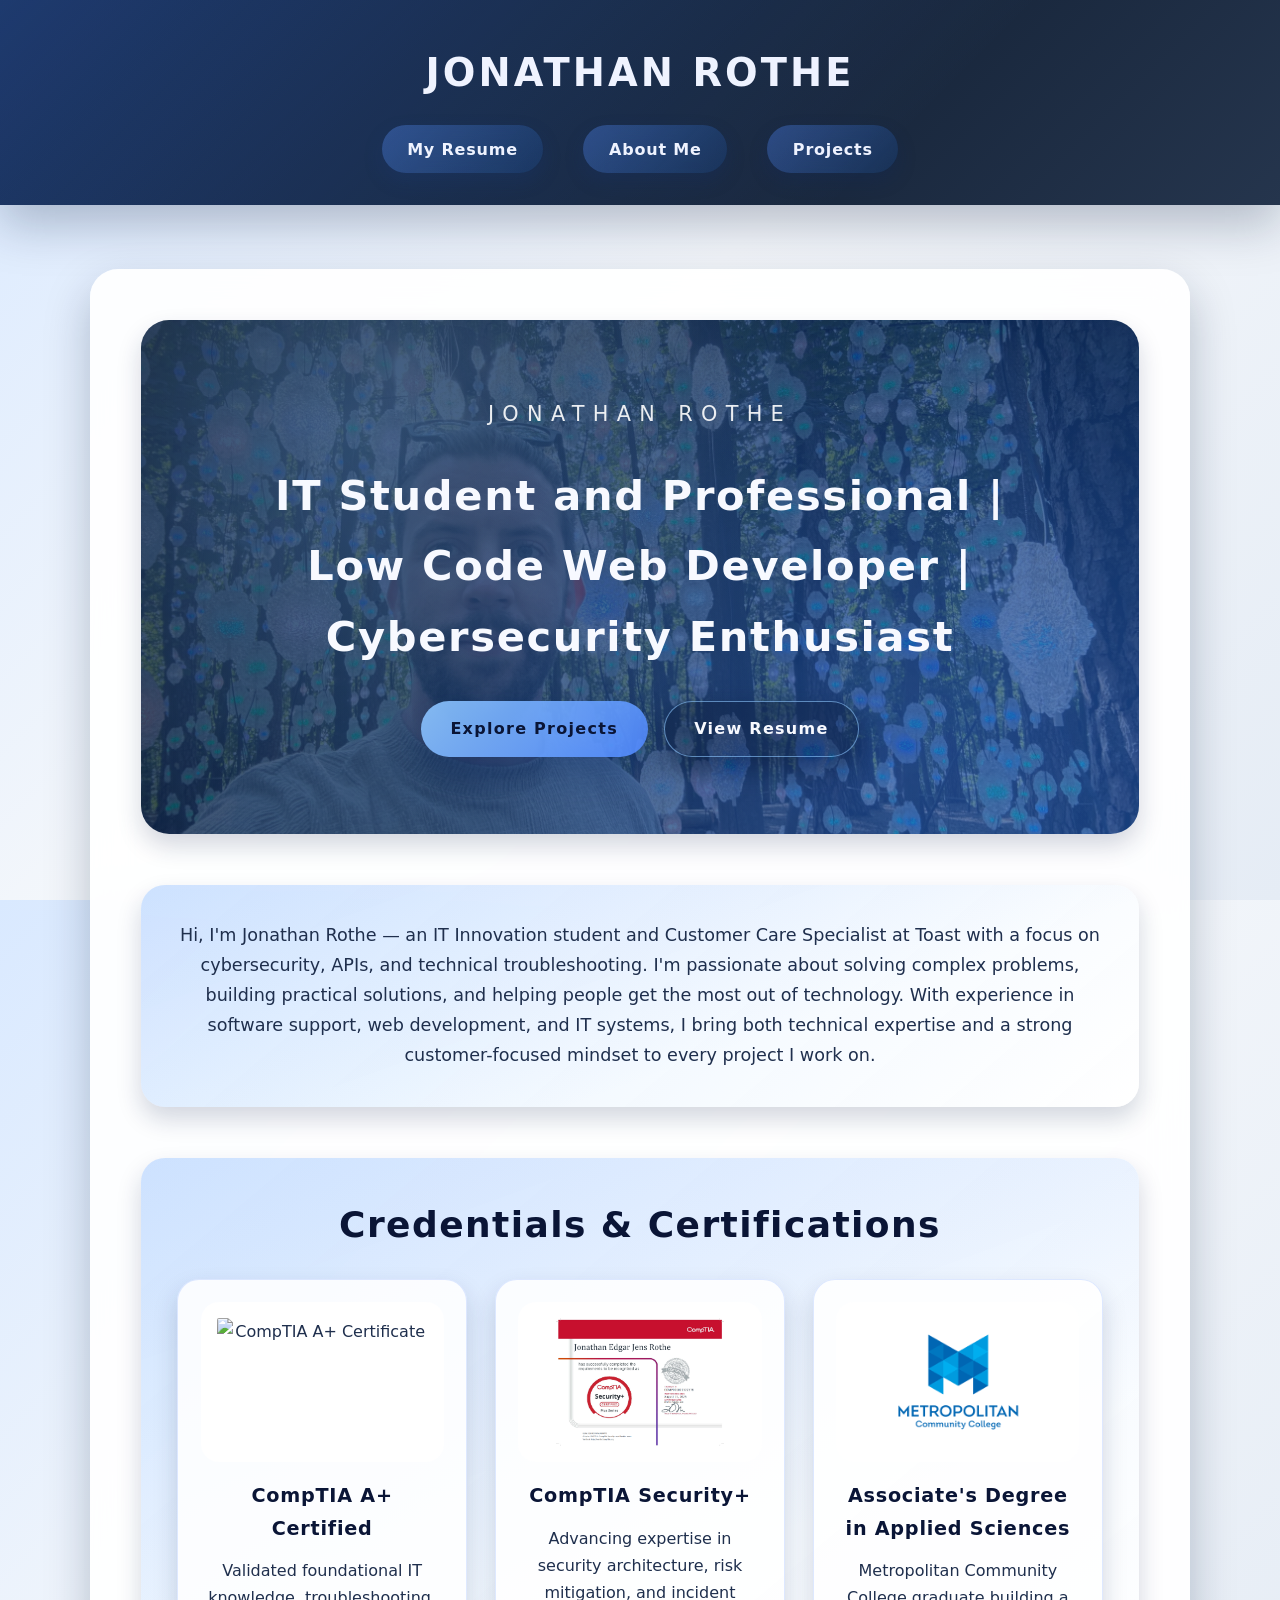
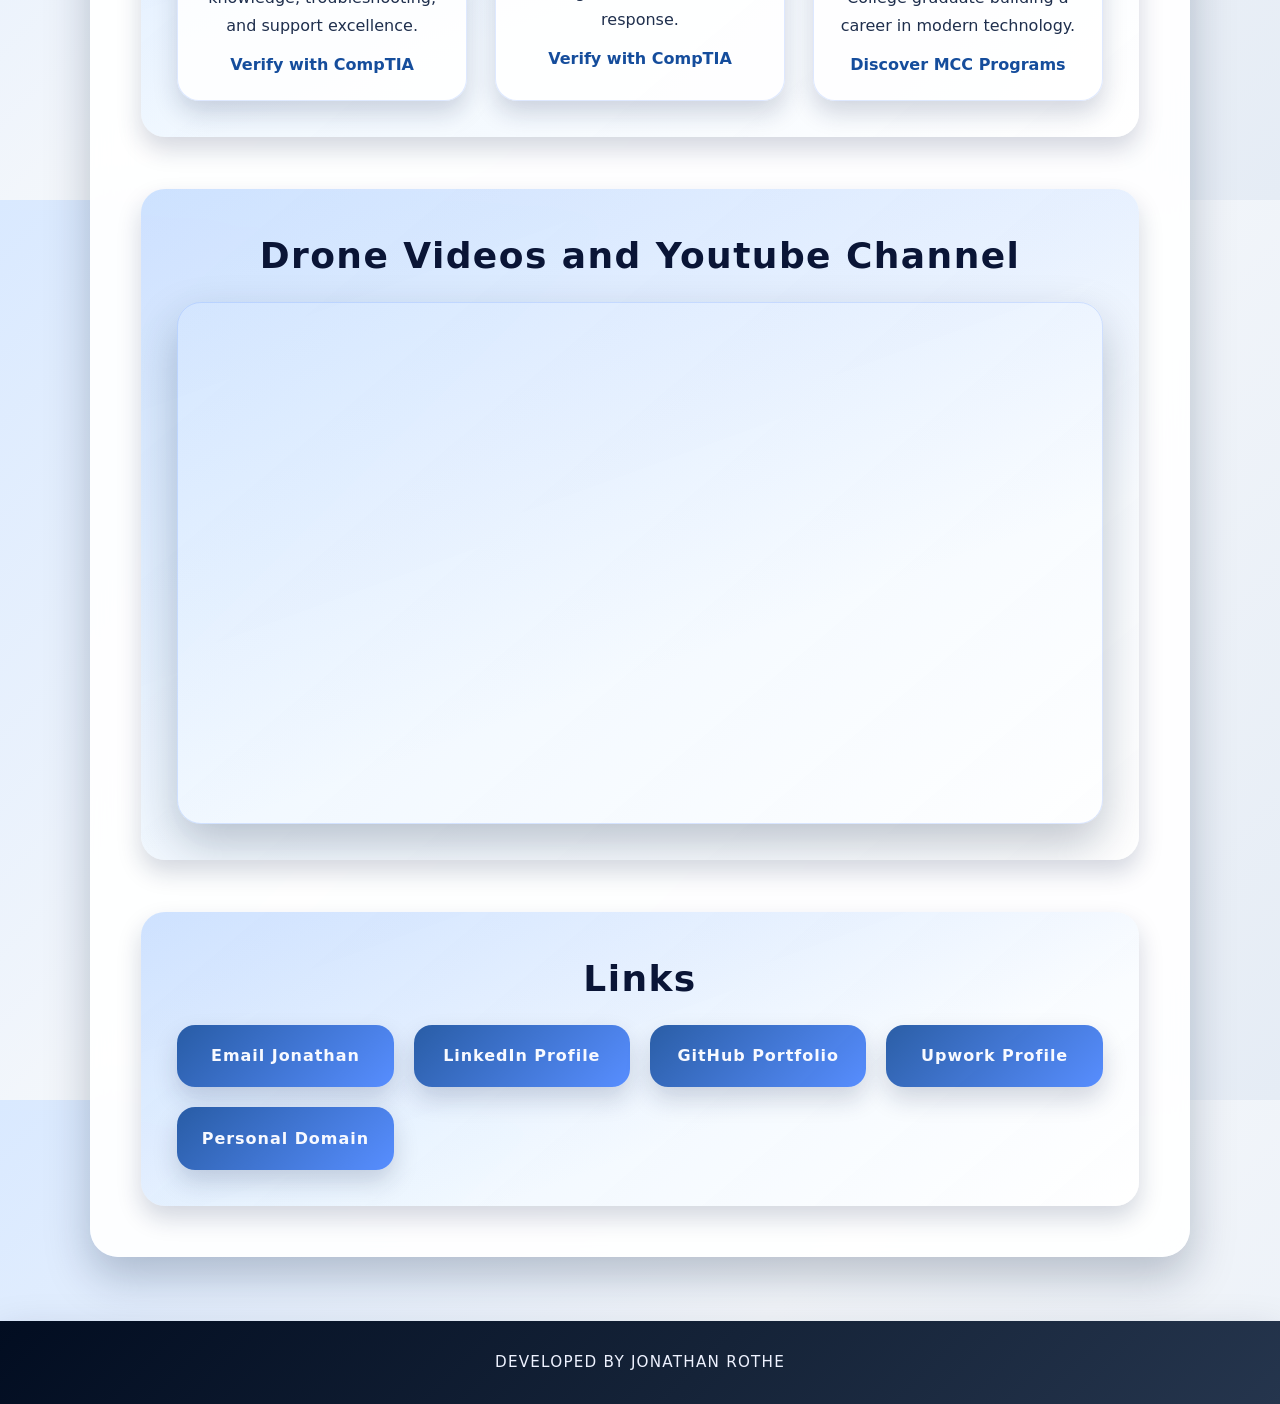
==== index.html @ 2ec84be0 "push" ====
<!DOCTYPE html>
<html lang="en">
<head>
    <meta charset="UTF-8">
    <meta name="viewport" content="width=device-width, initial-scale=1.0">
    <title>Jonathan's Website</title>
    <link rel="stylesheet" href="style.css">
    <link rel="icon" href="pictures/favicon.png" type="image/x-icon">
</head>
<body>
    <header>
        <h1>Jonathan Rothe</h1>
        <nav>
            <ul>
                <li><a href="resume.html">My Resume</a></li>
                <li><a href="about.html">About Me</a></li>
                <li><a href="projects.html">Projects</a></li>
            </ul>
        </nav>
    </header>

    <main>
        <section class="hero">
            <div class="hero-inner">
                <span class="hero-name">Jonathan Rothe</span>
                <h2 class="hero-title">IT Student and Professional | Low Code Web Developer | Cybersecurity Enthusiast</h2>
                <div class="hero-actions">
                    <a class="hero-button" href="projects.html">Explore Projects</a>
                    <a class="hero-button ghost" href="resume.html">View Resume</a>
                </div>
            </div>
        </section>

        <section class="intro">
            <p>Hi, I&apos;m Jonathan Rothe &mdash; an IT Innovation student and Customer Care Specialist at Toast with a focus on cybersecurity, APIs, and technical troubleshooting. I&apos;m passionate about solving complex problems, building practical solutions, and helping people get the most out of technology. With experience in software support, web development, and IT systems, I bring both technical expertise and a strong customer-focused mindset to every project I work on.</p>
        </section>

        <section class="credential-showcase">
            <h2>Credentials &amp; Certifications</h2>
            <div class="credential-grid">
                <article class="credential-card">
                    <img src="pictures/CompTIA A+ Certificate.png" alt="CompTIA A+ Certificate">
                    <div class="credential-content">
                        <h3>CompTIA A+ Certified</h3>
                        <p>Validated foundational IT knowledge, troubleshooting, and support excellence.</p>
                        <a href="https://verify.CompTIA.org/" target="_blank" rel="noopener">Verify with CompTIA</a>
                    </div>
                </article>
                <article class="credential-card">
                    <img src="pictures/Security+.png" alt="CompTIA Security+ Certification Logo">
                    <div class="credential-content">
                        <h3>CompTIA Security+</h3>
                        <p>Advancing expertise in security architecture, risk mitigation, and incident response.</p>
                        <a href="https://verify.CompTIA.org/" target="_blank" rel="noopener">Verify with CompTIA</a>
                    </div>
                </article>
                <article class="credential-card">
                    <img src="pictures/MCC.png" alt="University of Nebraska Omaha Logo">
                    <div class="credential-content">
                        <h3>Associate&apos;s Degree in Applied Sciences</h3>
                        <p>Metropolitan Community College graduate building a career in modern technology.</p>
                        <a href="https://www.mccneb.edu/" target="_blank" rel="noopener">Discover MCC Programs</a>
                    </div>
                </article>
            </div>
        </section>

        <section class="media-feature">
            <h2>Drone Videos and Youtube Channel</h2>
            <div class="video-frame">
                <iframe width="560" height="315" src="https://www.youtube.com/embed/6mIOGpzRtS8?si=1DBRKJnikWyeKHkV" title="YouTube video player" frameborder="0" allow="accelerometer; autoplay; clipboard-write; encrypted-media; gyroscope; picture-in-picture; web-share" referrerpolicy="strict-origin-when-cross-origin" allowfullscreen></iframe>
            </div>
        </section>

        <section id="contact" class="links">
            <h2>Links</h2>
            <div class="link-grid">
                <a class="link-card" href="mailto:jonathan.e.j.rothe@gmail.com">Email Jonathan</a>
                <a class="link-card" href="https://www.linkedin.com/in/jonathan-rothe-mindful-life/" target="_blank" rel="noopener">LinkedIn Profile</a>
                <a class="link-card" href="https://github.com/BuddhaJon" target="_blank" rel="noopener">GitHub Portfolio</a>
                <a class="link-card" href="https://www.upwork.com/freelancers/~01af25e47357d0b56d?mp_source=share" target="_blank" rel="noopener">Upwork Profile</a>
                <a class="link-card" href="https://jonathan-rothe.com" target="_blank" rel="noopener">Personal Domain</a>
            </div>
        </section>
    </main>

    <footer>
        <p>Developed by Jonathan Rothe</p>
    </footer>
</body>
</html>
---- style.css ----
:root {
    --primary-deep: #03122b;
    --primary-main: #154d9c;
    --primary-accent: #4f88ff;
    --primary-soft: #8dc6ff;
    --neutral-100: #f1f5fb;
    --neutral-200: rgba(255, 255, 255, 0.92);
    --neutral-300: rgba(255, 255, 255, 0.65);
    --text-strong: #0a1536;
    --text-body: #1f2f4d;
    --text-muted: #5c6e91;
    --shadow-elevated: 0 20px 45px rgba(8, 26, 60, 0.25);
    --shadow-soft: 0 12px 24px rgba(15, 35, 75, 0.18);
    --shadow-inset: inset 0 0 0 1px rgba(255, 255, 255, 0.2);
}

* {
    box-sizing: border-box;
}

html, body {
    height: 100%;
    margin: 0;
    padding: 0;
}

body {
    font-family: "Segoe UI", "Helvetica Neue", system-ui, sans-serif;
    color: var(--text-body);
    background: linear-gradient(135deg, #d9e9ff 0%, #f4f7fb 45%, #e5ecf5 100%);
    display: flex;
    flex-direction: column;
    min-height: 100vh;
    line-height: 1.7;
}

header {
    background: linear-gradient(135deg, #020d21 0%, #152338 55%, #25354d 100%);
    color: #eef2ff;
    text-align: center;
    padding: 2.5rem 1.5rem 2rem;
    box-shadow: var(--shadow-elevated);
    position: relative;
    isolation: isolate;
}

header::after {
    content: "";
    position: absolute;
    inset: 0;
    background: linear-gradient(135deg, rgba(79, 136, 255, 0.35), transparent 70%);
    pointer-events: none;
    mix-blend-mode: screen;
}

header h1 {
    margin: 0;
    color: #eef2ff;
    font-size: clamp(2rem, 3vw, 2.8rem);
    letter-spacing: 0.08em;
    text-transform: uppercase;
}

nav ul {
    list-style: none;
    display: flex;
    gap: clamp(1rem, 4vw, 2.5rem);
    justify-content: center;
    align-items: center;
    padding: 1.25rem 0 0;
    margin: 0;
    flex-wrap: wrap;
}

nav a {
    display: inline-flex;
    align-items: center;
    justify-content: center;
    padding: 0.65rem 1.6rem;
    border-radius: 999px;
    font-weight: 600;
    color: #eef2ff;
    letter-spacing: 0.05em;
    text-decoration: none;
    background: linear-gradient(135deg, rgba(79, 136, 255, 0.35), rgba(20, 77, 156, 0.25));
    backdrop-filter: blur(12px);
    box-shadow: 0 8px 18px rgba(16, 41, 88, 0.3);
    transition: transform 0.25s ease, box-shadow 0.25s ease, background 0.25s ease;
}

nav a::after {
    content: none;
}

nav a:hover,
nav a:focus-visible {
    transform: translateY(-3px);
    box-shadow: 0 14px 26px rgba(17, 56, 129, 0.35);
    background: linear-gradient(135deg, rgba(79, 136, 255, 0.55), rgba(20, 77, 156, 0.45));
}

main {
    width: min(1100px, 88%);
    margin: clamp(2.5rem, 6vw, 4rem) auto;
    padding: clamp(2rem, 4vw, 4rem);
    background: var(--neutral-200);
    border-radius: 28px;
    box-shadow: var(--shadow-elevated);
    backdrop-filter: blur(18px);
    display: flex;
    flex-direction: column;
    gap: clamp(2.5rem, 4vw, 3.5rem);
}

section {
    margin: 0;
    padding: clamp(1.5rem, 3vw, 2.25rem);
    border-radius: 24px;
    background: linear-gradient(140deg, rgba(141, 198, 255, 0.22) 0%, rgba(255, 255, 255, 0.82) 100%);
    box-shadow: var(--shadow-soft);
    position: relative;
    overflow: hidden;
}

section::before {
    content: "";
    position: absolute;
    inset: 0;
    background: linear-gradient(160deg, rgba(79, 136, 255, 0.2), transparent 65%);
    opacity: 0.8;
    pointer-events: none;
}

section > * {
    position: relative;
    z-index: 1;
}

h1, h2, h3 {
    font-family: "Segoe UI", "Helvetica Neue", system-ui, sans-serif;
    margin: 0 0 1rem;
    color: var(--text-strong);
    letter-spacing: 0.04em;
}

h2 {
    font-size: clamp(1.75rem, 3vw, 2.25rem);
}

h3 {
    font-size: clamp(1.35rem, 2.5vw, 1.75rem);
    color: var(--primary-main);
}

p {
    margin: 0 0 1.1rem;
    font-size: 1.05rem;
    color: var(--text-body);
}

strong {
    color: var(--primary-main);
}

ul,
ol {
    list-style: none;
    margin: 1.5rem 0 0;
    padding: 0;
}

main ul,
main ol {
    display: grid;
    gap: 1rem;
}

main li {
    background: linear-gradient(135deg, rgba(13, 61, 130, 0.08), rgba(255, 255, 255, 0.8));
    padding: 1rem 1.35rem;
    border-radius: 18px;
    font-size: 1.03rem;
    color: var(--text-body);
    box-shadow: var(--shadow-soft);
    border: 1px solid rgba(79, 136, 255, 0.1);
    transition: transform 0.25s ease, box-shadow 0.25s ease;
}

main li:hover {
    transform: translateY(-2px);
    box-shadow: 0 16px 32px rgba(16, 41, 88, 0.18);
}

.skills-summary ul {
    grid-template-columns: repeat(auto-fit, minmax(260px, 1fr));
}

.hero {
    position: relative;
    background: linear-gradient(135deg, rgba(3, 18, 43, 0.88), rgba(21, 77, 156, 0.65)), url('pictures/selfie.jpg') center/cover;
    color: #f7f9ff;
    padding: clamp(3rem, 6vw, 5rem);
    border-radius: 28px;
    overflow: hidden;
    min-height: clamp(320px, 55vw, 420px);
    display: flex;
    align-items: center;
    justify-content: center;
    text-align: center;
}

.hero-inner {
    position: relative;
    z-index: 1;
    display: flex;
    flex-direction: column;
    gap: clamp(1rem, 3vw, 1.75rem);
    align-items: center;
    max-width: min(780px, 92%);
}

.hero::before {
    content: "";
    position: absolute;
    inset: 0;
    background: radial-gradient(circle at 20% 20%, rgba(141, 198, 255, 0.35), transparent 55%),
        radial-gradient(circle at 80% 80%, rgba(79, 136, 255, 0.3), transparent 60%);
    z-index: 0;
}

.hero-name {
    font-size: clamp(1.1rem, 2vw, 1.3rem);
    letter-spacing: 0.4em;
    text-transform: uppercase;
    color: rgba(255, 255, 255, 0.9);
}

.hero-title {
    font-size: clamp(1.6rem, 4vw, 2.6rem);
    margin: 0;
    color: #f7f9ff;
}

.hero-actions {
    display: flex;
    gap: 1rem;
    flex-wrap: wrap;
    justify-content: center;
}

.hero-button {
    display: inline-flex;
    align-items: center;
    justify-content: center;
    padding: 0.85rem 1.85rem;
    border-radius: 999px;
    background: linear-gradient(135deg, rgba(141, 198, 255, 0.9), rgba(79, 136, 255, 0.9));
    color: #0a1536;
    font-weight: 700;
    letter-spacing: 0.08em;
    box-shadow: 0 16px 32px rgba(12, 42, 98, 0.35);
    transition: transform 0.25s ease, box-shadow 0.25s ease;
}

.hero-button:hover,
.hero-button:focus-visible {
    transform: translateY(-4px);
    box-shadow: 0 22px 44px rgba(12, 42, 98, 0.4);
}

.hero-button::after {
    display: none;
}

.hero-button.ghost {
    background: rgba(9, 24, 54, 0.35);
    color: #f7f9ff;
    border: 1px solid rgba(141, 198, 255, 0.6);
    box-shadow: 0 12px 28px rgba(9, 24, 54, 0.55);
}

.hero-button.ghost:hover,
.hero-button.ghost:focus-visible {
    transform: translateY(-4px);
    box-shadow: 0 18px 38px rgba(9, 24, 54, 0.65);
}

.intro {
    text-align: center;
}

.intro p {
    margin: 0;
    font-size: 1.1rem;
    color: var(--text-body);
}

.credential-showcase {
    text-align: center;
}

.credential-showcase h2 {
    margin-bottom: 1.5rem;
}

.credential-grid {
    display: grid;
    grid-template-columns: repeat(auto-fit, minmax(240px, 1fr));
    gap: 1.75rem;
}

.credential-card {
    background: rgba(255, 255, 255, 0.88);
    border-radius: 22px;
    padding: 1.4rem;
    box-shadow: var(--shadow-soft);
    border: 1px solid rgba(79, 136, 255, 0.18);
    display: flex;
    flex-direction: column;
    gap: 1.1rem;
    align-items: center;
    text-align: center;
}

.credential-card img {
    width: 100%;
    height: 160px;
    object-fit: contain;
    border-radius: 18px;
    background: rgba(255, 255, 255, 0.95);
    padding: 1rem;
    box-shadow: var(--shadow-inset);
}

.credential-content {
    display: flex;
    flex-direction: column;
    gap: 0.75rem;
    align-items: center;
}

.credential-content h3 {
    margin: 0;
    font-size: 1.2rem;
    color: var(--text-strong);
}

.credential-content p {
    margin: 0;
    font-size: 1rem;
    color: var(--text-body);
}

.credential-content a {
    font-weight: 700;
}

.media-feature {
    text-align: center;
}

.video-frame {
    position: relative;
    width: 100%;
    padding-top: 56.25%;
    border-radius: 24px;
    overflow: hidden;
    box-shadow: var(--shadow-elevated);
    border: 1px solid rgba(79, 136, 255, 0.2);
}

.video-frame iframe {
    position: absolute;
    inset: 0;
    width: 100%;
    height: 100%;
}

.links {
    text-align: center;
}

.link-grid {
    display: grid;
    grid-template-columns: repeat(auto-fit, minmax(200px, 1fr));
    gap: 1.25rem;
}

.link-card {
    display: inline-flex;
    align-items: center;
    justify-content: center;
    padding: 1.1rem 1.35rem;
    border-radius: 18px;
    background: linear-gradient(135deg, rgba(21, 77, 156, 0.9), rgba(79, 136, 255, 0.95));
    color: #f7f9ff;
    font-weight: 600;
    letter-spacing: 0.06em;
    box-shadow: var(--shadow-soft);
    text-align: center;
    transition: transform 0.25s ease, box-shadow 0.25s ease;
}

.link-card::after {
    display: none;
}

.link-card:hover,
.link-card:focus-visible {
    transform: translateY(-3px);
    box-shadow: 0 20px 32px rgba(21, 77, 156, 0.35);
}.responsive-image,
.responsive-video {
    display: block;
    margin: clamp(1rem, 2vw, 1.5rem) auto clamp(1.5rem, 4vw, 2.5rem);
    max-width: min(100%, 720px);
    height: auto;
    border-radius: 24px;
    box-shadow: var(--shadow-soft);
    border: 1px solid rgba(79, 136, 255, 0.18);
}

a {
    color: var(--primary-main);
    font-weight: 600;
    text-decoration: none;
    position: relative;
    transition: color 0.25s ease;
}

a::after {
    content: "";
    position: absolute;
    left: 0;
    bottom: -4px;
    width: 100%;
    height: 2px;
    background: linear-gradient(135deg, var(--primary-accent), var(--primary-soft));
    transform: scaleX(0);
    transform-origin: left;
    transition: transform 0.25s ease;
}

a:hover,
a:focus-visible {
    color: var(--primary-accent);
}

a:hover::after,
a:focus-visible::after {
    transform: scaleX(1);
}

.download-button,
button,
.project-buttons a,
.tool-buttons button,
.tool-section button {
    font-size: 1rem;
    padding: 0.9rem 1.75rem;
    border: none;
    border-radius: 999px;
    background: linear-gradient(135deg, var(--primary-main), var(--primary-accent));
    color: #f7f9ff;
    cursor: pointer;
    font-weight: 600;
    letter-spacing: 0.05em;
    box-shadow: 0 14px 30px rgba(21, 77, 156, 0.3);
    transition: transform 0.25s ease, box-shadow 0.25s ease;
}

.download-button:hover,
button:hover,
.project-buttons a:hover,
.tool-buttons button:hover,
.tool-section button:hover {
    transform: translateY(-3px);
    box-shadow: 0 20px 38px rgba(21, 77, 156, 0.35);
}

#download {
    text-align: center;
}

footer {
    background: linear-gradient(135deg, #020d21 0%, #152338 55%, #25354d 100%);
    color: #eef2ff;
    text-align: center;
    padding: 1.8rem 1rem;
    margin-top: auto;
    box-shadow: var(--shadow-elevated);
}

footer p {
    margin: 0;
    color: #eef2ff;
    font-size: 0.95rem;
    letter-spacing: 0.08em;
    text-transform: uppercase;
}

.projects-container {
    text-align: left;
}

.projects-container h2,
.projects-container p {
    text-align: left;
}

.project-list {
    display: grid;
    gap: clamp(2rem, 4vw, 3rem);
}

.project-card {
    background: linear-gradient(145deg, rgba(141, 198, 255, 0.18), rgba(255, 255, 255, 0.9));
    border-radius: 26px;
    padding: clamp(1.75rem, 4vw, 2.25rem);
    box-shadow: var(--shadow-soft);
    border: 1px solid rgba(79, 136, 255, 0.12);
    display: flex;
    flex-direction: column;
    gap: clamp(1.5rem, 3vw, 2rem);
    overflow: hidden;
}

.project-image {
    width: 100%;
    border-radius: 22px;
    box-shadow: var(--shadow-soft);
    border: 1px solid rgba(79, 136, 255, 0.15);
    object-fit: cover;
    max-height: 420px;
}

.project-content {
    display: flex;
    flex-direction: column;
    gap: 1rem;
}

.project-content h3 {
    margin: 0;
    color: var(--text-strong);
    font-size: clamp(1.3rem, 2.6vw, 1.6rem);
}

.project-content p {
    margin: 0;
    color: var(--text-body);
}

.project-link {
    align-self: flex-start;
    padding: 0.85rem 1.9rem;
    border-radius: 999px;
    background: linear-gradient(135deg, var(--primary-main), var(--primary-accent));
    color: #f7f9ff;
    font-weight: 600;
    letter-spacing: 0.06em;
    text-decoration: none;
    box-shadow: 0 16px 34px rgba(21, 77, 156, 0.32);
    transition: transform 0.25s ease, box-shadow 0.25s ease;
}

.project-link:hover,
.project-link:focus-visible {
    transform: translateY(-3px);
    box-shadow: 0 22px 42px rgba(21, 77, 156, 0.38);
}.tool-buttons {
    display: flex;
    justify-content: center;
    gap: 1.25rem;
    flex-wrap: wrap;
    padding: 1.5rem 0;
}

.tool-buttons button {
    background: linear-gradient(135deg, #1e3a68, #4f88ff);
    min-width: 200px;
}

.tool-section {
    display: none;
    padding: clamp(1.5rem, 4vw, 2.5rem);
    background: var(--neutral-200);
    border-radius: 24px;
    box-shadow: var(--shadow-soft);
    border: 1px solid rgba(79, 136, 255, 0.12);
    max-width: 900px;
    margin: 0 auto;
}

.tool-section.active {
    display: block;
}

.tool-section form {
    display: flex;
    flex-direction: column;
    gap: 1rem;
}

.tool-section form div {
    display: flex;
    flex-direction: column;
    gap: 0.5rem;
}

.tool-section label {
    font-weight: 600;
    color: var(--text-strong);
}

.tool-section input[type="text"],
.tool-section select {
    width: 100%;
    padding: 0.85rem 1rem;
    border-radius: 14px;
    border: 1px solid rgba(79, 136, 255, 0.25);
    background: rgba(255, 255, 255, 0.9);
    font-size: 1rem;
    color: var(--text-body);
}

.tool-section .error-message {
    color: #ff5f79;
    font-weight: 600;
}

.calc-button {
    margin: 1.5rem 0 0;
}

.about-layout {
    display: flex;
    flex-direction: column;
    gap: clamp(1.5rem, 3vw, 2.5rem);
    align-items: center;
    text-align: left;
}

.about-copy {
    display: flex;
    flex-direction: column;
    gap: 1rem;
}

.about-copy p {
    margin: 0;
}

.resume-intro {
    text-align: center;
    background: linear-gradient(140deg, rgba(79, 136, 255, 0.25), rgba(255, 255, 255, 0.85));
}

.resume-intro h2 {
    margin-bottom: 1.25rem;
    letter-spacing: 0.1em;
    text-transform: uppercase;
}

.resume-meta {
    display: flex;
    flex-wrap: wrap;
    gap: 1rem 2.5rem;
    justify-content: center;
    font-weight: 600;
    font-size: 1.05rem;
    color: var(--text-strong);
}

.resume-meta span {
    color: var(--text-strong);
}

.resume-section {
    display: flex;
    flex-direction: column;
    gap: 1.75rem;
}

.resume-section h3 {
    text-transform: uppercase;
    letter-spacing: 0.12em;
    font-size: clamp(1.35rem, 2.4vw, 1.65rem);
}

.resume-entry {
    background: rgba(255, 255, 255, 0.75);
    border-radius: 18px;
    padding: clamp(1.25rem, 3vw, 1.75rem);
    border: 1px solid rgba(79, 136, 255, 0.2);
    box-shadow: 0 12px 26px rgba(12, 42, 98, 0.08);
    position: relative;
    overflow: hidden;
}

.resume-entry::before {
    content: "";
    position: absolute;
    inset: 0;
    border-radius: inherit;
    background: linear-gradient(135deg, rgba(79, 136, 255, 0.15), transparent 70%);
    opacity: 0.9;
    pointer-events: none;
}

.resume-entry > * {
    position: relative;
    z-index: 1;
}

.resume-entry-header {
    display: flex;
    flex-wrap: wrap;
    gap: 0.65rem;
    justify-content: space-between;
    align-items: baseline;
    margin-bottom: 1rem;
}

.resume-entry-header h4 {
    margin: 0;
    font-size: clamp(1.1rem, 2vw, 1.35rem);
    color: var(--text-strong);
}

.resume-entry-dates {
    font-weight: 600;
    color: var(--primary-main);
    letter-spacing: 0.05em;
}

.resume-entry-body p {
    margin-bottom: 0.75rem;
}

.resume-subsection {
    margin-top: 1.35rem;
    padding-top: 1.1rem;
    border-top: 1px solid rgba(79, 136, 255, 0.18);
}

.resume-subsection h5 {
    margin: 0 0 0.75rem;
    font-size: 1rem;
    text-transform: uppercase;
    letter-spacing: 0.08em;
    color: var(--text-muted);
}

.resume-points {
    display: grid;
    gap: 0.85rem;
}

.resume-points p {
    margin: 0;
}

@media (max-width: 900px) {
    main {
        width: min(92%, 720px);
        padding: clamp(1.5rem, 5vw, 2.5rem);
    }

    section {
        padding: clamp(1.25rem, 5vw, 1.75rem);
    }

    nav a {
        padding: 0.55rem 1.2rem;
    }

    .hero {
        min-height: 310px;
        padding: clamp(2.4rem, 7vw, 4.2rem);
    }

    .hero-title {
        font-size: clamp(1.6rem, 5vw, 2.2rem);
    }

    .credential-grid {
        grid-template-columns: repeat(auto-fit, minmax(220px, 1fr));
    }

    .video-frame {
        padding-top: 58%;
    }
}

@media (max-width: 600px) {
    header {
        padding: 2rem 1.25rem 1.75rem;
    }

    header h1 {
        letter-spacing: 0.05em;
    }

    main {
        margin: 2rem auto;
    }

    main ul,
    main ol {
        grid-template-columns: 1fr;
    }

    .responsive-image,
    .responsive-video {
        border-radius: 18px;
    }

    .project-buttons {
        justify-content: center;
    }

    .hero {
        min-height: 280px;
        padding: clamp(2rem, 8vw, 3.2rem);
    }

    .hero-name {
        letter-spacing: 0.18em;
    }

    .hero-actions {
        flex-direction: column;
        width: 100%;
    }

    .hero-button {
        width: 100%;
    }

    .credential-card {
        padding: 1.2rem;
    }

    .credential-card img {
        height: 140px;
        padding: 0.75rem;
    }

    .video-frame {
        padding-top: 65%;
    }

    .link-card {
        width: 100%;
    }
    .project-link {
        width: 100%;
        text-align: center;
    }
}
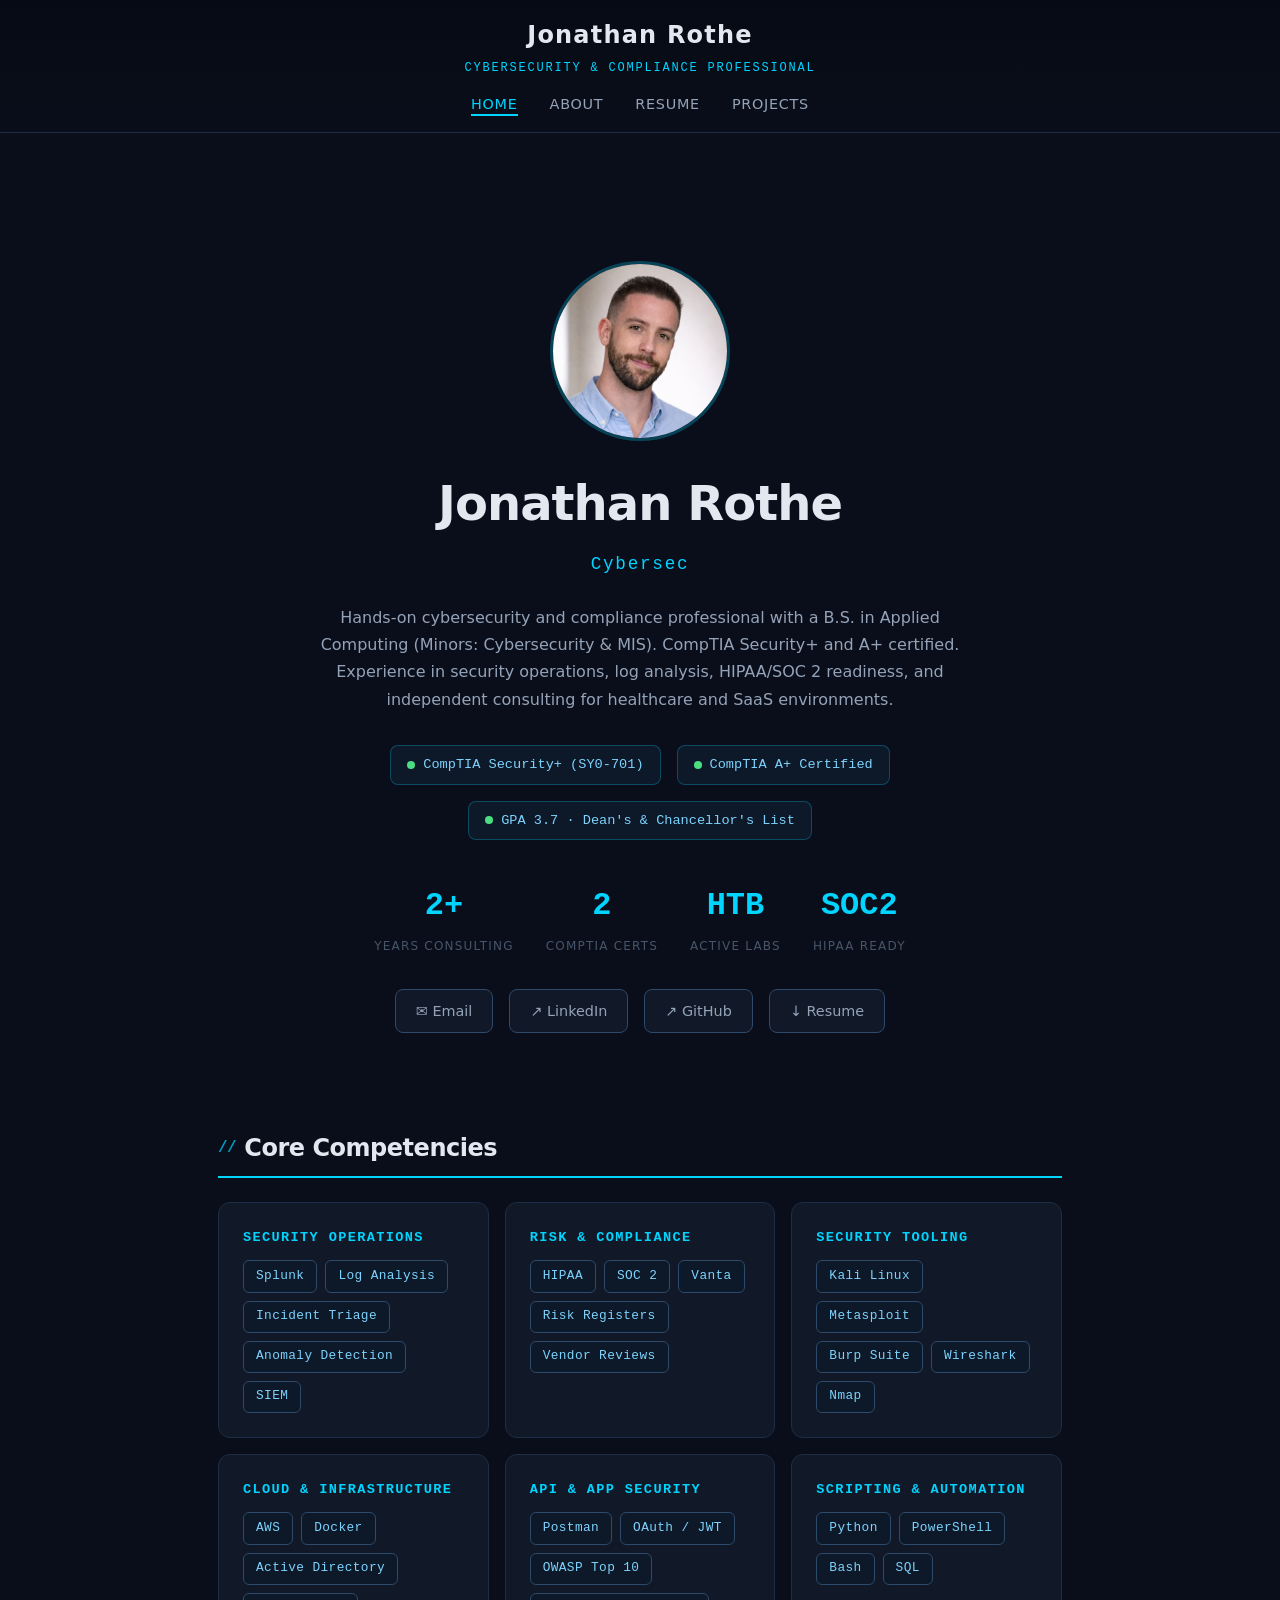
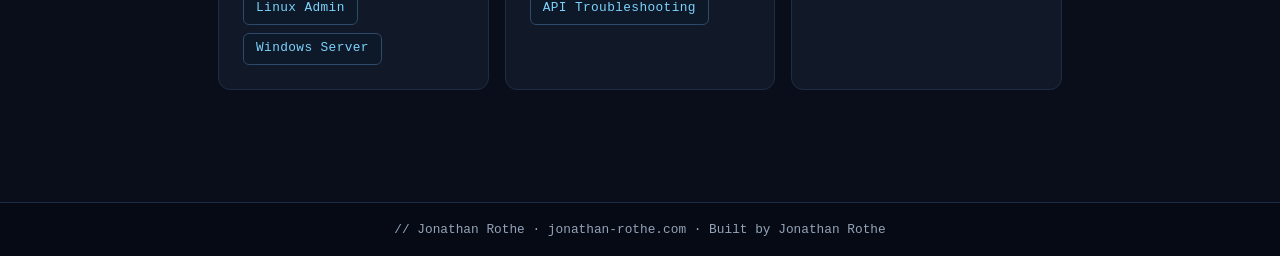
==== commit 49796002: "Rebrand site as Cybersecurity professional & modernize UI - Replaced selfie with professional headsh" ====
--- a/index.html
+++ b/index.html
@@ -3,91 +3,197 @@
 <head>
     <meta charset="UTF-8">
     <meta name="viewport" content="width=device-width, initial-scale=1.0">
-    <title>Jonathan's Website</title>
+    <title>Jonathan Rothe | Cybersecurity Professional</title>
     <link rel="stylesheet" href="style.css">
     <link rel="icon" href="pictures/favicon.png" type="image/x-icon">
 </head>
 <body>
     <header>
         <h1>Jonathan Rothe</h1>
+        <p class="tagline">Cybersecurity &amp; Compliance Professional</p>
         <nav>
             <ul>
-                <li><a href="resume.html">My Resume</a></li>
-                <li><a href="about.html">About Me</a></li>
+                <li><a href="index.html" class="active">Home</a></li>
+                <li><a href="about.html">About</a></li>
+                <li><a href="resume.html">Resume</a></li>
                 <li><a href="projects.html">Projects</a></li>
             </ul>
         </nav>
     </header>
 
     <main>
+        <!-- Hero -->
         <section class="hero">
-            <div class="hero-inner">
-                <span class="hero-name">Jonathan Rothe</span>
-                <h2 class="hero-title">IT Student and Professional | Low Code Web Developer | Cybersecurity Enthusiast</h2>
-                <div class="hero-actions">
-                    <a class="hero-button" href="projects.html">Explore Projects</a>
-                    <a class="hero-button ghost" href="resume.html">View Resume</a>
+            <img src="pictures/headshot.png" alt="Jonathan Rothe" class="responsive-image"
+                 style="width:180px;height:180px;border-radius:50%;object-fit:cover;object-position:center top;border:3px solid #00d4ff44;padding:0;margin-bottom:1.5rem;">
+            <h2>Jonathan Rothe</h2>
+            <p class="subtitle" id="typewriter">Cybersecurity &amp; Compliance Professional</p>
+
+            <p class="bio">
+                Hands-on cybersecurity and compliance professional with a B.S. in Applied Computing
+                (Minors: Cybersecurity &amp; MIS). CompTIA Security+ and A+ certified. Experience
+                in security operations, log analysis, HIPAA/SOC 2 readiness, and independent consulting
+                for healthcare and SaaS environments.
+            </p>
+
+            <!-- Cert badges -->
+            <div class="hero-certs">
+                <div class="hero-cert-badge">
+                    <span class="dot"></span>
+                    CompTIA Security+ (SY0-701)
                 </div>
+                <div class="hero-cert-badge">
+                    <span class="dot"></span>
+                    CompTIA A+ Certified
+                </div>
+                <div class="hero-cert-badge">
+                    <span class="dot"></span>
+                    GPA 3.7 · Dean's &amp; Chancellor's List
+                </div>
+            </div>
+
+            <!-- Stats -->
+            <div class="stats-row">
+                <div class="stat-item">
+                    <span class="stat-number">2+</span>
+                    <span class="stat-label">Years Consulting</span>
+                </div>
+                <div class="stat-item">
+                    <span class="stat-number">2</span>
+                    <span class="stat-label">CompTIA Certs</span>
+                </div>
+                <div class="stat-item">
+                    <span class="stat-number">HTB</span>
+                    <span class="stat-label">Active Labs</span>
+                </div>
+                <div class="stat-item">
+                    <span class="stat-number">SOC2</span>
+                    <span class="stat-label">HIPAA Ready</span>
+                </div>
+            </div>
+
+            <!-- Contact -->
+            <div class="contact-links">
+                <a href="mailto:Jonathan.E.J.Rothe@gmail.com" class="contact-btn">
+                    ✉ Email
+                </a>
+                <a href="https://www.linkedin.com/in/jonathan-rothe-mindful-life/" target="_blank" class="contact-btn">
+                    ↗ LinkedIn
+                </a>
+                <a href="https://github.com/BuddhaJon" target="_blank" class="contact-btn">
+                    ↗ GitHub
+                </a>
+                <a href="resume.html" class="contact-btn">
+                    ↓ Resume
+                </a>
             </div>
         </section>
 
-        <section class="intro">
-            <p>Hi, I&apos;m Jonathan Rothe &mdash; an IT Innovation student and Customer Care Specialist at Toast with a focus on cybersecurity, APIs, and technical troubleshooting. I&apos;m passionate about solving complex problems, building practical solutions, and helping people get the most out of technology. With experience in software support, web development, and IT systems, I bring both technical expertise and a strong customer-focused mindset to every project I work on.</p>
-        </section>
-
-        <section class="credential-showcase">
-            <h2>Credentials &amp; Certifications</h2>
-            <div class="credential-grid">
-                <article class="credential-card">
-                    <img src="pictures/CompTIA A+ Certificate.png" alt="CompTIA A+ Certificate">
-                    <div class="credential-content">
-                        <h3>CompTIA A+ Certified</h3>
-                        <p>Validated foundational IT knowledge, troubleshooting, and support excellence.</p>
-                        <a href="https://verify.CompTIA.org/" target="_blank" rel="noopener">Verify with CompTIA</a>
+        <!-- Core Competencies -->
+        <section>
+            <h2 class="section-title">Core Competencies</h2>
+            <div class="skills-grid">
+                <div class="card skill-category">
+                    <h3>Security Operations</h3>
+                    <div class="badge-grid">
+                        <span class="badge">Splunk</span>
+                        <span class="badge">Log Analysis</span>
+                        <span class="badge">Incident Triage</span>
+                        <span class="badge">Anomaly Detection</span>
+                        <span class="badge">SIEM</span>
                     </div>
-                </article>
-                <article class="credential-card">
-                    <img src="pictures/Security+.png" alt="CompTIA Security+ Certification Logo">
-                    <div class="credential-content">
-                        <h3>CompTIA Security+</h3>
-                        <p>Advancing expertise in security architecture, risk mitigation, and incident response.</p>
-                        <a href="https://verify.CompTIA.org/" target="_blank" rel="noopener">Verify with CompTIA</a>
+                </div>
+                <div class="card skill-category">
+                    <h3>Risk &amp; Compliance</h3>
+                    <div class="badge-grid">
+                        <span class="badge">HIPAA</span>
+                        <span class="badge">SOC 2</span>
+                        <span class="badge">Vanta</span>
+                        <span class="badge">Risk Registers</span>
+                        <span class="badge">Vendor Reviews</span>
                     </div>
-                </article>
-                <article class="credential-card">
-                    <img src="pictures/MCC.png" alt="University of Nebraska Omaha Logo">
-                    <div class="credential-content">
-                        <h3>Associate&apos;s Degree in Applied Sciences</h3>
-                        <p>Metropolitan Community College graduate building a career in modern technology.</p>
-                        <a href="https://www.mccneb.edu/" target="_blank" rel="noopener">Discover MCC Programs</a>
+                </div>
+                <div class="card skill-category">
+                    <h3>Security Tooling</h3>
+                    <div class="badge-grid">
+                        <span class="badge">Kali Linux</span>
+                        <span class="badge">Metasploit</span>
+                        <span class="badge">Burp Suite</span>
+                        <span class="badge">Wireshark</span>
+                        <span class="badge">Nmap</span>
                     </div>
-                </article>
-            </div>
-        </section>
-
-        <section class="media-feature">
-            <h2>Drone Videos and Youtube Channel</h2>
-            <div class="video-frame">
-                <iframe width="560" height="315" src="https://www.youtube.com/embed/6mIOGpzRtS8?si=1DBRKJnikWyeKHkV" title="YouTube video player" frameborder="0" allow="accelerometer; autoplay; clipboard-write; encrypted-media; gyroscope; picture-in-picture; web-share" referrerpolicy="strict-origin-when-cross-origin" allowfullscreen></iframe>
-            </div>
-        </section>
-
-        <section id="contact" class="links">
-            <h2>Links</h2>
-            <div class="link-grid">
-                <a class="link-card" href="mailto:jonathan.e.j.rothe@gmail.com">Email Jonathan</a>
-                <a class="link-card" href="https://www.linkedin.com/in/jonathan-rothe-mindful-life/" target="_blank" rel="noopener">LinkedIn Profile</a>
-                <a class="link-card" href="https://github.com/BuddhaJon" target="_blank" rel="noopener">GitHub Portfolio</a>
-                <a class="link-card" href="https://www.upwork.com/freelancers/~01af25e47357d0b56d?mp_source=share" target="_blank" rel="noopener">Upwork Profile</a>
-                <a class="link-card" href="https://jonathan-rothe.com" target="_blank" rel="noopener">Personal Domain</a>
+                </div>
+                <div class="card skill-category">
+                    <h3>Cloud &amp; Infrastructure</h3>
+                    <div class="badge-grid">
+                        <span class="badge">AWS</span>
+                        <span class="badge">Docker</span>
+                        <span class="badge">Active Directory</span>
+                        <span class="badge">Linux Admin</span>
+                        <span class="badge">Windows Server</span>
+                    </div>
+                </div>
+                <div class="card skill-category">
+                    <h3>API &amp; App Security</h3>
+                    <div class="badge-grid">
+                        <span class="badge">Postman</span>
+                        <span class="badge">OAuth / JWT</span>
+                        <span class="badge">OWASP Top 10</span>
+                        <span class="badge">API Troubleshooting</span>
+                    </div>
+                </div>
+                <div class="card skill-category">
+                    <h3>Scripting &amp; Automation</h3>
+                    <div class="badge-grid">
+                        <span class="badge">Python</span>
+                        <span class="badge">PowerShell</span>
+                        <span class="badge">Bash</span>
+                        <span class="badge">SQL</span>
+                    </div>
+                </div>
             </div>
         </section>
     </main>
 
     <footer>
-        <p>Developed by Jonathan Rothe</p>
+        <p>// Jonathan Rothe · jonathan-rothe.com · Built by Jonathan Rothe</p>
     </footer>
+
+    <script>
+        // Typewriter effect
+        const phrases = [
+            'Cybersecurity &amp; Compliance Professional',
+            'CompTIA Security+ Certified',
+            'Security Operations · Log Analysis · SIEM',
+            'HIPAA · SOC 2 · Risk Management',
+            'HTB · TryHackMe · Homelab Enthusiast'
+        ];
+        let phraseIndex = 0;
+        let charIndex = 0;
+        let deleting = false;
+        const el = document.getElementById('typewriter');
+
+        function type() {
+            const current = phrases[phraseIndex];
+            if (!deleting) {
+                el.innerHTML = current.substring(0, charIndex + 1);
+                charIndex++;
+                if (charIndex === current.length) {
+                    deleting = true;
+                    setTimeout(type, 2200);
+                    return;
+                }
+            } else {
+                el.innerHTML = current.substring(0, charIndex - 1);
+                charIndex--;
+                if (charIndex === 0) {
+                    deleting = false;
+                    phraseIndex = (phraseIndex + 1) % phrases.length;
+                }
+            }
+            setTimeout(type, deleting ? 45 : 70);
+        }
+        setTimeout(type, 800);
+    </script>
 </body>
 </html>
-
-
--- a/style.css
+++ b/style.css
@@ -1,594 +1,657 @@
-:root {
-    --primary-deep: #03122b;
-    --primary-main: #154d9c;
-    --primary-accent: #4f88ff;
-    --primary-soft: #8dc6ff;
-    --neutral-100: #f1f5fb;
-    --neutral-200: rgba(255, 255, 255, 0.92);
-    --neutral-300: rgba(255, 255, 255, 0.65);
-    --text-strong: #0a1536;
-    --text-body: #1f2f4d;
-    --text-muted: #5c6e91;
-    --shadow-elevated: 0 20px 45px rgba(8, 26, 60, 0.25);
-    --shadow-soft: 0 12px 24px rgba(15, 35, 75, 0.18);
-    --shadow-inset: inset 0 0 0 1px rgba(255, 255, 255, 0.2);
-}
-
-* {
+/* ============================================================
+   JONATHAN ROTHE — CYBERSECURITY PORTFOLIO
+   Global Stylesheet
+   ============================================================ */
+
+/* ── Reset & Base ── */
+*, *::before, *::after {
     box-sizing: border-box;
+    margin: 0;
+    padding: 0;
 }
 
 html, body {
     height: 100%;
-    margin: 0;
-    padding: 0;
 }
 
 body {
-    font-family: "Segoe UI", "Helvetica Neue", system-ui, sans-serif;
-    color: var(--text-body);
-    background: linear-gradient(135deg, #d9e9ff 0%, #f4f7fb 45%, #e5ecf5 100%);
+    font-family: -apple-system, BlinkMacSystemFont, 'Segoe UI', system-ui, sans-serif;
     display: flex;
     flex-direction: column;
     min-height: 100vh;
+    background-color: #0a0e1a;
+    color: #e2e8f0;
+    line-height: 1.6;
+    text-align: center;
+}
+
+/* ── Typography ── */
+h1, h2, h3 {
+    text-align: center;
+    font-weight: 700;
+    letter-spacing: -0.02em;
+}
+
+h2 {
+    font-size: 1.75rem;
+    color: #e2e8f0;
+    margin-bottom: 1rem;
+}
+
+h3 {
+    font-size: 1.2rem;
+    color: #00d4ff;
+}
+
+p {
+    color: #94a3b8;
     line-height: 1.7;
 }
 
+a {
+    color: #00d4ff;
+    text-decoration: none;
+    transition: color 0.2s ease;
+}
+
+a:hover {
+    color: #67e8f9;
+    text-decoration: none;
+}
+
+/* ── Section Divider ── */
+.section-title {
+    font-size: 1.5rem;
+    color: #e2e8f0;
+    text-align: left;
+    padding-bottom: 0.5rem;
+    border-bottom: 2px solid #00d4ff;
+    margin-bottom: 1.5rem;
+    display: flex;
+    align-items: center;
+    gap: 0.5rem;
+}
+
+.section-title::before {
+    content: '//';
+    color: #00d4ff;
+    font-family: 'Courier New', monospace;
+    font-size: 1rem;
+    opacity: 0.7;
+}
+
+/* ── Header ── */
 header {
-    background: linear-gradient(135deg, #020d21 0%, #152338 55%, #25354d 100%);
-    color: #eef2ff;
-    text-align: center;
-    padding: 2.5rem 1.5rem 2rem;
-    box-shadow: var(--shadow-elevated);
-    position: relative;
-    isolation: isolate;
-}
-
-header::after {
-    content: "";
-    position: absolute;
-    inset: 0;
-    background: linear-gradient(135deg, rgba(79, 136, 255, 0.35), transparent 70%);
-    pointer-events: none;
-    mix-blend-mode: screen;
+    background: linear-gradient(180deg, #060a14 0%, #0a0e1a 100%);
+    border-bottom: 1px solid #1e2d45;
+    padding: 1rem 2rem;
+    position: sticky;
+    top: 0;
+    z-index: 100;
+    backdrop-filter: blur(8px);
 }
 
 header h1 {
-    margin: 0;
-    color: #eef2ff;
-    font-size: clamp(2rem, 3vw, 2.8rem);
-    letter-spacing: 0.08em;
+    font-size: 1.5rem;
+    color: #e2e8f0;
+    margin-bottom: 0.25rem;
+    letter-spacing: 0.05em;
+}
+
+header .tagline {
+    font-size: 0.75rem;
+    color: #00d4ff;
+    letter-spacing: 0.15em;
     text-transform: uppercase;
+    font-family: 'Courier New', monospace;
+    margin-bottom: 0.75rem;
 }
 
 nav ul {
     list-style: none;
     display: flex;
-    gap: clamp(1rem, 4vw, 2.5rem);
     justify-content: center;
+    gap: 2rem;
+    flex-wrap: wrap;
+}
+
+nav ul li a {
+    color: #94a3b8;
+    font-size: 0.9rem;
+    font-weight: 500;
+    letter-spacing: 0.05em;
+    text-transform: uppercase;
+    transition: color 0.2s ease;
+    padding-bottom: 2px;
+    border-bottom: 2px solid transparent;
+}
+
+nav ul li a:hover,
+nav ul li a.active {
+    color: #00d4ff;
+    border-bottom-color: #00d4ff;
+    text-decoration: none;
+}
+
+/* ── Main Layout ── */
+main {
+    flex: 1;
+    padding: 2rem 10%;
+    padding-bottom: 4rem;
+    max-width: 1100px;
+    margin: 0 auto;
+    width: 100%;
+}
+
+section {
+    margin-bottom: 3rem;
+}
+
+/* ── Cards ── */
+.card {
+    background: #111827;
+    border: 1px solid #1e2d45;
+    border-radius: 12px;
+    padding: 1.5rem;
+    text-align: left;
+    transition: border-color 0.2s ease, box-shadow 0.2s ease;
+}
+
+.card:hover {
+    border-color: #00d4ff33;
+    box-shadow: 0 0 20px #00d4ff15;
+}
+
+/* ── Skill Badges ── */
+.badge-grid {
+    display: flex;
+    flex-wrap: wrap;
+    gap: 0.5rem;
+    margin-top: 0.75rem;
+}
+
+.badge {
+    background: #0d1829;
+    border: 1px solid #2d4a6a;
+    color: #7dd3fc;
+    border-radius: 6px;
+    padding: 0.3rem 0.75rem;
+    font-size: 0.8rem;
+    font-family: 'Courier New', monospace;
+    letter-spacing: 0.03em;
+    transition: border-color 0.2s, background 0.2s;
+}
+
+.badge:hover {
+    border-color: #00d4ff;
+    background: #0d1f35;
+}
+
+.badge.green {
+    border-color: #15532e;
+    color: #4ade80;
+    background: #052e16;
+}
+
+.badge.cyan {
+    border-color: #164e63;
+    color: #22d3ee;
+    background: #083344;
+}
+
+.badge.orange {
+    border-color: #7c2d12;
+    color: #fb923c;
+    background: #431407;
+}
+
+/* ── Cert Badges ── */
+.cert-card {
+    display: flex;
     align-items: center;
-    padding: 1.25rem 0 0;
+    gap: 1rem;
+    background: #0d1829;
+    border: 1px solid #00d4ff44;
+    border-radius: 10px;
+    padding: 1rem 1.25rem;
+    text-align: left;
+}
+
+.cert-icon {
+    font-size: 2rem;
+    flex-shrink: 0;
+}
+
+.cert-card h3 {
+    font-size: 1rem;
+    color: #00d4ff;
+    margin-bottom: 0.25rem;
+}
+
+.cert-card p {
+    font-size: 0.8rem;
+    color: #64748b;
     margin: 0;
+}
+
+.cert-card .cert-verify {
+    font-size: 0.75rem;
+    color: #4ade80;
+    margin-top: 0.25rem;
+    display: block;
+}
+
+/* ── Timeline / Experience ── */
+.timeline-entry {
+    text-align: left;
+    position: relative;
+    padding-left: 1.25rem;
+    border-left: 2px solid #1e3a5f;
+    margin-bottom: 1.75rem;
+}
+
+.timeline-entry::before {
+    content: '';
+    position: absolute;
+    left: -5px;
+    top: 0.4rem;
+    width: 8px;
+    height: 8px;
+    background: #00d4ff;
+    border-radius: 50%;
+}
+
+.timeline-entry h3 {
+    font-size: 1rem;
+    color: #e2e8f0;
+    margin-bottom: 0.15rem;
+    text-align: left;
+}
+
+.timeline-entry .org {
+    color: #00d4ff;
+    font-size: 0.85rem;
+    font-weight: 600;
+}
+
+.timeline-entry .date {
+    color: #475569;
+    font-size: 0.8rem;
+    font-family: 'Courier New', monospace;
+    margin-bottom: 0.5rem;
+}
+
+.timeline-entry ul {
+    list-style: none;
+    padding: 0;
+    margin-top: 0.5rem;
+}
+
+.timeline-entry ul li {
+    color: #94a3b8;
+    font-size: 0.9rem;
+    padding: 0.2rem 0;
+    padding-left: 1rem;
+    position: relative;
+}
+
+.timeline-entry ul li::before {
+    content: '›';
+    color: #00d4ff;
+    position: absolute;
+    left: 0;
+}
+
+/* ── Footer ── */
+footer {
+    background: #060a14;
+    border-top: 1px solid #1e2d45;
+    color: #475569;
+    text-align: center;
+    padding: 1rem 0;
+    font-size: 0.8rem;
+    font-family: 'Courier New', monospace;
+}
+
+/* ── Responsive Images ── */
+.responsive-image, .responsive-video {
+    display: block;
+    margin: 2rem auto;
+    max-width: 100%;
+    height: auto;
+    border-radius: 12px;
+    border: 1px solid #1e2d45;
+}
+
+/* ── Download Button ── */
+.download-button {
+    font-size: 1rem;
+    padding: 0.75rem 2rem;
+    background: transparent;
+    color: #00d4ff;
+    border: 2px solid #00d4ff;
+    cursor: pointer;
+    border-radius: 8px;
+    font-weight: 600;
+    letter-spacing: 0.05em;
+    transition: background 0.2s ease, color 0.2s ease;
+}
+
+.download-button:hover {
+    background: #00d4ff;
+    color: #0a0e1a;
+}
+
+#download {
+    text-align: center;
+    margin-bottom: 2rem;
+}
+
+/* ── Hero Section (index.html) ── */
+.hero {
+    padding: 4rem 0 3rem;
+    text-align: center;
+}
+
+.hero h2 {
+    font-size: 3rem;
+    font-weight: 800;
+    color: #e2e8f0;
+    margin-bottom: 0.5rem;
+}
+
+.hero .subtitle {
+    font-size: 1.1rem;
+    color: #00d4ff;
+    font-family: 'Courier New', monospace;
+    letter-spacing: 0.1em;
+    margin-bottom: 1.5rem;
+    min-height: 1.6em;
+}
+
+.hero .bio {
+    max-width: 680px;
+    margin: 0 auto 2rem;
+    color: #94a3b8;
+    font-size: 1rem;
+}
+
+.hero-certs {
+    display: flex;
+    justify-content: center;
+    gap: 1rem;
     flex-wrap: wrap;
-}
-
-nav a {
+    margin: 1.5rem 0 2.5rem;
+}
+
+.hero-cert-badge {
+    display: flex;
+    align-items: center;
+    gap: 0.5rem;
+    background: #0d1829;
+    border: 1px solid #00d4ff44;
+    border-radius: 8px;
+    padding: 0.5rem 1rem;
+    font-size: 0.85rem;
+    color: #7dd3fc;
+    font-family: 'Courier New', monospace;
+}
+
+.hero-cert-badge .dot {
+    width: 8px;
+    height: 8px;
+    background: #4ade80;
+    border-radius: 50%;
+    animation: pulse 2s infinite;
+}
+
+@keyframes pulse {
+    0%, 100% { opacity: 1; }
+    50% { opacity: 0.3; }
+}
+
+.contact-links {
+    display: flex;
+    justify-content: center;
+    gap: 1rem;
+    flex-wrap: wrap;
+    margin-top: 1rem;
+}
+
+.contact-btn {
     display: inline-flex;
     align-items: center;
+    gap: 0.4rem;
+    padding: 0.6rem 1.25rem;
+    border: 1px solid #2d4a6a;
+    border-radius: 8px;
+    color: #94a3b8;
+    font-size: 0.9rem;
+    transition: border-color 0.2s, color 0.2s, background 0.2s;
+    background: #111827;
+}
+
+.contact-btn:hover {
+    border-color: #00d4ff;
+    color: #00d4ff;
+    background: #0d1829;
+    text-decoration: none;
+}
+
+/* ── Stats Row ── */
+.stats-row {
+    display: flex;
     justify-content: center;
-    padding: 0.65rem 1.6rem;
-    border-radius: 999px;
-    font-weight: 600;
-    color: #eef2ff;
-    letter-spacing: 0.05em;
+    gap: 2rem;
+    flex-wrap: wrap;
+    margin: 2rem 0;
+}
+
+.stat-item {
+    text-align: center;
+}
+
+.stat-item .stat-number {
+    font-size: 2rem;
+    font-weight: 800;
+    color: #00d4ff;
+    font-family: 'Courier New', monospace;
+    display: block;
+}
+
+.stat-item .stat-label {
+    font-size: 0.75rem;
+    color: #475569;
+    text-transform: uppercase;
+    letter-spacing: 0.1em;
+}
+
+/* ── Skills Grid ── */
+.skills-grid {
+    display: grid;
+    grid-template-columns: repeat(auto-fit, minmax(260px, 1fr));
+    gap: 1rem;
+    text-align: left;
+}
+
+.skill-category h3 {
+    font-size: 0.85rem;
+    text-transform: uppercase;
+    letter-spacing: 0.1em;
+    color: #00d4ff;
+    margin-bottom: 0.75rem;
+    font-family: 'Courier New', monospace;
+    text-align: left;
+}
+
+/* ── Projects Page ── */
+.projects-container {
+    text-align: center;
+    padding: 1rem 0;
+}
+
+.projects-container > p {
+    max-width: 700px;
+    margin: 0 auto 2rem;
+}
+
+.projects-grid {
+    display: grid;
+    grid-template-columns: repeat(auto-fit, minmax(260px, 1fr));
+    gap: 1.25rem;
+    text-align: left;
+}
+
+.project-card {
+    background: #111827;
+    border: 1px solid #1e2d45;
+    border-radius: 12px;
+    overflow: hidden;
+    transition: border-color 0.2s, box-shadow 0.2s, transform 0.2s;
     text-decoration: none;
-    background: linear-gradient(135deg, rgba(79, 136, 255, 0.35), rgba(20, 77, 156, 0.25));
-    backdrop-filter: blur(12px);
-    box-shadow: 0 8px 18px rgba(16, 41, 88, 0.3);
-    transition: transform 0.25s ease, box-shadow 0.25s ease, background 0.25s ease;
-}
-
-nav a::after {
-    content: none;
-}
-
-nav a:hover,
-nav a:focus-visible {
+    display: block;
+    color: inherit;
+}
+
+.project-card:hover {
+    border-color: #00d4ff44;
+    box-shadow: 0 0 20px #00d4ff15;
     transform: translateY(-3px);
-    box-shadow: 0 14px 26px rgba(17, 56, 129, 0.35);
-    background: linear-gradient(135deg, rgba(79, 136, 255, 0.55), rgba(20, 77, 156, 0.45));
-}
-
-main {
-    width: min(1100px, 88%);
-    margin: clamp(2.5rem, 6vw, 4rem) auto;
-    padding: clamp(2rem, 4vw, 4rem);
-    background: var(--neutral-200);
-    border-radius: 28px;
-    box-shadow: var(--shadow-elevated);
-    backdrop-filter: blur(18px);
-    display: flex;
-    flex-direction: column;
-    gap: clamp(2.5rem, 4vw, 3.5rem);
-}
-
-section {
-    margin: 0;
-    padding: clamp(1.5rem, 3vw, 2.25rem);
-    border-radius: 24px;
-    background: linear-gradient(140deg, rgba(141, 198, 255, 0.22) 0%, rgba(255, 255, 255, 0.82) 100%);
-    box-shadow: var(--shadow-soft);
-    position: relative;
-    overflow: hidden;
-}
-
-section::before {
-    content: "";
-    position: absolute;
-    inset: 0;
-    background: linear-gradient(160deg, rgba(79, 136, 255, 0.2), transparent 65%);
-    opacity: 0.8;
-    pointer-events: none;
-}
-
-section > * {
-    position: relative;
-    z-index: 1;
-}
-
-h1, h2, h3 {
-    font-family: "Segoe UI", "Helvetica Neue", system-ui, sans-serif;
-    margin: 0 0 1rem;
-    color: var(--text-strong);
-    letter-spacing: 0.04em;
-}
-
-h2 {
-    font-size: clamp(1.75rem, 3vw, 2.25rem);
-}
-
-h3 {
-    font-size: clamp(1.35rem, 2.5vw, 1.75rem);
-    color: var(--primary-main);
-}
-
-p {
-    margin: 0 0 1.1rem;
-    font-size: 1.05rem;
-    color: var(--text-body);
-}
-
-strong {
-    color: var(--primary-main);
-}
-
-ul,
-ol {
-    list-style: none;
-    margin: 1.5rem 0 0;
-    padding: 0;
-}
-
-main ul,
-main ol {
-    display: grid;
-    gap: 1rem;
-}
-
-main li {
-    background: linear-gradient(135deg, rgba(13, 61, 130, 0.08), rgba(255, 255, 255, 0.8));
-    padding: 1rem 1.35rem;
-    border-radius: 18px;
-    font-size: 1.03rem;
-    color: var(--text-body);
-    box-shadow: var(--shadow-soft);
-    border: 1px solid rgba(79, 136, 255, 0.1);
-    transition: transform 0.25s ease, box-shadow 0.25s ease;
-}
-
-main li:hover {
-    transform: translateY(-2px);
-    box-shadow: 0 16px 32px rgba(16, 41, 88, 0.18);
-}
-
-.skills-summary ul {
-    grid-template-columns: repeat(auto-fit, minmax(260px, 1fr));
-}
-
-.hero {
-    position: relative;
-    background: linear-gradient(135deg, rgba(3, 18, 43, 0.88), rgba(21, 77, 156, 0.65)), url('pictures/selfie.jpg') center/cover;
-    color: #f7f9ff;
-    padding: clamp(3rem, 6vw, 5rem);
-    border-radius: 28px;
-    overflow: hidden;
-    min-height: clamp(320px, 55vw, 420px);
+    text-decoration: none;
+    color: inherit;
+}
+
+.project-card-img {
+    width: 100%;
+    height: 160px;
+    background: #0d1829;
     display: flex;
     align-items: center;
     justify-content: center;
-    text-align: center;
-}
-
-.hero-inner {
-    position: relative;
-    z-index: 1;
-    display: flex;
-    flex-direction: column;
-    gap: clamp(1rem, 3vw, 1.75rem);
-    align-items: center;
-    max-width: min(780px, 92%);
-}
-
-.hero::before {
-    content: "";
-    position: absolute;
-    inset: 0;
-    background: radial-gradient(circle at 20% 20%, rgba(141, 198, 255, 0.35), transparent 55%),
-        radial-gradient(circle at 80% 80%, rgba(79, 136, 255, 0.3), transparent 60%);
-    z-index: 0;
-}
-
-.hero-name {
-    font-size: clamp(1.1rem, 2vw, 1.3rem);
-    letter-spacing: 0.4em;
-    text-transform: uppercase;
-    color: rgba(255, 255, 255, 0.9);
-}
-
-.hero-title {
-    font-size: clamp(1.6rem, 4vw, 2.6rem);
-    margin: 0;
-    color: #f7f9ff;
-}
-
-.hero-actions {
-    display: flex;
-    gap: 1rem;
-    flex-wrap: wrap;
-    justify-content: center;
-}
-
-.hero-button {
-    display: inline-flex;
-    align-items: center;
-    justify-content: center;
-    padding: 0.85rem 1.85rem;
-    border-radius: 999px;
-    background: linear-gradient(135deg, rgba(141, 198, 255, 0.9), rgba(79, 136, 255, 0.9));
-    color: #0a1536;
-    font-weight: 700;
-    letter-spacing: 0.08em;
-    box-shadow: 0 16px 32px rgba(12, 42, 98, 0.35);
-    transition: transform 0.25s ease, box-shadow 0.25s ease;
-}
-
-.hero-button:hover,
-.hero-button:focus-visible {
-    transform: translateY(-4px);
-    box-shadow: 0 22px 44px rgba(12, 42, 98, 0.4);
-}
-
-.hero-button::after {
-    display: none;
-}
-
-.hero-button.ghost {
-    background: rgba(9, 24, 54, 0.35);
-    color: #f7f9ff;
-    border: 1px solid rgba(141, 198, 255, 0.6);
-    box-shadow: 0 12px 28px rgba(9, 24, 54, 0.55);
-}
-
-.hero-button.ghost:hover,
-.hero-button.ghost:focus-visible {
-    transform: translateY(-4px);
-    box-shadow: 0 18px 38px rgba(9, 24, 54, 0.65);
-}
-
-.intro {
-    text-align: center;
-}
-
-.intro p {
-    margin: 0;
-    font-size: 1.1rem;
-    color: var(--text-body);
-}
-
-.credential-showcase {
-    text-align: center;
-}
-
-.credential-showcase h2 {
-    margin-bottom: 1.5rem;
-}
-
-.credential-grid {
-    display: grid;
-    grid-template-columns: repeat(auto-fit, minmax(240px, 1fr));
-    gap: 1.75rem;
-}
-
-.credential-card {
-    background: rgba(255, 255, 255, 0.88);
-    border-radius: 22px;
-    padding: 1.4rem;
-    box-shadow: var(--shadow-soft);
-    border: 1px solid rgba(79, 136, 255, 0.18);
-    display: flex;
-    flex-direction: column;
-    gap: 1.1rem;
-    align-items: center;
-    text-align: center;
-}
-
-.credential-card img {
-    width: 100%;
-    height: 160px;
-    object-fit: contain;
-    border-radius: 18px;
-    background: rgba(255, 255, 255, 0.95);
-    padding: 1rem;
-    box-shadow: var(--shadow-inset);
-}
-
-.credential-content {
-    display: flex;
-    flex-direction: column;
-    gap: 0.75rem;
-    align-items: center;
-}
-
-.credential-content h3 {
-    margin: 0;
-    font-size: 1.2rem;
-    color: var(--text-strong);
-}
-
-.credential-content p {
-    margin: 0;
-    font-size: 1rem;
-    color: var(--text-body);
-}
-
-.credential-content a {
-    font-weight: 700;
-}
-
-.media-feature {
-    text-align: center;
-}
-
-.video-frame {
-    position: relative;
-    width: 100%;
-    padding-top: 56.25%;
-    border-radius: 24px;
     overflow: hidden;
-    box-shadow: var(--shadow-elevated);
-    border: 1px solid rgba(79, 136, 255, 0.2);
-}
-
-.video-frame iframe {
-    position: absolute;
-    inset: 0;
+}
+
+.project-card-img img {
     width: 100%;
     height: 100%;
-}
-
-.links {
-    text-align: center;
-}
-
-.link-grid {
-    display: grid;
-    grid-template-columns: repeat(auto-fit, minmax(200px, 1fr));
-    gap: 1.25rem;
-}
-
-.link-card {
-    display: inline-flex;
+    object-fit: cover;
+}
+
+.project-card-body {
+    padding: 1.25rem;
+}
+
+.project-card-body h3 {
+    font-size: 1rem;
+    color: #e2e8f0;
+    text-align: left;
+    margin-bottom: 0.4rem;
+}
+
+.project-card-body p {
+    font-size: 0.85rem;
+    color: #64748b;
+    margin-bottom: 0.75rem;
+}
+
+.project-tag {
+    display: inline-block;
+    background: #0d1829;
+    border: 1px solid #2d4a6a;
+    color: #7dd3fc;
+    border-radius: 4px;
+    padding: 0.15rem 0.5rem;
+    font-size: 0.72rem;
+    font-family: 'Courier New', monospace;
+    margin-right: 0.3rem;
+    margin-bottom: 0.3rem;
+}
+
+/* Keep old button classes for backward compatibility */
+.project-buttons,
+.project-images {
+    display: none;
+}
+
+/* ── Finance Tool styles (preserved) ── */
+#budgeting-tool #expense-list {
+    margin-top: 10px;
+    display: flex;
+    flex-direction: column;
+    align-items: stretch;
+    gap: 10px;
+}
+
+#budgeting-tool #expense-list div {
+    display: flex;
+    flex-direction: row;
+    gap: 10px;
     align-items: center;
+}
+
+#budgeting-tool #expense-list input[type="text"] {
+    flex: 1;
+    padding: 8px;
+    border: 1px solid #2d4a6a;
+    border-radius: 4px;
+    background: #0d1829;
+    color: #e2e8f0;
+}
+
+#budgeting-tool #expense-list button.remove-expense {
+    background-color: #dc3545;
+    color: white;
+    border: none;
+    border-radius: 4px;
+    padding: 8px 12px;
+    cursor: pointer;
+    transition: background-color 0.3s ease;
+}
+
+#budgeting-tool #expense-list button.remove-expense:hover {
+    background-color: #c82333;
+}
+
+.tool-buttons {
+    display: flex;
     justify-content: center;
-    padding: 1.1rem 1.35rem;
-    border-radius: 18px;
-    background: linear-gradient(135deg, rgba(21, 77, 156, 0.9), rgba(79, 136, 255, 0.95));
-    color: #f7f9ff;
-    font-weight: 600;
-    letter-spacing: 0.06em;
-    box-shadow: var(--shadow-soft);
-    text-align: center;
-    transition: transform 0.25s ease, box-shadow 0.25s ease;
-}
-
-.link-card::after {
-    display: none;
-}
-
-.link-card:hover,
-.link-card:focus-visible {
-    transform: translateY(-3px);
-    box-shadow: 0 20px 32px rgba(21, 77, 156, 0.35);
-}.responsive-image,
-.responsive-video {
-    display: block;
-    margin: clamp(1rem, 2vw, 1.5rem) auto clamp(1.5rem, 4vw, 2.5rem);
-    max-width: min(100%, 720px);
-    height: auto;
-    border-radius: 24px;
-    box-shadow: var(--shadow-soft);
-    border: 1px solid rgba(79, 136, 255, 0.18);
-}
-
-a {
-    color: var(--primary-main);
-    font-weight: 600;
-    text-decoration: none;
-    position: relative;
-    transition: color 0.25s ease;
-}
-
-a::after {
-    content: "";
-    position: absolute;
-    left: 0;
-    bottom: -4px;
-    width: 100%;
-    height: 2px;
-    background: linear-gradient(135deg, var(--primary-accent), var(--primary-soft));
-    transform: scaleX(0);
-    transform-origin: left;
-    transition: transform 0.25s ease;
-}
-
-a:hover,
-a:focus-visible {
-    color: var(--primary-accent);
-}
-
-a:hover::after,
-a:focus-visible::after {
-    transform: scaleX(1);
-}
-
-.download-button,
-button,
-.project-buttons a,
-.tool-buttons button,
-.tool-section button {
-    font-size: 1rem;
-    padding: 0.9rem 1.75rem;
-    border: none;
-    border-radius: 999px;
-    background: linear-gradient(135deg, var(--primary-main), var(--primary-accent));
-    color: #f7f9ff;
+    gap: 80px;
+    margin-bottom: 40px;
+    padding: 20px 0;
+    background-color: #111827;
+    border-bottom: 1px solid #1e2d45;
+}
+
+.tool-buttons button {
+    background-color: #0d1829;
+    color: #00d4ff;
+    padding: 12px 28px;
+    font-size: 1rem;
+    border: 1px solid #00d4ff44;
+    border-radius: 8px;
     cursor: pointer;
-    font-weight: 600;
-    letter-spacing: 0.05em;
-    box-shadow: 0 14px 30px rgba(21, 77, 156, 0.3);
-    transition: transform 0.25s ease, box-shadow 0.25s ease;
-}
-
-.download-button:hover,
-button:hover,
-.project-buttons a:hover,
-.tool-buttons button:hover,
-.tool-section button:hover {
-    transform: translateY(-3px);
-    box-shadow: 0 20px 38px rgba(21, 77, 156, 0.35);
-}
-
-#download {
-    text-align: center;
-}
-
-footer {
-    background: linear-gradient(135deg, #020d21 0%, #152338 55%, #25354d 100%);
-    color: #eef2ff;
-    text-align: center;
-    padding: 1.8rem 1rem;
-    margin-top: auto;
-    box-shadow: var(--shadow-elevated);
-}
-
-footer p {
-    margin: 0;
-    color: #eef2ff;
-    font-size: 0.95rem;
-    letter-spacing: 0.08em;
-    text-transform: uppercase;
-}
-
-.projects-container {
-    text-align: left;
-}
-
-.projects-container h2,
-.projects-container p {
-    text-align: left;
-}
-
-.project-list {
-    display: grid;
-    gap: clamp(2rem, 4vw, 3rem);
-}
-
-.project-card {
-    background: linear-gradient(145deg, rgba(141, 198, 255, 0.18), rgba(255, 255, 255, 0.9));
-    border-radius: 26px;
-    padding: clamp(1.75rem, 4vw, 2.25rem);
-    box-shadow: var(--shadow-soft);
-    border: 1px solid rgba(79, 136, 255, 0.12);
-    display: flex;
-    flex-direction: column;
-    gap: clamp(1.5rem, 3vw, 2rem);
-    overflow: hidden;
-}
-
-.project-image {
-    width: 100%;
-    border-radius: 22px;
-    box-shadow: var(--shadow-soft);
-    border: 1px solid rgba(79, 136, 255, 0.15);
-    object-fit: cover;
-    max-height: 420px;
-}
-
-.project-content {
-    display: flex;
-    flex-direction: column;
-    gap: 1rem;
-}
-
-.project-content h3 {
-    margin: 0;
-    color: var(--text-strong);
-    font-size: clamp(1.3rem, 2.6vw, 1.6rem);
-}
-
-.project-content p {
-    margin: 0;
-    color: var(--text-body);
-}
-
-.project-link {
-    align-self: flex-start;
-    padding: 0.85rem 1.9rem;
-    border-radius: 999px;
-    background: linear-gradient(135deg, var(--primary-main), var(--primary-accent));
-    color: #f7f9ff;
-    font-weight: 600;
-    letter-spacing: 0.06em;
-    text-decoration: none;
-    box-shadow: 0 16px 34px rgba(21, 77, 156, 0.32);
-    transition: transform 0.25s ease, box-shadow 0.25s ease;
-}
-
-.project-link:hover,
-.project-link:focus-visible {
-    transform: translateY(-3px);
-    box-shadow: 0 22px 42px rgba(21, 77, 156, 0.38);
-}.tool-buttons {
-    display: flex;
-    justify-content: center;
-    gap: 1.25rem;
-    flex-wrap: wrap;
-    padding: 1.5rem 0;
-}
-
-.tool-buttons button {
-    background: linear-gradient(135deg, #1e3a68, #4f88ff);
-    min-width: 200px;
+    transition: all 0.3s ease;
+}
+
+.tool-buttons button:hover {
+    background-color: #00d4ff;
+    color: #0a0e1a;
+    transform: translateY(-2px);
+}
+
+.tool-buttons button.active {
+    background-color: #00d4ff;
+    color: #0a0e1a;
+    font-weight: 700;
 }
 
 .tool-section {
     display: none;
-    padding: clamp(1.5rem, 4vw, 2.5rem);
-    background: var(--neutral-200);
-    border-radius: 24px;
-    box-shadow: var(--shadow-soft);
-    border: 1px solid rgba(79, 136, 255, 0.12);
-    max-width: 900px;
+    padding: 20px;
+    background-color: #111827;
+    border: 1px solid #1e2d45;
+    border-radius: 10px;
+    max-width: 800px;
     margin: 0 auto;
 }
 
@@ -597,277 +660,128 @@
 }
 
 .tool-section form {
-    display: flex;
-    flex-direction: column;
-    gap: 1rem;
+    display: inline-block;
+    text-align: left;
+    width: 100%;
 }
 
 .tool-section form div {
-    display: flex;
-    flex-direction: column;
-    gap: 0.5rem;
+    margin-bottom: 15px;
+    display: flex;
+    align-items: center;
+    justify-content: space-between;
 }
 
 .tool-section label {
-    font-weight: 600;
-    color: var(--text-strong);
+    display: inline-block;
+    width: 150px;
+    font-weight: bold;
+    text-align: right;
+    margin-right: 10px;
+    color: #94a3b8;
 }
 
 .tool-section input[type="text"],
 .tool-section select {
-    width: 100%;
-    padding: 0.85rem 1rem;
-    border-radius: 14px;
-    border: 1px solid rgba(79, 136, 255, 0.25);
-    background: rgba(255, 255, 255, 0.9);
-    font-size: 1rem;
-    color: var(--text-body);
+    width: 60%;
+    padding: 8px;
+    border: 1px solid #2d4a6a;
+    border-radius: 4px;
+    background: #0d1829;
+    color: #e2e8f0;
+    font-size: 1rem;
+}
+
+.tool-section button {
+    background-color: #00d4ff;
+    color: #0a0e1a;
+    padding: 10px 20px;
+    font-size: 1rem;
+    border: none;
+    border-radius: 4px;
+    cursor: pointer;
+    font-weight: 700;
+    transition: background-color 0.3s ease;
+    display: block;
+    margin: 0 auto;
+}
+
+.tool-section button:hover {
+    background-color: #67e8f9;
+}
+
+.calc-button {
+    margin-top: 30px;
+    margin-bottom: 30px;
 }
 
 .tool-section .error-message {
-    color: #ff5f79;
-    font-weight: 600;
-}
-
-.calc-button {
-    margin: 1.5rem 0 0;
-}
-
-.about-layout {
-    display: flex;
-    flex-direction: column;
-    gap: clamp(1.5rem, 3vw, 2.5rem);
-    align-items: center;
-    text-align: left;
-}
-
-.about-copy {
-    display: flex;
-    flex-direction: column;
-    gap: 1rem;
-}
-
-.about-copy p {
-    margin: 0;
-}
-
-.resume-intro {
-    text-align: center;
-    background: linear-gradient(140deg, rgba(79, 136, 255, 0.25), rgba(255, 255, 255, 0.85));
-}
-
-.resume-intro h2 {
-    margin-bottom: 1.25rem;
-    letter-spacing: 0.1em;
-    text-transform: uppercase;
-}
-
-.resume-meta {
-    display: flex;
-    flex-wrap: wrap;
-    gap: 1rem 2.5rem;
-    justify-content: center;
-    font-weight: 600;
-    font-size: 1.05rem;
-    color: var(--text-strong);
-}
-
-.resume-meta span {
-    color: var(--text-strong);
-}
-
-.resume-section {
-    display: flex;
-    flex-direction: column;
-    gap: 1.75rem;
-}
-
-.resume-section h3 {
-    text-transform: uppercase;
-    letter-spacing: 0.12em;
-    font-size: clamp(1.35rem, 2.4vw, 1.65rem);
-}
-
-.resume-entry {
-    background: rgba(255, 255, 255, 0.75);
-    border-radius: 18px;
-    padding: clamp(1.25rem, 3vw, 1.75rem);
-    border: 1px solid rgba(79, 136, 255, 0.2);
-    box-shadow: 0 12px 26px rgba(12, 42, 98, 0.08);
-    position: relative;
-    overflow: hidden;
-}
-
-.resume-entry::before {
-    content: "";
-    position: absolute;
-    inset: 0;
-    border-radius: inherit;
-    background: linear-gradient(135deg, rgba(79, 136, 255, 0.15), transparent 70%);
-    opacity: 0.9;
-    pointer-events: none;
-}
-
-.resume-entry > * {
-    position: relative;
-    z-index: 1;
-}
-
-.resume-entry-header {
-    display: flex;
-    flex-wrap: wrap;
-    gap: 0.65rem;
-    justify-content: space-between;
-    align-items: baseline;
-    margin-bottom: 1rem;
-}
-
-.resume-entry-header h4 {
-    margin: 0;
-    font-size: clamp(1.1rem, 2vw, 1.35rem);
-    color: var(--text-strong);
-}
-
-.resume-entry-dates {
-    font-weight: 600;
-    color: var(--primary-main);
-    letter-spacing: 0.05em;
-}
-
-.resume-entry-body p {
-    margin-bottom: 0.75rem;
-}
-
-.resume-subsection {
-    margin-top: 1.35rem;
-    padding-top: 1.1rem;
-    border-top: 1px solid rgba(79, 136, 255, 0.18);
-}
-
-.resume-subsection h5 {
-    margin: 0 0 0.75rem;
-    font-size: 1rem;
-    text-transform: uppercase;
-    letter-spacing: 0.08em;
-    color: var(--text-muted);
-}
-
-.resume-points {
-    display: grid;
-    gap: 0.85rem;
-}
-
-.resume-points p {
-    margin: 0;
-}
-
-@media (max-width: 900px) {
+    color: #f87171;
+    font-weight: bold;
+    margin-top: 10px;
+}
+
+/* ── Responsive ── */
+@media screen and (max-width: 768px) {
     main {
-        width: min(92%, 720px);
-        padding: clamp(1.5rem, 5vw, 2.5rem);
-    }
-
-    section {
-        padding: clamp(1.25rem, 5vw, 1.75rem);
-    }
-
-    nav a {
-        padding: 0.55rem 1.2rem;
-    }
-
-    .hero {
-        min-height: 310px;
-        padding: clamp(2.4rem, 7vw, 4.2rem);
-    }
-
-    .hero-title {
-        font-size: clamp(1.6rem, 5vw, 2.2rem);
-    }
-
-    .credential-grid {
-        grid-template-columns: repeat(auto-fit, minmax(220px, 1fr));
-    }
-
-    .video-frame {
-        padding-top: 58%;
-    }
-}
-
-@media (max-width: 600px) {
+        padding: 1.5rem 5%;
+        padding-bottom: 3rem;
+    }
+
+    .hero h2 {
+        font-size: 2rem;
+    }
+
+    nav ul {
+        gap: 1rem;
+    }
+
+    .stats-row {
+        gap: 1.25rem;
+    }
+
+    .tool-buttons {
+        flex-direction: column;
+        gap: 12px;
+        padding: 15px;
+    }
+
+    .tool-buttons button {
+        width: 100%;
+    }
+
+    .tool-section input[type="text"],
+    .tool-section select {
+        width: 100%;
+    }
+
+    .tool-section form div {
+        flex-direction: column;
+        align-items: flex-start;
+    }
+
+    .tool-section label {
+        text-align: left;
+        margin-bottom: 5px;
+        width: 100%;
+    }
+
+    .skills-grid {
+        grid-template-columns: 1fr;
+    }
+
+    .cert-card {
+        flex-direction: column;
+        text-align: center;
+    }
+}
+
+@media screen and (max-width: 480px) {
     header {
-        padding: 2rem 1.25rem 1.75rem;
-    }
-
-    header h1 {
-        letter-spacing: 0.05em;
-    }
-
-    main {
-        margin: 2rem auto;
-    }
-
-    main ul,
-    main ol {
-        grid-template-columns: 1fr;
-    }
-
-    .responsive-image,
-    .responsive-video {
-        border-radius: 18px;
-    }
-
-    .project-buttons {
-        justify-content: center;
-    }
-
-    .hero {
-        min-height: 280px;
-        padding: clamp(2rem, 8vw, 3.2rem);
-    }
-
-    .hero-name {
-        letter-spacing: 0.18em;
-    }
-
-    .hero-actions {
-        flex-direction: column;
-        width: 100%;
-    }
-
-    .hero-button {
-        width: 100%;
-    }
-
-    .credential-card {
-        padding: 1.2rem;
-    }
-
-    .credential-card img {
-        height: 140px;
-        padding: 0.75rem;
-    }
-
-    .video-frame {
-        padding-top: 65%;
-    }
-
-    .link-card {
-        width: 100%;
-    }
-    .project-link {
-        width: 100%;
-        text-align: center;
-    }
-}
-
-
-
-
-
-
-
-
-
-
-
-
+        padding: 1rem;
+    }
+
+    .hero h2 {
+        font-size: 1.6rem;
+    }
+}
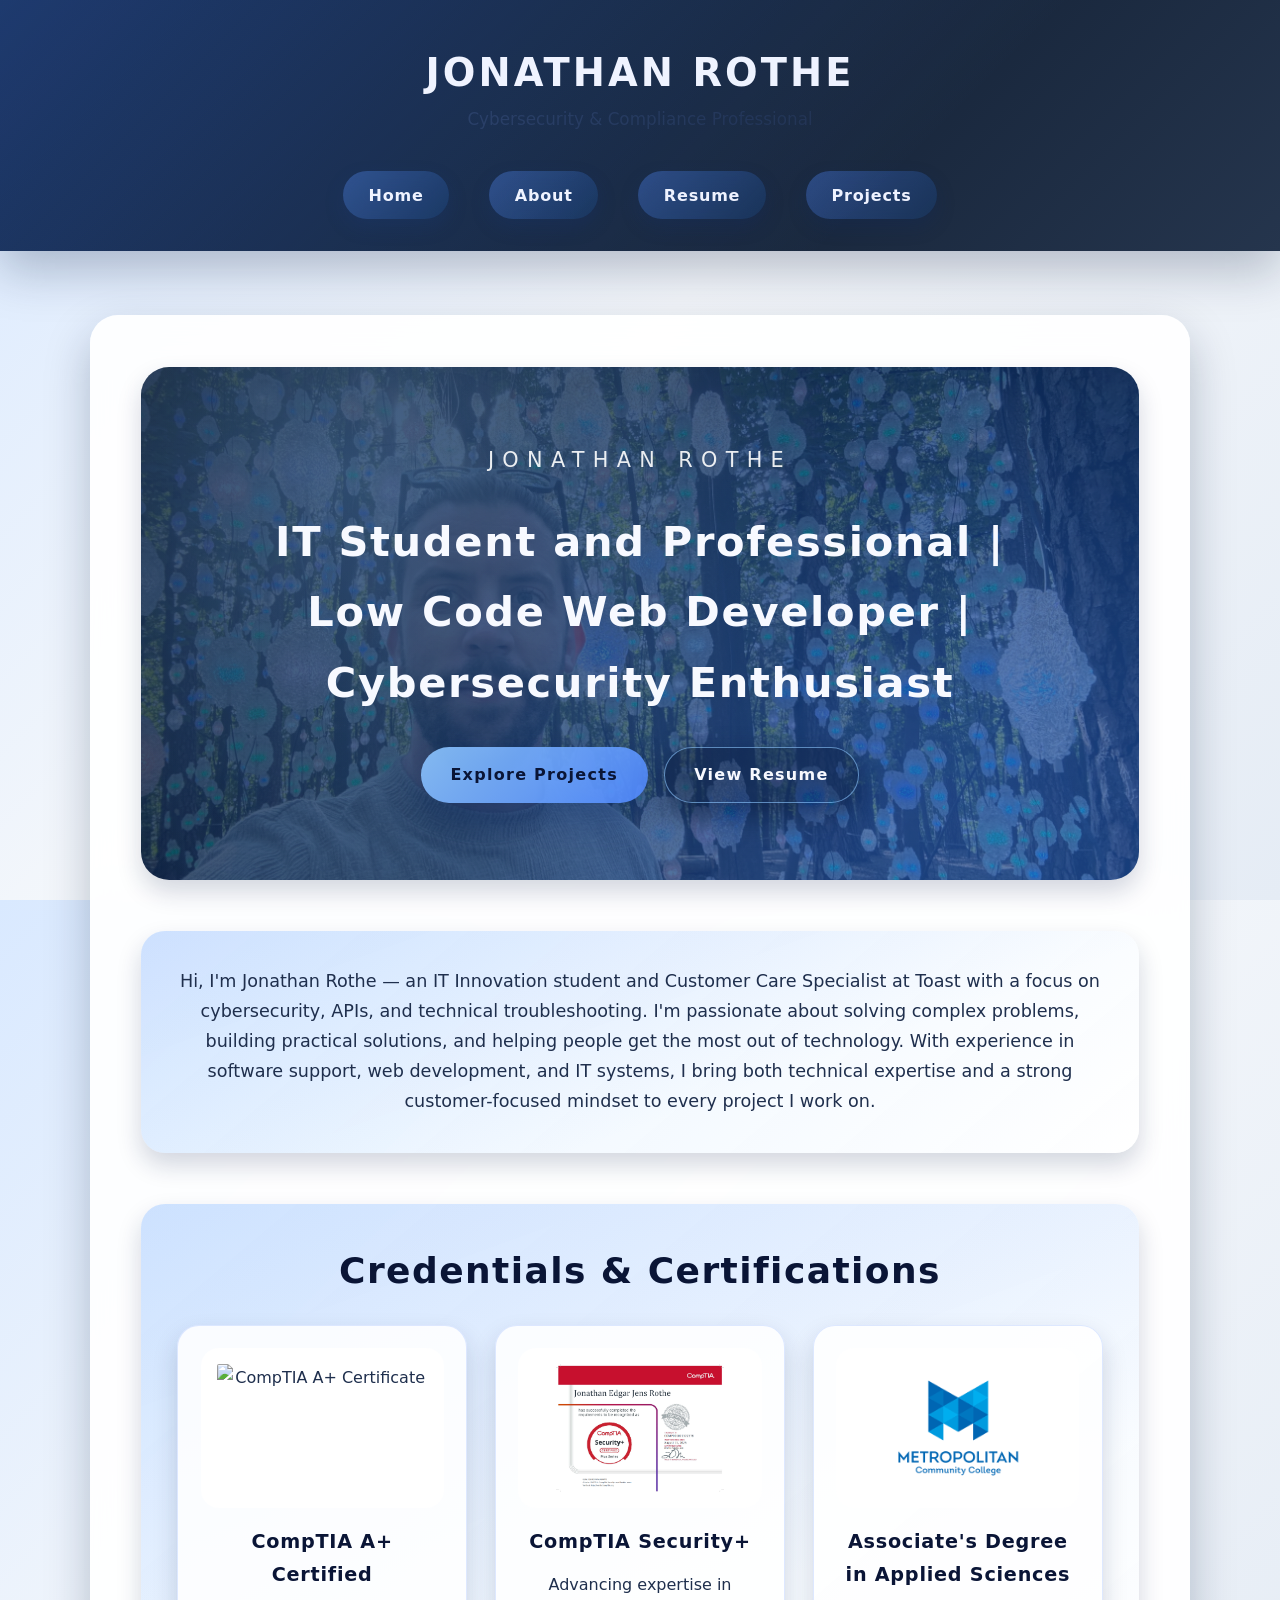
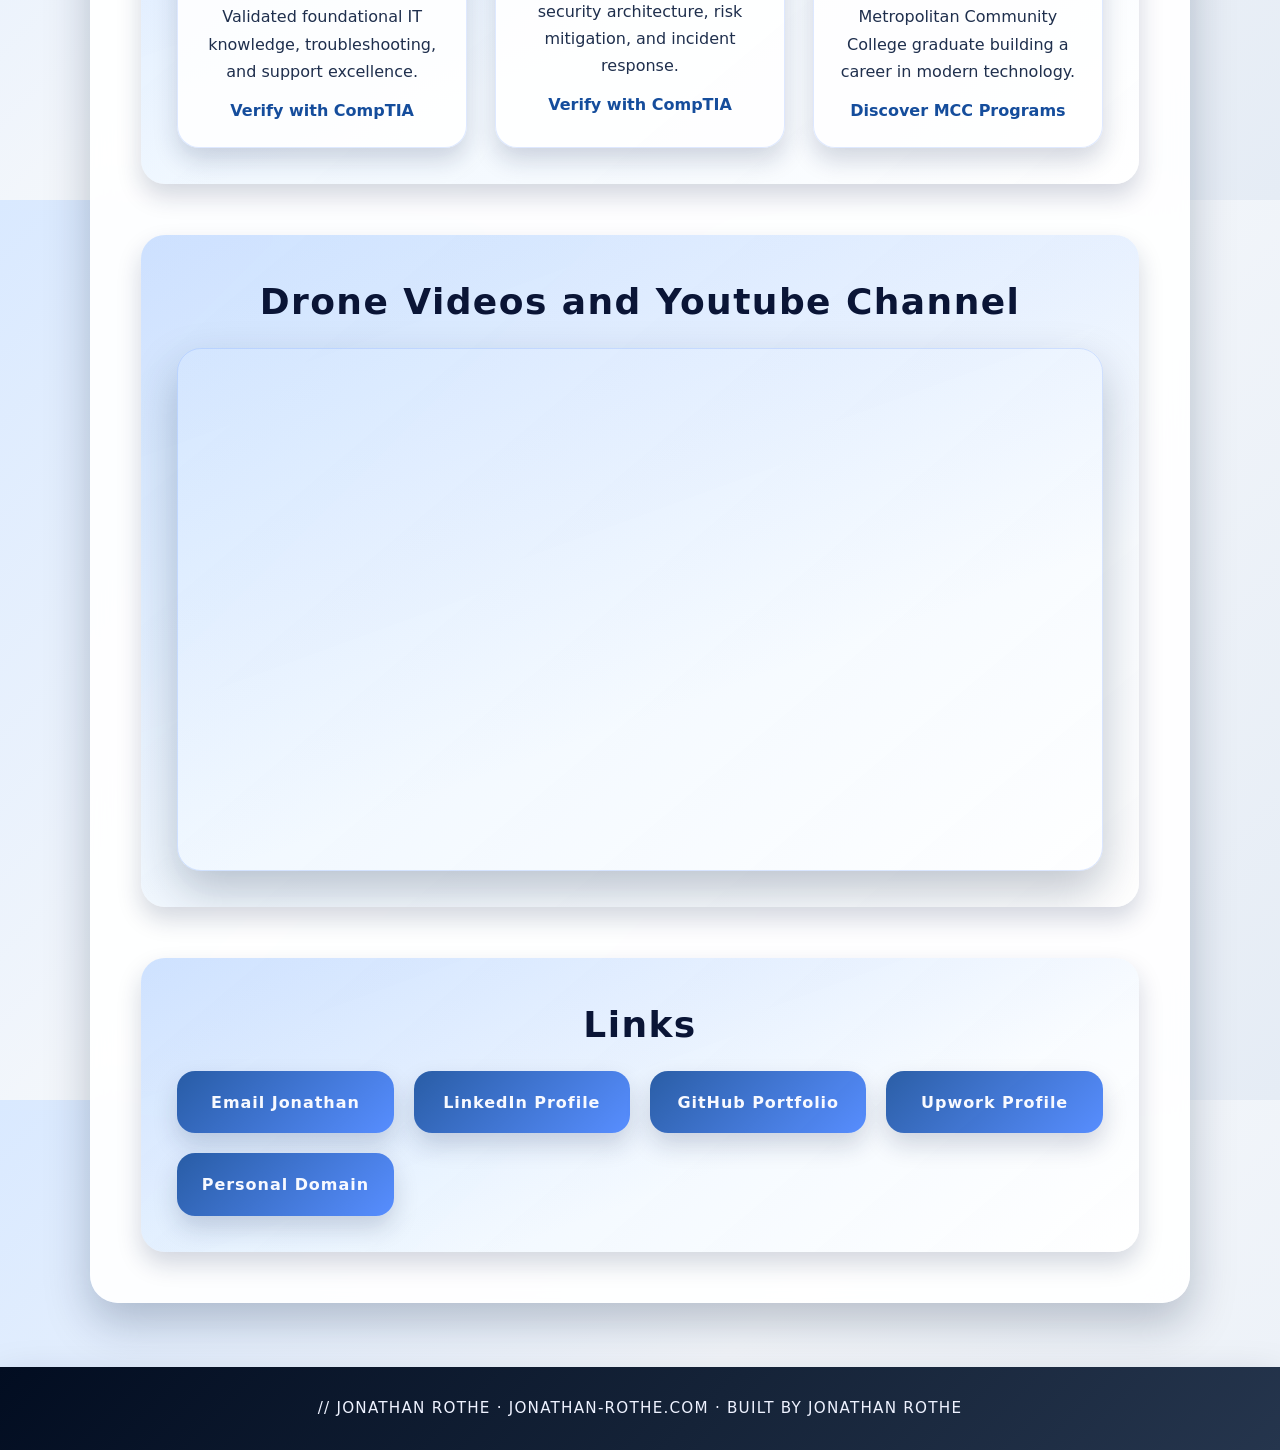
==== commit e78a9b46: "Merge branch 'main' into claude/nice-chatelet" ====
--- a/index.html
+++ b/index.html
@@ -22,135 +22,66 @@
     </header>
 
     <main>
-        <!-- Hero -->
         <section class="hero">
-            <img src="pictures/headshot.png" alt="Jonathan Rothe" class="responsive-image"
-                 style="width:180px;height:180px;border-radius:50%;object-fit:cover;object-position:center top;border:3px solid #00d4ff44;padding:0;margin-bottom:1.5rem;">
-            <h2>Jonathan Rothe</h2>
-            <p class="subtitle" id="typewriter">Cybersecurity &amp; Compliance Professional</p>
-
-            <p class="bio">
-                Hands-on cybersecurity and compliance professional with a B.S. in Applied Computing
-                (Minors: Cybersecurity &amp; MIS). CompTIA Security+ and A+ certified. Experience
-                in security operations, log analysis, HIPAA/SOC 2 readiness, and independent consulting
-                for healthcare and SaaS environments.
-            </p>
-
-            <!-- Cert badges -->
-            <div class="hero-certs">
-                <div class="hero-cert-badge">
-                    <span class="dot"></span>
-                    CompTIA Security+ (SY0-701)
+            <div class="hero-inner">
+                <span class="hero-name">Jonathan Rothe</span>
+                <h2 class="hero-title">IT Student and Professional | Low Code Web Developer | Cybersecurity Enthusiast</h2>
+                <div class="hero-actions">
+                    <a class="hero-button" href="projects.html">Explore Projects</a>
+                    <a class="hero-button ghost" href="resume.html">View Resume</a>
                 </div>
-                <div class="hero-cert-badge">
-                    <span class="dot"></span>
-                    CompTIA A+ Certified
-                </div>
-                <div class="hero-cert-badge">
-                    <span class="dot"></span>
-                    GPA 3.7 · Dean's &amp; Chancellor's List
-                </div>
-            </div>
-
-            <!-- Stats -->
-            <div class="stats-row">
-                <div class="stat-item">
-                    <span class="stat-number">2+</span>
-                    <span class="stat-label">Years Consulting</span>
-                </div>
-                <div class="stat-item">
-                    <span class="stat-number">2</span>
-                    <span class="stat-label">CompTIA Certs</span>
-                </div>
-                <div class="stat-item">
-                    <span class="stat-number">HTB</span>
-                    <span class="stat-label">Active Labs</span>
-                </div>
-                <div class="stat-item">
-                    <span class="stat-number">SOC2</span>
-                    <span class="stat-label">HIPAA Ready</span>
-                </div>
-            </div>
-
-            <!-- Contact -->
-            <div class="contact-links">
-                <a href="mailto:Jonathan.E.J.Rothe@gmail.com" class="contact-btn">
-                    ✉ Email
-                </a>
-                <a href="https://www.linkedin.com/in/jonathan-rothe-mindful-life/" target="_blank" class="contact-btn">
-                    ↗ LinkedIn
-                </a>
-                <a href="https://github.com/BuddhaJon" target="_blank" class="contact-btn">
-                    ↗ GitHub
-                </a>
-                <a href="resume.html" class="contact-btn">
-                    ↓ Resume
-                </a>
             </div>
         </section>
 
-        <!-- Core Competencies -->
-        <section>
-            <h2 class="section-title">Core Competencies</h2>
-            <div class="skills-grid">
-                <div class="card skill-category">
-                    <h3>Security Operations</h3>
-                    <div class="badge-grid">
-                        <span class="badge">Splunk</span>
-                        <span class="badge">Log Analysis</span>
-                        <span class="badge">Incident Triage</span>
-                        <span class="badge">Anomaly Detection</span>
-                        <span class="badge">SIEM</span>
+        <section class="intro">
+            <p>Hi, I&apos;m Jonathan Rothe &mdash; an IT Innovation student and Customer Care Specialist at Toast with a focus on cybersecurity, APIs, and technical troubleshooting. I&apos;m passionate about solving complex problems, building practical solutions, and helping people get the most out of technology. With experience in software support, web development, and IT systems, I bring both technical expertise and a strong customer-focused mindset to every project I work on.</p>
+        </section>
+
+        <section class="credential-showcase">
+            <h2>Credentials &amp; Certifications</h2>
+            <div class="credential-grid">
+                <article class="credential-card">
+                    <img src="pictures/CompTIA A+ Certificate.png" alt="CompTIA A+ Certificate">
+                    <div class="credential-content">
+                        <h3>CompTIA A+ Certified</h3>
+                        <p>Validated foundational IT knowledge, troubleshooting, and support excellence.</p>
+                        <a href="https://verify.CompTIA.org/" target="_blank" rel="noopener">Verify with CompTIA</a>
                     </div>
-                </div>
-                <div class="card skill-category">
-                    <h3>Risk &amp; Compliance</h3>
-                    <div class="badge-grid">
-                        <span class="badge">HIPAA</span>
-                        <span class="badge">SOC 2</span>
-                        <span class="badge">Vanta</span>
-                        <span class="badge">Risk Registers</span>
-                        <span class="badge">Vendor Reviews</span>
+                </article>
+                <article class="credential-card">
+                    <img src="pictures/Security+.png" alt="CompTIA Security+ Certification Logo">
+                    <div class="credential-content">
+                        <h3>CompTIA Security+</h3>
+                        <p>Advancing expertise in security architecture, risk mitigation, and incident response.</p>
+                        <a href="https://verify.CompTIA.org/" target="_blank" rel="noopener">Verify with CompTIA</a>
                     </div>
-                </div>
-                <div class="card skill-category">
-                    <h3>Security Tooling</h3>
-                    <div class="badge-grid">
-                        <span class="badge">Kali Linux</span>
-                        <span class="badge">Metasploit</span>
-                        <span class="badge">Burp Suite</span>
-                        <span class="badge">Wireshark</span>
-                        <span class="badge">Nmap</span>
+                </article>
+                <article class="credential-card">
+                    <img src="pictures/MCC.png" alt="University of Nebraska Omaha Logo">
+                    <div class="credential-content">
+                        <h3>Associate&apos;s Degree in Applied Sciences</h3>
+                        <p>Metropolitan Community College graduate building a career in modern technology.</p>
+                        <a href="https://www.mccneb.edu/" target="_blank" rel="noopener">Discover MCC Programs</a>
                     </div>
-                </div>
-                <div class="card skill-category">
-                    <h3>Cloud &amp; Infrastructure</h3>
-                    <div class="badge-grid">
-                        <span class="badge">AWS</span>
-                        <span class="badge">Docker</span>
-                        <span class="badge">Active Directory</span>
-                        <span class="badge">Linux Admin</span>
-                        <span class="badge">Windows Server</span>
-                    </div>
-                </div>
-                <div class="card skill-category">
-                    <h3>API &amp; App Security</h3>
-                    <div class="badge-grid">
-                        <span class="badge">Postman</span>
-                        <span class="badge">OAuth / JWT</span>
-                        <span class="badge">OWASP Top 10</span>
-                        <span class="badge">API Troubleshooting</span>
-                    </div>
-                </div>
-                <div class="card skill-category">
-                    <h3>Scripting &amp; Automation</h3>
-                    <div class="badge-grid">
-                        <span class="badge">Python</span>
-                        <span class="badge">PowerShell</span>
-                        <span class="badge">Bash</span>
-                        <span class="badge">SQL</span>
-                    </div>
-                </div>
+                </article>
+            </div>
+        </section>
+
+        <section class="media-feature">
+            <h2>Drone Videos and Youtube Channel</h2>
+            <div class="video-frame">
+                <iframe width="560" height="315" src="https://www.youtube.com/embed/6mIOGpzRtS8?si=1DBRKJnikWyeKHkV" title="YouTube video player" frameborder="0" allow="accelerometer; autoplay; clipboard-write; encrypted-media; gyroscope; picture-in-picture; web-share" referrerpolicy="strict-origin-when-cross-origin" allowfullscreen></iframe>
+            </div>
+        </section>
+
+        <section id="contact" class="links">
+            <h2>Links</h2>
+            <div class="link-grid">
+                <a class="link-card" href="mailto:jonathan.e.j.rothe@gmail.com">Email Jonathan</a>
+                <a class="link-card" href="https://www.linkedin.com/in/jonathan-rothe-mindful-life/" target="_blank" rel="noopener">LinkedIn Profile</a>
+                <a class="link-card" href="https://github.com/BuddhaJon" target="_blank" rel="noopener">GitHub Portfolio</a>
+                <a class="link-card" href="https://www.upwork.com/freelancers/~01af25e47357d0b56d?mp_source=share" target="_blank" rel="noopener">Upwork Profile</a>
+                <a class="link-card" href="https://jonathan-rothe.com" target="_blank" rel="noopener">Personal Domain</a>
             </div>
         </section>
     </main>
@@ -197,3 +128,5 @@
     </script>
 </body>
 </html>
+
+
--- a/style.css
+++ b/style.css
@@ -1,657 +1,594 @@
-/* ============================================================
-   JONATHAN ROTHE — CYBERSECURITY PORTFOLIO
-   Global Stylesheet
-   ============================================================ */
-
-/* ── Reset & Base ── */
-*, *::before, *::after {
+:root {
+    --primary-deep: #03122b;
+    --primary-main: #154d9c;
+    --primary-accent: #4f88ff;
+    --primary-soft: #8dc6ff;
+    --neutral-100: #f1f5fb;
+    --neutral-200: rgba(255, 255, 255, 0.92);
+    --neutral-300: rgba(255, 255, 255, 0.65);
+    --text-strong: #0a1536;
+    --text-body: #1f2f4d;
+    --text-muted: #5c6e91;
+    --shadow-elevated: 0 20px 45px rgba(8, 26, 60, 0.25);
+    --shadow-soft: 0 12px 24px rgba(15, 35, 75, 0.18);
+    --shadow-inset: inset 0 0 0 1px rgba(255, 255, 255, 0.2);
+}
+
+* {
     box-sizing: border-box;
-    margin: 0;
-    padding: 0;
 }
 
 html, body {
     height: 100%;
+    margin: 0;
+    padding: 0;
 }
 
 body {
-    font-family: -apple-system, BlinkMacSystemFont, 'Segoe UI', system-ui, sans-serif;
+    font-family: "Segoe UI", "Helvetica Neue", system-ui, sans-serif;
+    color: var(--text-body);
+    background: linear-gradient(135deg, #d9e9ff 0%, #f4f7fb 45%, #e5ecf5 100%);
     display: flex;
     flex-direction: column;
     min-height: 100vh;
-    background-color: #0a0e1a;
-    color: #e2e8f0;
-    line-height: 1.6;
-    text-align: center;
-}
-
-/* ── Typography ── */
-h1, h2, h3 {
-    text-align: center;
-    font-weight: 700;
-    letter-spacing: -0.02em;
-}
-
-h2 {
-    font-size: 1.75rem;
-    color: #e2e8f0;
-    margin-bottom: 1rem;
-}
-
-h3 {
-    font-size: 1.2rem;
-    color: #00d4ff;
-}
-
-p {
-    color: #94a3b8;
     line-height: 1.7;
 }
 
-a {
-    color: #00d4ff;
-    text-decoration: none;
-    transition: color 0.2s ease;
-}
-
-a:hover {
-    color: #67e8f9;
-    text-decoration: none;
-}
-
-/* ── Section Divider ── */
-.section-title {
-    font-size: 1.5rem;
-    color: #e2e8f0;
-    text-align: left;
-    padding-bottom: 0.5rem;
-    border-bottom: 2px solid #00d4ff;
-    margin-bottom: 1.5rem;
-    display: flex;
-    align-items: center;
-    gap: 0.5rem;
-}
-
-.section-title::before {
-    content: '//';
-    color: #00d4ff;
-    font-family: 'Courier New', monospace;
-    font-size: 1rem;
-    opacity: 0.7;
-}
-
-/* ── Header ── */
 header {
-    background: linear-gradient(180deg, #060a14 0%, #0a0e1a 100%);
-    border-bottom: 1px solid #1e2d45;
-    padding: 1rem 2rem;
-    position: sticky;
-    top: 0;
-    z-index: 100;
-    backdrop-filter: blur(8px);
+    background: linear-gradient(135deg, #020d21 0%, #152338 55%, #25354d 100%);
+    color: #eef2ff;
+    text-align: center;
+    padding: 2.5rem 1.5rem 2rem;
+    box-shadow: var(--shadow-elevated);
+    position: relative;
+    isolation: isolate;
+}
+
+header::after {
+    content: "";
+    position: absolute;
+    inset: 0;
+    background: linear-gradient(135deg, rgba(79, 136, 255, 0.35), transparent 70%);
+    pointer-events: none;
+    mix-blend-mode: screen;
 }
 
 header h1 {
-    font-size: 1.5rem;
-    color: #e2e8f0;
-    margin-bottom: 0.25rem;
-    letter-spacing: 0.05em;
-}
-
-header .tagline {
-    font-size: 0.75rem;
-    color: #00d4ff;
-    letter-spacing: 0.15em;
+    margin: 0;
+    color: #eef2ff;
+    font-size: clamp(2rem, 3vw, 2.8rem);
+    letter-spacing: 0.08em;
     text-transform: uppercase;
-    font-family: 'Courier New', monospace;
-    margin-bottom: 0.75rem;
 }
 
 nav ul {
     list-style: none;
     display: flex;
+    gap: clamp(1rem, 4vw, 2.5rem);
     justify-content: center;
-    gap: 2rem;
+    align-items: center;
+    padding: 1.25rem 0 0;
+    margin: 0;
     flex-wrap: wrap;
 }
 
-nav ul li a {
-    color: #94a3b8;
-    font-size: 0.9rem;
-    font-weight: 500;
+nav a {
+    display: inline-flex;
+    align-items: center;
+    justify-content: center;
+    padding: 0.65rem 1.6rem;
+    border-radius: 999px;
+    font-weight: 600;
+    color: #eef2ff;
     letter-spacing: 0.05em;
+    text-decoration: none;
+    background: linear-gradient(135deg, rgba(79, 136, 255, 0.35), rgba(20, 77, 156, 0.25));
+    backdrop-filter: blur(12px);
+    box-shadow: 0 8px 18px rgba(16, 41, 88, 0.3);
+    transition: transform 0.25s ease, box-shadow 0.25s ease, background 0.25s ease;
+}
+
+nav a::after {
+    content: none;
+}
+
+nav a:hover,
+nav a:focus-visible {
+    transform: translateY(-3px);
+    box-shadow: 0 14px 26px rgba(17, 56, 129, 0.35);
+    background: linear-gradient(135deg, rgba(79, 136, 255, 0.55), rgba(20, 77, 156, 0.45));
+}
+
+main {
+    width: min(1100px, 88%);
+    margin: clamp(2.5rem, 6vw, 4rem) auto;
+    padding: clamp(2rem, 4vw, 4rem);
+    background: var(--neutral-200);
+    border-radius: 28px;
+    box-shadow: var(--shadow-elevated);
+    backdrop-filter: blur(18px);
+    display: flex;
+    flex-direction: column;
+    gap: clamp(2.5rem, 4vw, 3.5rem);
+}
+
+section {
+    margin: 0;
+    padding: clamp(1.5rem, 3vw, 2.25rem);
+    border-radius: 24px;
+    background: linear-gradient(140deg, rgba(141, 198, 255, 0.22) 0%, rgba(255, 255, 255, 0.82) 100%);
+    box-shadow: var(--shadow-soft);
+    position: relative;
+    overflow: hidden;
+}
+
+section::before {
+    content: "";
+    position: absolute;
+    inset: 0;
+    background: linear-gradient(160deg, rgba(79, 136, 255, 0.2), transparent 65%);
+    opacity: 0.8;
+    pointer-events: none;
+}
+
+section > * {
+    position: relative;
+    z-index: 1;
+}
+
+h1, h2, h3 {
+    font-family: "Segoe UI", "Helvetica Neue", system-ui, sans-serif;
+    margin: 0 0 1rem;
+    color: var(--text-strong);
+    letter-spacing: 0.04em;
+}
+
+h2 {
+    font-size: clamp(1.75rem, 3vw, 2.25rem);
+}
+
+h3 {
+    font-size: clamp(1.35rem, 2.5vw, 1.75rem);
+    color: var(--primary-main);
+}
+
+p {
+    margin: 0 0 1.1rem;
+    font-size: 1.05rem;
+    color: var(--text-body);
+}
+
+strong {
+    color: var(--primary-main);
+}
+
+ul,
+ol {
+    list-style: none;
+    margin: 1.5rem 0 0;
+    padding: 0;
+}
+
+main ul,
+main ol {
+    display: grid;
+    gap: 1rem;
+}
+
+main li {
+    background: linear-gradient(135deg, rgba(13, 61, 130, 0.08), rgba(255, 255, 255, 0.8));
+    padding: 1rem 1.35rem;
+    border-radius: 18px;
+    font-size: 1.03rem;
+    color: var(--text-body);
+    box-shadow: var(--shadow-soft);
+    border: 1px solid rgba(79, 136, 255, 0.1);
+    transition: transform 0.25s ease, box-shadow 0.25s ease;
+}
+
+main li:hover {
+    transform: translateY(-2px);
+    box-shadow: 0 16px 32px rgba(16, 41, 88, 0.18);
+}
+
+.skills-summary ul {
+    grid-template-columns: repeat(auto-fit, minmax(260px, 1fr));
+}
+
+.hero {
+    position: relative;
+    background: linear-gradient(135deg, rgba(3, 18, 43, 0.88), rgba(21, 77, 156, 0.65)), url('pictures/selfie.jpg') center/cover;
+    color: #f7f9ff;
+    padding: clamp(3rem, 6vw, 5rem);
+    border-radius: 28px;
+    overflow: hidden;
+    min-height: clamp(320px, 55vw, 420px);
+    display: flex;
+    align-items: center;
+    justify-content: center;
+    text-align: center;
+}
+
+.hero-inner {
+    position: relative;
+    z-index: 1;
+    display: flex;
+    flex-direction: column;
+    gap: clamp(1rem, 3vw, 1.75rem);
+    align-items: center;
+    max-width: min(780px, 92%);
+}
+
+.hero::before {
+    content: "";
+    position: absolute;
+    inset: 0;
+    background: radial-gradient(circle at 20% 20%, rgba(141, 198, 255, 0.35), transparent 55%),
+        radial-gradient(circle at 80% 80%, rgba(79, 136, 255, 0.3), transparent 60%);
+    z-index: 0;
+}
+
+.hero-name {
+    font-size: clamp(1.1rem, 2vw, 1.3rem);
+    letter-spacing: 0.4em;
     text-transform: uppercase;
-    transition: color 0.2s ease;
-    padding-bottom: 2px;
-    border-bottom: 2px solid transparent;
-}
-
-nav ul li a:hover,
-nav ul li a.active {
-    color: #00d4ff;
-    border-bottom-color: #00d4ff;
+    color: rgba(255, 255, 255, 0.9);
+}
+
+.hero-title {
+    font-size: clamp(1.6rem, 4vw, 2.6rem);
+    margin: 0;
+    color: #f7f9ff;
+}
+
+.hero-actions {
+    display: flex;
+    gap: 1rem;
+    flex-wrap: wrap;
+    justify-content: center;
+}
+
+.hero-button {
+    display: inline-flex;
+    align-items: center;
+    justify-content: center;
+    padding: 0.85rem 1.85rem;
+    border-radius: 999px;
+    background: linear-gradient(135deg, rgba(141, 198, 255, 0.9), rgba(79, 136, 255, 0.9));
+    color: #0a1536;
+    font-weight: 700;
+    letter-spacing: 0.08em;
+    box-shadow: 0 16px 32px rgba(12, 42, 98, 0.35);
+    transition: transform 0.25s ease, box-shadow 0.25s ease;
+}
+
+.hero-button:hover,
+.hero-button:focus-visible {
+    transform: translateY(-4px);
+    box-shadow: 0 22px 44px rgba(12, 42, 98, 0.4);
+}
+
+.hero-button::after {
+    display: none;
+}
+
+.hero-button.ghost {
+    background: rgba(9, 24, 54, 0.35);
+    color: #f7f9ff;
+    border: 1px solid rgba(141, 198, 255, 0.6);
+    box-shadow: 0 12px 28px rgba(9, 24, 54, 0.55);
+}
+
+.hero-button.ghost:hover,
+.hero-button.ghost:focus-visible {
+    transform: translateY(-4px);
+    box-shadow: 0 18px 38px rgba(9, 24, 54, 0.65);
+}
+
+.intro {
+    text-align: center;
+}
+
+.intro p {
+    margin: 0;
+    font-size: 1.1rem;
+    color: var(--text-body);
+}
+
+.credential-showcase {
+    text-align: center;
+}
+
+.credential-showcase h2 {
+    margin-bottom: 1.5rem;
+}
+
+.credential-grid {
+    display: grid;
+    grid-template-columns: repeat(auto-fit, minmax(240px, 1fr));
+    gap: 1.75rem;
+}
+
+.credential-card {
+    background: rgba(255, 255, 255, 0.88);
+    border-radius: 22px;
+    padding: 1.4rem;
+    box-shadow: var(--shadow-soft);
+    border: 1px solid rgba(79, 136, 255, 0.18);
+    display: flex;
+    flex-direction: column;
+    gap: 1.1rem;
+    align-items: center;
+    text-align: center;
+}
+
+.credential-card img {
+    width: 100%;
+    height: 160px;
+    object-fit: contain;
+    border-radius: 18px;
+    background: rgba(255, 255, 255, 0.95);
+    padding: 1rem;
+    box-shadow: var(--shadow-inset);
+}
+
+.credential-content {
+    display: flex;
+    flex-direction: column;
+    gap: 0.75rem;
+    align-items: center;
+}
+
+.credential-content h3 {
+    margin: 0;
+    font-size: 1.2rem;
+    color: var(--text-strong);
+}
+
+.credential-content p {
+    margin: 0;
+    font-size: 1rem;
+    color: var(--text-body);
+}
+
+.credential-content a {
+    font-weight: 700;
+}
+
+.media-feature {
+    text-align: center;
+}
+
+.video-frame {
+    position: relative;
+    width: 100%;
+    padding-top: 56.25%;
+    border-radius: 24px;
+    overflow: hidden;
+    box-shadow: var(--shadow-elevated);
+    border: 1px solid rgba(79, 136, 255, 0.2);
+}
+
+.video-frame iframe {
+    position: absolute;
+    inset: 0;
+    width: 100%;
+    height: 100%;
+}
+
+.links {
+    text-align: center;
+}
+
+.link-grid {
+    display: grid;
+    grid-template-columns: repeat(auto-fit, minmax(200px, 1fr));
+    gap: 1.25rem;
+}
+
+.link-card {
+    display: inline-flex;
+    align-items: center;
+    justify-content: center;
+    padding: 1.1rem 1.35rem;
+    border-radius: 18px;
+    background: linear-gradient(135deg, rgba(21, 77, 156, 0.9), rgba(79, 136, 255, 0.95));
+    color: #f7f9ff;
+    font-weight: 600;
+    letter-spacing: 0.06em;
+    box-shadow: var(--shadow-soft);
+    text-align: center;
+    transition: transform 0.25s ease, box-shadow 0.25s ease;
+}
+
+.link-card::after {
+    display: none;
+}
+
+.link-card:hover,
+.link-card:focus-visible {
+    transform: translateY(-3px);
+    box-shadow: 0 20px 32px rgba(21, 77, 156, 0.35);
+}.responsive-image,
+.responsive-video {
+    display: block;
+    margin: clamp(1rem, 2vw, 1.5rem) auto clamp(1.5rem, 4vw, 2.5rem);
+    max-width: min(100%, 720px);
+    height: auto;
+    border-radius: 24px;
+    box-shadow: var(--shadow-soft);
+    border: 1px solid rgba(79, 136, 255, 0.18);
+}
+
+a {
+    color: var(--primary-main);
+    font-weight: 600;
     text-decoration: none;
-}
-
-/* ── Main Layout ── */
-main {
-    flex: 1;
-    padding: 2rem 10%;
-    padding-bottom: 4rem;
-    max-width: 1100px;
-    margin: 0 auto;
-    width: 100%;
-}
-
-section {
-    margin-bottom: 3rem;
-}
-
-/* ── Cards ── */
-.card {
-    background: #111827;
-    border: 1px solid #1e2d45;
-    border-radius: 12px;
-    padding: 1.5rem;
-    text-align: left;
-    transition: border-color 0.2s ease, box-shadow 0.2s ease;
-}
-
-.card:hover {
-    border-color: #00d4ff33;
-    box-shadow: 0 0 20px #00d4ff15;
-}
-
-/* ── Skill Badges ── */
-.badge-grid {
-    display: flex;
-    flex-wrap: wrap;
-    gap: 0.5rem;
-    margin-top: 0.75rem;
-}
-
-.badge {
-    background: #0d1829;
-    border: 1px solid #2d4a6a;
-    color: #7dd3fc;
-    border-radius: 6px;
-    padding: 0.3rem 0.75rem;
-    font-size: 0.8rem;
-    font-family: 'Courier New', monospace;
-    letter-spacing: 0.03em;
-    transition: border-color 0.2s, background 0.2s;
-}
-
-.badge:hover {
-    border-color: #00d4ff;
-    background: #0d1f35;
-}
-
-.badge.green {
-    border-color: #15532e;
-    color: #4ade80;
-    background: #052e16;
-}
-
-.badge.cyan {
-    border-color: #164e63;
-    color: #22d3ee;
-    background: #083344;
-}
-
-.badge.orange {
-    border-color: #7c2d12;
-    color: #fb923c;
-    background: #431407;
-}
-
-/* ── Cert Badges ── */
-.cert-card {
-    display: flex;
-    align-items: center;
-    gap: 1rem;
-    background: #0d1829;
-    border: 1px solid #00d4ff44;
-    border-radius: 10px;
-    padding: 1rem 1.25rem;
-    text-align: left;
-}
-
-.cert-icon {
-    font-size: 2rem;
-    flex-shrink: 0;
-}
-
-.cert-card h3 {
-    font-size: 1rem;
-    color: #00d4ff;
-    margin-bottom: 0.25rem;
-}
-
-.cert-card p {
-    font-size: 0.8rem;
-    color: #64748b;
-    margin: 0;
-}
-
-.cert-card .cert-verify {
-    font-size: 0.75rem;
-    color: #4ade80;
-    margin-top: 0.25rem;
-    display: block;
-}
-
-/* ── Timeline / Experience ── */
-.timeline-entry {
-    text-align: left;
     position: relative;
-    padding-left: 1.25rem;
-    border-left: 2px solid #1e3a5f;
-    margin-bottom: 1.75rem;
-}
-
-.timeline-entry::before {
-    content: '';
-    position: absolute;
-    left: -5px;
-    top: 0.4rem;
-    width: 8px;
-    height: 8px;
-    background: #00d4ff;
-    border-radius: 50%;
-}
-
-.timeline-entry h3 {
-    font-size: 1rem;
-    color: #e2e8f0;
-    margin-bottom: 0.15rem;
-    text-align: left;
-}
-
-.timeline-entry .org {
-    color: #00d4ff;
-    font-size: 0.85rem;
-    font-weight: 600;
-}
-
-.timeline-entry .date {
-    color: #475569;
-    font-size: 0.8rem;
-    font-family: 'Courier New', monospace;
-    margin-bottom: 0.5rem;
-}
-
-.timeline-entry ul {
-    list-style: none;
-    padding: 0;
-    margin-top: 0.5rem;
-}
-
-.timeline-entry ul li {
-    color: #94a3b8;
-    font-size: 0.9rem;
-    padding: 0.2rem 0;
-    padding-left: 1rem;
-    position: relative;
-}
-
-.timeline-entry ul li::before {
-    content: '›';
-    color: #00d4ff;
+    transition: color 0.25s ease;
+}
+
+a::after {
+    content: "";
     position: absolute;
     left: 0;
-}
-
-/* ── Footer ── */
-footer {
-    background: #060a14;
-    border-top: 1px solid #1e2d45;
-    color: #475569;
-    text-align: center;
-    padding: 1rem 0;
-    font-size: 0.8rem;
-    font-family: 'Courier New', monospace;
-}
-
-/* ── Responsive Images ── */
-.responsive-image, .responsive-video {
-    display: block;
-    margin: 2rem auto;
-    max-width: 100%;
-    height: auto;
-    border-radius: 12px;
-    border: 1px solid #1e2d45;
-}
-
-/* ── Download Button ── */
-.download-button {
+    bottom: -4px;
+    width: 100%;
+    height: 2px;
+    background: linear-gradient(135deg, var(--primary-accent), var(--primary-soft));
+    transform: scaleX(0);
+    transform-origin: left;
+    transition: transform 0.25s ease;
+}
+
+a:hover,
+a:focus-visible {
+    color: var(--primary-accent);
+}
+
+a:hover::after,
+a:focus-visible::after {
+    transform: scaleX(1);
+}
+
+.download-button,
+button,
+.project-buttons a,
+.tool-buttons button,
+.tool-section button {
     font-size: 1rem;
-    padding: 0.75rem 2rem;
-    background: transparent;
-    color: #00d4ff;
-    border: 2px solid #00d4ff;
+    padding: 0.9rem 1.75rem;
+    border: none;
+    border-radius: 999px;
+    background: linear-gradient(135deg, var(--primary-main), var(--primary-accent));
+    color: #f7f9ff;
     cursor: pointer;
-    border-radius: 8px;
     font-weight: 600;
     letter-spacing: 0.05em;
-    transition: background 0.2s ease, color 0.2s ease;
-}
-
-.download-button:hover {
-    background: #00d4ff;
-    color: #0a0e1a;
+    box-shadow: 0 14px 30px rgba(21, 77, 156, 0.3);
+    transition: transform 0.25s ease, box-shadow 0.25s ease;
+}
+
+.download-button:hover,
+button:hover,
+.project-buttons a:hover,
+.tool-buttons button:hover,
+.tool-section button:hover {
+    transform: translateY(-3px);
+    box-shadow: 0 20px 38px rgba(21, 77, 156, 0.35);
 }
 
 #download {
     text-align: center;
-    margin-bottom: 2rem;
-}
-
-/* ── Hero Section (index.html) ── */
-.hero {
-    padding: 4rem 0 3rem;
-    text-align: center;
-}
-
-.hero h2 {
-    font-size: 3rem;
-    font-weight: 800;
-    color: #e2e8f0;
-    margin-bottom: 0.5rem;
-}
-
-.hero .subtitle {
-    font-size: 1.1rem;
-    color: #00d4ff;
-    font-family: 'Courier New', monospace;
-    letter-spacing: 0.1em;
-    margin-bottom: 1.5rem;
-    min-height: 1.6em;
-}
-
-.hero .bio {
-    max-width: 680px;
-    margin: 0 auto 2rem;
-    color: #94a3b8;
-    font-size: 1rem;
-}
-
-.hero-certs {
+}
+
+footer {
+    background: linear-gradient(135deg, #020d21 0%, #152338 55%, #25354d 100%);
+    color: #eef2ff;
+    text-align: center;
+    padding: 1.8rem 1rem;
+    margin-top: auto;
+    box-shadow: var(--shadow-elevated);
+}
+
+footer p {
+    margin: 0;
+    color: #eef2ff;
+    font-size: 0.95rem;
+    letter-spacing: 0.08em;
+    text-transform: uppercase;
+}
+
+.projects-container {
+    text-align: left;
+}
+
+.projects-container h2,
+.projects-container p {
+    text-align: left;
+}
+
+.project-list {
+    display: grid;
+    gap: clamp(2rem, 4vw, 3rem);
+}
+
+.project-card {
+    background: linear-gradient(145deg, rgba(141, 198, 255, 0.18), rgba(255, 255, 255, 0.9));
+    border-radius: 26px;
+    padding: clamp(1.75rem, 4vw, 2.25rem);
+    box-shadow: var(--shadow-soft);
+    border: 1px solid rgba(79, 136, 255, 0.12);
+    display: flex;
+    flex-direction: column;
+    gap: clamp(1.5rem, 3vw, 2rem);
+    overflow: hidden;
+}
+
+.project-image {
+    width: 100%;
+    border-radius: 22px;
+    box-shadow: var(--shadow-soft);
+    border: 1px solid rgba(79, 136, 255, 0.15);
+    object-fit: cover;
+    max-height: 420px;
+}
+
+.project-content {
+    display: flex;
+    flex-direction: column;
+    gap: 1rem;
+}
+
+.project-content h3 {
+    margin: 0;
+    color: var(--text-strong);
+    font-size: clamp(1.3rem, 2.6vw, 1.6rem);
+}
+
+.project-content p {
+    margin: 0;
+    color: var(--text-body);
+}
+
+.project-link {
+    align-self: flex-start;
+    padding: 0.85rem 1.9rem;
+    border-radius: 999px;
+    background: linear-gradient(135deg, var(--primary-main), var(--primary-accent));
+    color: #f7f9ff;
+    font-weight: 600;
+    letter-spacing: 0.06em;
+    text-decoration: none;
+    box-shadow: 0 16px 34px rgba(21, 77, 156, 0.32);
+    transition: transform 0.25s ease, box-shadow 0.25s ease;
+}
+
+.project-link:hover,
+.project-link:focus-visible {
+    transform: translateY(-3px);
+    box-shadow: 0 22px 42px rgba(21, 77, 156, 0.38);
+}.tool-buttons {
     display: flex;
     justify-content: center;
-    gap: 1rem;
+    gap: 1.25rem;
     flex-wrap: wrap;
-    margin: 1.5rem 0 2.5rem;
-}
-
-.hero-cert-badge {
-    display: flex;
-    align-items: center;
-    gap: 0.5rem;
-    background: #0d1829;
-    border: 1px solid #00d4ff44;
-    border-radius: 8px;
-    padding: 0.5rem 1rem;
-    font-size: 0.85rem;
-    color: #7dd3fc;
-    font-family: 'Courier New', monospace;
-}
-
-.hero-cert-badge .dot {
-    width: 8px;
-    height: 8px;
-    background: #4ade80;
-    border-radius: 50%;
-    animation: pulse 2s infinite;
-}
-
-@keyframes pulse {
-    0%, 100% { opacity: 1; }
-    50% { opacity: 0.3; }
-}
-
-.contact-links {
-    display: flex;
-    justify-content: center;
-    gap: 1rem;
-    flex-wrap: wrap;
-    margin-top: 1rem;
-}
-
-.contact-btn {
-    display: inline-flex;
-    align-items: center;
-    gap: 0.4rem;
-    padding: 0.6rem 1.25rem;
-    border: 1px solid #2d4a6a;
-    border-radius: 8px;
-    color: #94a3b8;
-    font-size: 0.9rem;
-    transition: border-color 0.2s, color 0.2s, background 0.2s;
-    background: #111827;
-}
-
-.contact-btn:hover {
-    border-color: #00d4ff;
-    color: #00d4ff;
-    background: #0d1829;
-    text-decoration: none;
-}
-
-/* ── Stats Row ── */
-.stats-row {
-    display: flex;
-    justify-content: center;
-    gap: 2rem;
-    flex-wrap: wrap;
-    margin: 2rem 0;
-}
-
-.stat-item {
-    text-align: center;
-}
-
-.stat-item .stat-number {
-    font-size: 2rem;
-    font-weight: 800;
-    color: #00d4ff;
-    font-family: 'Courier New', monospace;
-    display: block;
-}
-
-.stat-item .stat-label {
-    font-size: 0.75rem;
-    color: #475569;
-    text-transform: uppercase;
-    letter-spacing: 0.1em;
-}
-
-/* ── Skills Grid ── */
-.skills-grid {
-    display: grid;
-    grid-template-columns: repeat(auto-fit, minmax(260px, 1fr));
-    gap: 1rem;
-    text-align: left;
-}
-
-.skill-category h3 {
-    font-size: 0.85rem;
-    text-transform: uppercase;
-    letter-spacing: 0.1em;
-    color: #00d4ff;
-    margin-bottom: 0.75rem;
-    font-family: 'Courier New', monospace;
-    text-align: left;
-}
-
-/* ── Projects Page ── */
-.projects-container {
-    text-align: center;
-    padding: 1rem 0;
-}
-
-.projects-container > p {
-    max-width: 700px;
-    margin: 0 auto 2rem;
-}
-
-.projects-grid {
-    display: grid;
-    grid-template-columns: repeat(auto-fit, minmax(260px, 1fr));
-    gap: 1.25rem;
-    text-align: left;
-}
-
-.project-card {
-    background: #111827;
-    border: 1px solid #1e2d45;
-    border-radius: 12px;
-    overflow: hidden;
-    transition: border-color 0.2s, box-shadow 0.2s, transform 0.2s;
-    text-decoration: none;
-    display: block;
-    color: inherit;
-}
-
-.project-card:hover {
-    border-color: #00d4ff44;
-    box-shadow: 0 0 20px #00d4ff15;
-    transform: translateY(-3px);
-    text-decoration: none;
-    color: inherit;
-}
-
-.project-card-img {
-    width: 100%;
-    height: 160px;
-    background: #0d1829;
-    display: flex;
-    align-items: center;
-    justify-content: center;
-    overflow: hidden;
-}
-
-.project-card-img img {
-    width: 100%;
-    height: 100%;
-    object-fit: cover;
-}
-
-.project-card-body {
-    padding: 1.25rem;
-}
-
-.project-card-body h3 {
-    font-size: 1rem;
-    color: #e2e8f0;
-    text-align: left;
-    margin-bottom: 0.4rem;
-}
-
-.project-card-body p {
-    font-size: 0.85rem;
-    color: #64748b;
-    margin-bottom: 0.75rem;
-}
-
-.project-tag {
-    display: inline-block;
-    background: #0d1829;
-    border: 1px solid #2d4a6a;
-    color: #7dd3fc;
-    border-radius: 4px;
-    padding: 0.15rem 0.5rem;
-    font-size: 0.72rem;
-    font-family: 'Courier New', monospace;
-    margin-right: 0.3rem;
-    margin-bottom: 0.3rem;
-}
-
-/* Keep old button classes for backward compatibility */
-.project-buttons,
-.project-images {
-    display: none;
-}
-
-/* ── Finance Tool styles (preserved) ── */
-#budgeting-tool #expense-list {
-    margin-top: 10px;
-    display: flex;
-    flex-direction: column;
-    align-items: stretch;
-    gap: 10px;
-}
-
-#budgeting-tool #expense-list div {
-    display: flex;
-    flex-direction: row;
-    gap: 10px;
-    align-items: center;
-}
-
-#budgeting-tool #expense-list input[type="text"] {
-    flex: 1;
-    padding: 8px;
-    border: 1px solid #2d4a6a;
-    border-radius: 4px;
-    background: #0d1829;
-    color: #e2e8f0;
-}
-
-#budgeting-tool #expense-list button.remove-expense {
-    background-color: #dc3545;
-    color: white;
-    border: none;
-    border-radius: 4px;
-    padding: 8px 12px;
-    cursor: pointer;
-    transition: background-color 0.3s ease;
-}
-
-#budgeting-tool #expense-list button.remove-expense:hover {
-    background-color: #c82333;
-}
-
-.tool-buttons {
-    display: flex;
-    justify-content: center;
-    gap: 80px;
-    margin-bottom: 40px;
-    padding: 20px 0;
-    background-color: #111827;
-    border-bottom: 1px solid #1e2d45;
+    padding: 1.5rem 0;
 }
 
 .tool-buttons button {
-    background-color: #0d1829;
-    color: #00d4ff;
-    padding: 12px 28px;
-    font-size: 1rem;
-    border: 1px solid #00d4ff44;
-    border-radius: 8px;
-    cursor: pointer;
-    transition: all 0.3s ease;
-}
-
-.tool-buttons button:hover {
-    background-color: #00d4ff;
-    color: #0a0e1a;
-    transform: translateY(-2px);
-}
-
-.tool-buttons button.active {
-    background-color: #00d4ff;
-    color: #0a0e1a;
-    font-weight: 700;
+    background: linear-gradient(135deg, #1e3a68, #4f88ff);
+    min-width: 200px;
 }
 
 .tool-section {
     display: none;
-    padding: 20px;
-    background-color: #111827;
-    border: 1px solid #1e2d45;
-    border-radius: 10px;
-    max-width: 800px;
+    padding: clamp(1.5rem, 4vw, 2.5rem);
+    background: var(--neutral-200);
+    border-radius: 24px;
+    box-shadow: var(--shadow-soft);
+    border: 1px solid rgba(79, 136, 255, 0.12);
+    max-width: 900px;
     margin: 0 auto;
 }
 
@@ -660,128 +597,277 @@
 }
 
 .tool-section form {
-    display: inline-block;
-    text-align: left;
-    width: 100%;
+    display: flex;
+    flex-direction: column;
+    gap: 1rem;
 }
 
 .tool-section form div {
-    margin-bottom: 15px;
-    display: flex;
-    align-items: center;
-    justify-content: space-between;
+    display: flex;
+    flex-direction: column;
+    gap: 0.5rem;
 }
 
 .tool-section label {
-    display: inline-block;
-    width: 150px;
-    font-weight: bold;
-    text-align: right;
-    margin-right: 10px;
-    color: #94a3b8;
+    font-weight: 600;
+    color: var(--text-strong);
 }
 
 .tool-section input[type="text"],
 .tool-section select {
-    width: 60%;
-    padding: 8px;
-    border: 1px solid #2d4a6a;
-    border-radius: 4px;
-    background: #0d1829;
-    color: #e2e8f0;
+    width: 100%;
+    padding: 0.85rem 1rem;
+    border-radius: 14px;
+    border: 1px solid rgba(79, 136, 255, 0.25);
+    background: rgba(255, 255, 255, 0.9);
     font-size: 1rem;
-}
-
-.tool-section button {
-    background-color: #00d4ff;
-    color: #0a0e1a;
-    padding: 10px 20px;
+    color: var(--text-body);
+}
+
+.tool-section .error-message {
+    color: #ff5f79;
+    font-weight: 600;
+}
+
+.calc-button {
+    margin: 1.5rem 0 0;
+}
+
+.about-layout {
+    display: flex;
+    flex-direction: column;
+    gap: clamp(1.5rem, 3vw, 2.5rem);
+    align-items: center;
+    text-align: left;
+}
+
+.about-copy {
+    display: flex;
+    flex-direction: column;
+    gap: 1rem;
+}
+
+.about-copy p {
+    margin: 0;
+}
+
+.resume-intro {
+    text-align: center;
+    background: linear-gradient(140deg, rgba(79, 136, 255, 0.25), rgba(255, 255, 255, 0.85));
+}
+
+.resume-intro h2 {
+    margin-bottom: 1.25rem;
+    letter-spacing: 0.1em;
+    text-transform: uppercase;
+}
+
+.resume-meta {
+    display: flex;
+    flex-wrap: wrap;
+    gap: 1rem 2.5rem;
+    justify-content: center;
+    font-weight: 600;
+    font-size: 1.05rem;
+    color: var(--text-strong);
+}
+
+.resume-meta span {
+    color: var(--text-strong);
+}
+
+.resume-section {
+    display: flex;
+    flex-direction: column;
+    gap: 1.75rem;
+}
+
+.resume-section h3 {
+    text-transform: uppercase;
+    letter-spacing: 0.12em;
+    font-size: clamp(1.35rem, 2.4vw, 1.65rem);
+}
+
+.resume-entry {
+    background: rgba(255, 255, 255, 0.75);
+    border-radius: 18px;
+    padding: clamp(1.25rem, 3vw, 1.75rem);
+    border: 1px solid rgba(79, 136, 255, 0.2);
+    box-shadow: 0 12px 26px rgba(12, 42, 98, 0.08);
+    position: relative;
+    overflow: hidden;
+}
+
+.resume-entry::before {
+    content: "";
+    position: absolute;
+    inset: 0;
+    border-radius: inherit;
+    background: linear-gradient(135deg, rgba(79, 136, 255, 0.15), transparent 70%);
+    opacity: 0.9;
+    pointer-events: none;
+}
+
+.resume-entry > * {
+    position: relative;
+    z-index: 1;
+}
+
+.resume-entry-header {
+    display: flex;
+    flex-wrap: wrap;
+    gap: 0.65rem;
+    justify-content: space-between;
+    align-items: baseline;
+    margin-bottom: 1rem;
+}
+
+.resume-entry-header h4 {
+    margin: 0;
+    font-size: clamp(1.1rem, 2vw, 1.35rem);
+    color: var(--text-strong);
+}
+
+.resume-entry-dates {
+    font-weight: 600;
+    color: var(--primary-main);
+    letter-spacing: 0.05em;
+}
+
+.resume-entry-body p {
+    margin-bottom: 0.75rem;
+}
+
+.resume-subsection {
+    margin-top: 1.35rem;
+    padding-top: 1.1rem;
+    border-top: 1px solid rgba(79, 136, 255, 0.18);
+}
+
+.resume-subsection h5 {
+    margin: 0 0 0.75rem;
     font-size: 1rem;
-    border: none;
-    border-radius: 4px;
-    cursor: pointer;
-    font-weight: 700;
-    transition: background-color 0.3s ease;
-    display: block;
-    margin: 0 auto;
-}
-
-.tool-section button:hover {
-    background-color: #67e8f9;
-}
-
-.calc-button {
-    margin-top: 30px;
-    margin-bottom: 30px;
-}
-
-.tool-section .error-message {
-    color: #f87171;
-    font-weight: bold;
-    margin-top: 10px;
-}
-
-/* ── Responsive ── */
-@media screen and (max-width: 768px) {
+    text-transform: uppercase;
+    letter-spacing: 0.08em;
+    color: var(--text-muted);
+}
+
+.resume-points {
+    display: grid;
+    gap: 0.85rem;
+}
+
+.resume-points p {
+    margin: 0;
+}
+
+@media (max-width: 900px) {
     main {
-        padding: 1.5rem 5%;
-        padding-bottom: 3rem;
-    }
-
-    .hero h2 {
-        font-size: 2rem;
-    }
-
-    nav ul {
-        gap: 1rem;
-    }
-
-    .stats-row {
-        gap: 1.25rem;
-    }
-
-    .tool-buttons {
+        width: min(92%, 720px);
+        padding: clamp(1.5rem, 5vw, 2.5rem);
+    }
+
+    section {
+        padding: clamp(1.25rem, 5vw, 1.75rem);
+    }
+
+    nav a {
+        padding: 0.55rem 1.2rem;
+    }
+
+    .hero {
+        min-height: 310px;
+        padding: clamp(2.4rem, 7vw, 4.2rem);
+    }
+
+    .hero-title {
+        font-size: clamp(1.6rem, 5vw, 2.2rem);
+    }
+
+    .credential-grid {
+        grid-template-columns: repeat(auto-fit, minmax(220px, 1fr));
+    }
+
+    .video-frame {
+        padding-top: 58%;
+    }
+}
+
+@media (max-width: 600px) {
+    header {
+        padding: 2rem 1.25rem 1.75rem;
+    }
+
+    header h1 {
+        letter-spacing: 0.05em;
+    }
+
+    main {
+        margin: 2rem auto;
+    }
+
+    main ul,
+    main ol {
+        grid-template-columns: 1fr;
+    }
+
+    .responsive-image,
+    .responsive-video {
+        border-radius: 18px;
+    }
+
+    .project-buttons {
+        justify-content: center;
+    }
+
+    .hero {
+        min-height: 280px;
+        padding: clamp(2rem, 8vw, 3.2rem);
+    }
+
+    .hero-name {
+        letter-spacing: 0.18em;
+    }
+
+    .hero-actions {
         flex-direction: column;
-        gap: 12px;
-        padding: 15px;
-    }
-
-    .tool-buttons button {
         width: 100%;
     }
 
-    .tool-section input[type="text"],
-    .tool-section select {
+    .hero-button {
         width: 100%;
     }
 
-    .tool-section form div {
-        flex-direction: column;
-        align-items: flex-start;
-    }
-
-    .tool-section label {
-        text-align: left;
-        margin-bottom: 5px;
+    .credential-card {
+        padding: 1.2rem;
+    }
+
+    .credential-card img {
+        height: 140px;
+        padding: 0.75rem;
+    }
+
+    .video-frame {
+        padding-top: 65%;
+    }
+
+    .link-card {
         width: 100%;
     }
-
-    .skills-grid {
-        grid-template-columns: 1fr;
-    }
-
-    .cert-card {
-        flex-direction: column;
+    .project-link {
+        width: 100%;
         text-align: center;
     }
 }
 
-@media screen and (max-width: 480px) {
-    header {
-        padding: 1rem;
-    }
-
-    .hero h2 {
-        font-size: 1.6rem;
-    }
-}
+
+
+
+
+
+
+
+
+
+
+
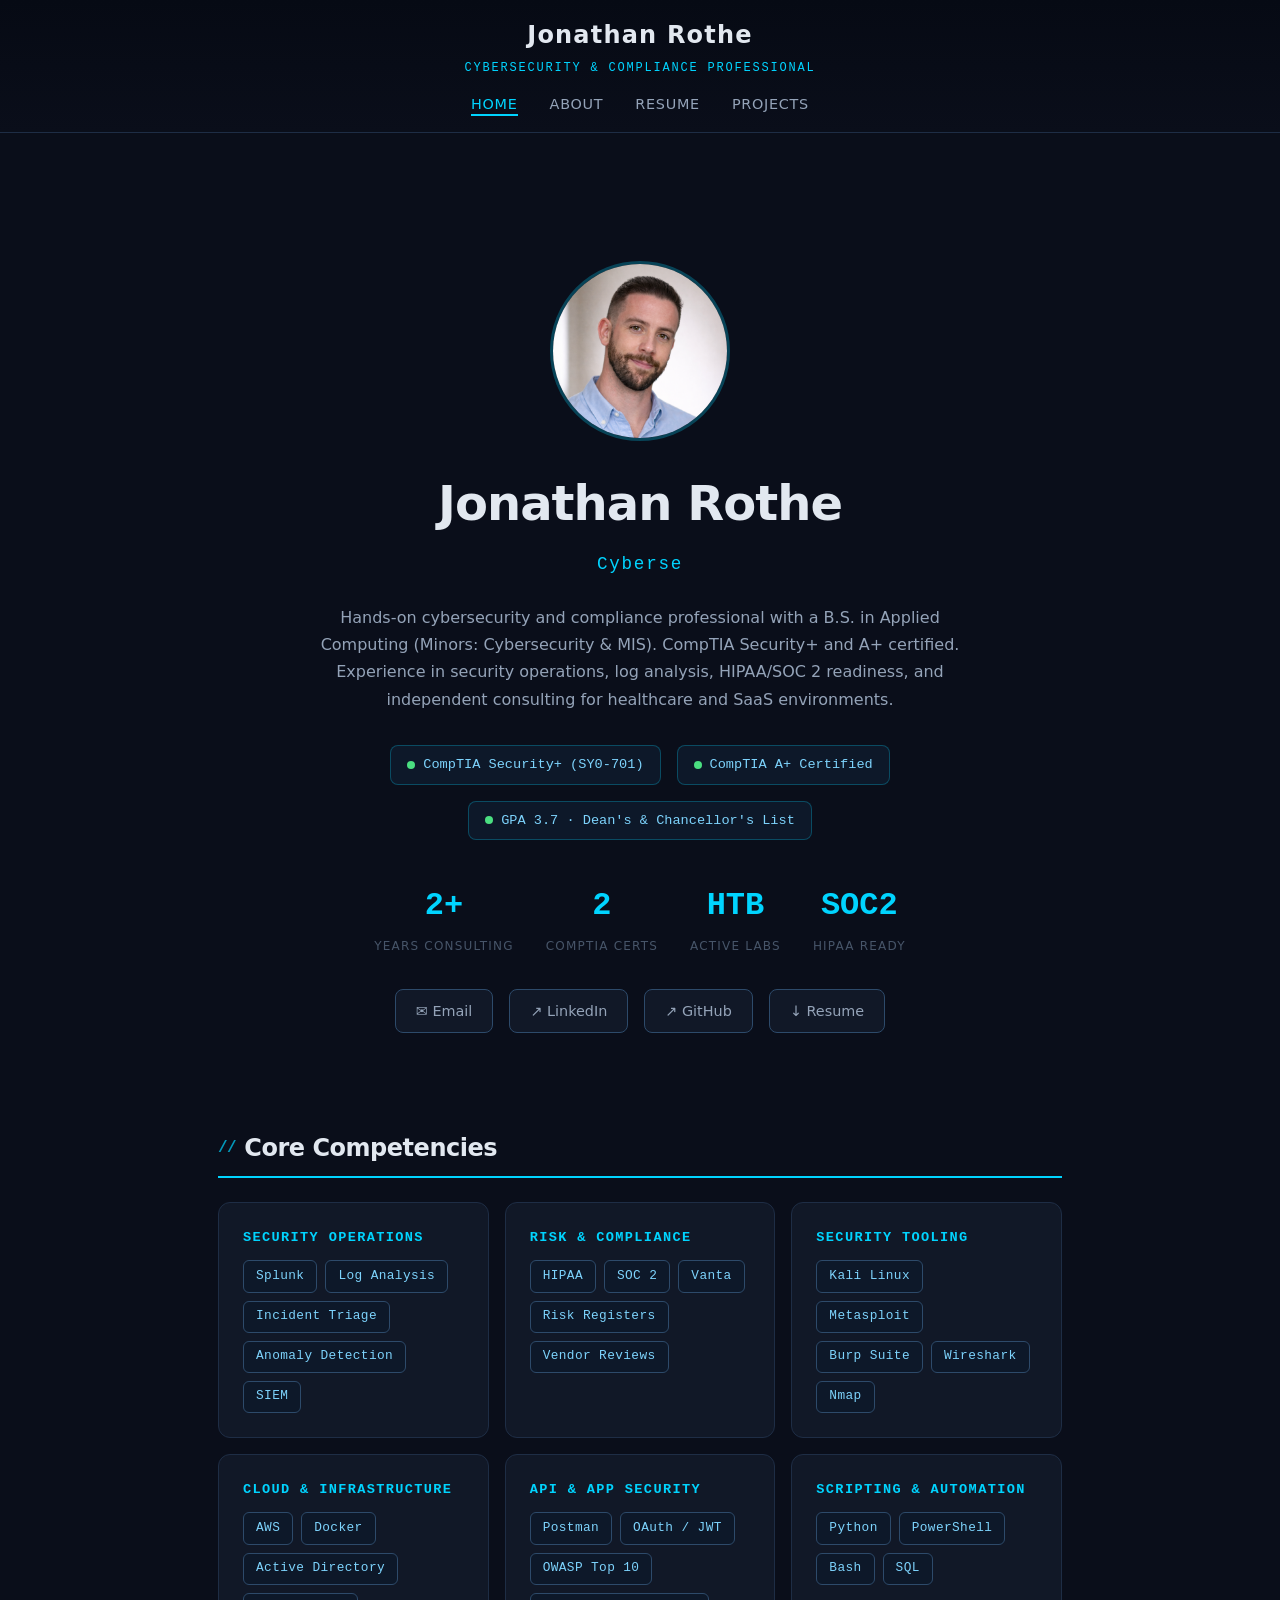
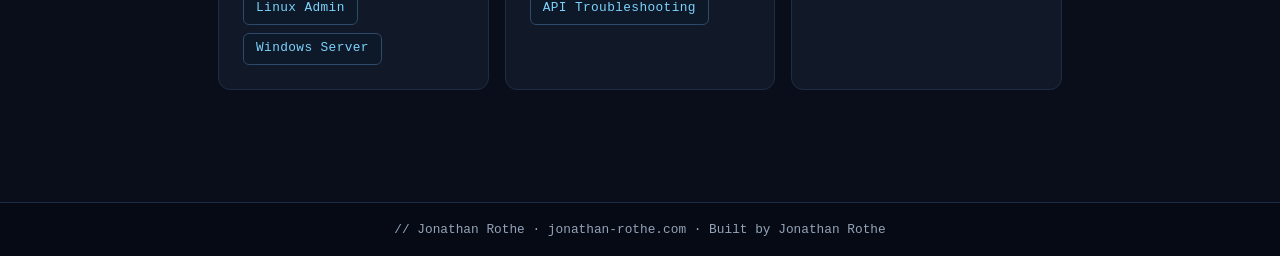
==== commit 3c0ddfbc: "Fix: apply cybersecurity rebrand correctly to main The previous PR merge did not apply our changes c" ====
--- a/index.html
+++ b/index.html
@@ -22,66 +22,135 @@
     </header>
 
     <main>
+        <!-- Hero -->
         <section class="hero">
-            <div class="hero-inner">
-                <span class="hero-name">Jonathan Rothe</span>
-                <h2 class="hero-title">IT Student and Professional | Low Code Web Developer | Cybersecurity Enthusiast</h2>
-                <div class="hero-actions">
-                    <a class="hero-button" href="projects.html">Explore Projects</a>
-                    <a class="hero-button ghost" href="resume.html">View Resume</a>
+            <img src="pictures/headshot.png" alt="Jonathan Rothe" class="responsive-image"
+                 style="width:180px;height:180px;border-radius:50%;object-fit:cover;object-position:center top;border:3px solid #00d4ff44;padding:0;margin-bottom:1.5rem;">
+            <h2>Jonathan Rothe</h2>
+            <p class="subtitle" id="typewriter">Cybersecurity &amp; Compliance Professional</p>
+
+            <p class="bio">
+                Hands-on cybersecurity and compliance professional with a B.S. in Applied Computing
+                (Minors: Cybersecurity &amp; MIS). CompTIA Security+ and A+ certified. Experience
+                in security operations, log analysis, HIPAA/SOC 2 readiness, and independent consulting
+                for healthcare and SaaS environments.
+            </p>
+
+            <!-- Cert badges -->
+            <div class="hero-certs">
+                <div class="hero-cert-badge">
+                    <span class="dot"></span>
+                    CompTIA Security+ (SY0-701)
                 </div>
+                <div class="hero-cert-badge">
+                    <span class="dot"></span>
+                    CompTIA A+ Certified
+                </div>
+                <div class="hero-cert-badge">
+                    <span class="dot"></span>
+                    GPA 3.7 · Dean's &amp; Chancellor's List
+                </div>
+            </div>
+
+            <!-- Stats -->
+            <div class="stats-row">
+                <div class="stat-item">
+                    <span class="stat-number">2+</span>
+                    <span class="stat-label">Years Consulting</span>
+                </div>
+                <div class="stat-item">
+                    <span class="stat-number">2</span>
+                    <span class="stat-label">CompTIA Certs</span>
+                </div>
+                <div class="stat-item">
+                    <span class="stat-number">HTB</span>
+                    <span class="stat-label">Active Labs</span>
+                </div>
+                <div class="stat-item">
+                    <span class="stat-number">SOC2</span>
+                    <span class="stat-label">HIPAA Ready</span>
+                </div>
+            </div>
+
+            <!-- Contact -->
+            <div class="contact-links">
+                <a href="mailto:Jonathan.E.J.Rothe@gmail.com" class="contact-btn">
+                    ✉ Email
+                </a>
+                <a href="https://www.linkedin.com/in/jonathan-rothe-mindful-life/" target="_blank" class="contact-btn">
+                    ↗ LinkedIn
+                </a>
+                <a href="https://github.com/BuddhaJon" target="_blank" class="contact-btn">
+                    ↗ GitHub
+                </a>
+                <a href="resume.html" class="contact-btn">
+                    ↓ Resume
+                </a>
             </div>
         </section>
 
-        <section class="intro">
-            <p>Hi, I&apos;m Jonathan Rothe &mdash; an IT Innovation student and Customer Care Specialist at Toast with a focus on cybersecurity, APIs, and technical troubleshooting. I&apos;m passionate about solving complex problems, building practical solutions, and helping people get the most out of technology. With experience in software support, web development, and IT systems, I bring both technical expertise and a strong customer-focused mindset to every project I work on.</p>
-        </section>
-
-        <section class="credential-showcase">
-            <h2>Credentials &amp; Certifications</h2>
-            <div class="credential-grid">
-                <article class="credential-card">
-                    <img src="pictures/CompTIA A+ Certificate.png" alt="CompTIA A+ Certificate">
-                    <div class="credential-content">
-                        <h3>CompTIA A+ Certified</h3>
-                        <p>Validated foundational IT knowledge, troubleshooting, and support excellence.</p>
-                        <a href="https://verify.CompTIA.org/" target="_blank" rel="noopener">Verify with CompTIA</a>
+        <!-- Core Competencies -->
+        <section>
+            <h2 class="section-title">Core Competencies</h2>
+            <div class="skills-grid">
+                <div class="card skill-category">
+                    <h3>Security Operations</h3>
+                    <div class="badge-grid">
+                        <span class="badge">Splunk</span>
+                        <span class="badge">Log Analysis</span>
+                        <span class="badge">Incident Triage</span>
+                        <span class="badge">Anomaly Detection</span>
+                        <span class="badge">SIEM</span>
                     </div>
-                </article>
-                <article class="credential-card">
-                    <img src="pictures/Security+.png" alt="CompTIA Security+ Certification Logo">
-                    <div class="credential-content">
-                        <h3>CompTIA Security+</h3>
-                        <p>Advancing expertise in security architecture, risk mitigation, and incident response.</p>
-                        <a href="https://verify.CompTIA.org/" target="_blank" rel="noopener">Verify with CompTIA</a>
+                </div>
+                <div class="card skill-category">
+                    <h3>Risk &amp; Compliance</h3>
+                    <div class="badge-grid">
+                        <span class="badge">HIPAA</span>
+                        <span class="badge">SOC 2</span>
+                        <span class="badge">Vanta</span>
+                        <span class="badge">Risk Registers</span>
+                        <span class="badge">Vendor Reviews</span>
                     </div>
-                </article>
-                <article class="credential-card">
-                    <img src="pictures/MCC.png" alt="University of Nebraska Omaha Logo">
-                    <div class="credential-content">
-                        <h3>Associate&apos;s Degree in Applied Sciences</h3>
-                        <p>Metropolitan Community College graduate building a career in modern technology.</p>
-                        <a href="https://www.mccneb.edu/" target="_blank" rel="noopener">Discover MCC Programs</a>
+                </div>
+                <div class="card skill-category">
+                    <h3>Security Tooling</h3>
+                    <div class="badge-grid">
+                        <span class="badge">Kali Linux</span>
+                        <span class="badge">Metasploit</span>
+                        <span class="badge">Burp Suite</span>
+                        <span class="badge">Wireshark</span>
+                        <span class="badge">Nmap</span>
                     </div>
-                </article>
-            </div>
-        </section>
-
-        <section class="media-feature">
-            <h2>Drone Videos and Youtube Channel</h2>
-            <div class="video-frame">
-                <iframe width="560" height="315" src="https://www.youtube.com/embed/6mIOGpzRtS8?si=1DBRKJnikWyeKHkV" title="YouTube video player" frameborder="0" allow="accelerometer; autoplay; clipboard-write; encrypted-media; gyroscope; picture-in-picture; web-share" referrerpolicy="strict-origin-when-cross-origin" allowfullscreen></iframe>
-            </div>
-        </section>
-
-        <section id="contact" class="links">
-            <h2>Links</h2>
-            <div class="link-grid">
-                <a class="link-card" href="mailto:jonathan.e.j.rothe@gmail.com">Email Jonathan</a>
-                <a class="link-card" href="https://www.linkedin.com/in/jonathan-rothe-mindful-life/" target="_blank" rel="noopener">LinkedIn Profile</a>
-                <a class="link-card" href="https://github.com/BuddhaJon" target="_blank" rel="noopener">GitHub Portfolio</a>
-                <a class="link-card" href="https://www.upwork.com/freelancers/~01af25e47357d0b56d?mp_source=share" target="_blank" rel="noopener">Upwork Profile</a>
-                <a class="link-card" href="https://jonathan-rothe.com" target="_blank" rel="noopener">Personal Domain</a>
+                </div>
+                <div class="card skill-category">
+                    <h3>Cloud &amp; Infrastructure</h3>
+                    <div class="badge-grid">
+                        <span class="badge">AWS</span>
+                        <span class="badge">Docker</span>
+                        <span class="badge">Active Directory</span>
+                        <span class="badge">Linux Admin</span>
+                        <span class="badge">Windows Server</span>
+                    </div>
+                </div>
+                <div class="card skill-category">
+                    <h3>API &amp; App Security</h3>
+                    <div class="badge-grid">
+                        <span class="badge">Postman</span>
+                        <span class="badge">OAuth / JWT</span>
+                        <span class="badge">OWASP Top 10</span>
+                        <span class="badge">API Troubleshooting</span>
+                    </div>
+                </div>
+                <div class="card skill-category">
+                    <h3>Scripting &amp; Automation</h3>
+                    <div class="badge-grid">
+                        <span class="badge">Python</span>
+                        <span class="badge">PowerShell</span>
+                        <span class="badge">Bash</span>
+                        <span class="badge">SQL</span>
+                    </div>
+                </div>
             </div>
         </section>
     </main>
@@ -128,5 +197,3 @@
     </script>
 </body>
 </html>
-
-
--- a/style.css
+++ b/style.css
@@ -1,594 +1,657 @@
-:root {
-    --primary-deep: #03122b;
-    --primary-main: #154d9c;
-    --primary-accent: #4f88ff;
-    --primary-soft: #8dc6ff;
-    --neutral-100: #f1f5fb;
-    --neutral-200: rgba(255, 255, 255, 0.92);
-    --neutral-300: rgba(255, 255, 255, 0.65);
-    --text-strong: #0a1536;
-    --text-body: #1f2f4d;
-    --text-muted: #5c6e91;
-    --shadow-elevated: 0 20px 45px rgba(8, 26, 60, 0.25);
-    --shadow-soft: 0 12px 24px rgba(15, 35, 75, 0.18);
-    --shadow-inset: inset 0 0 0 1px rgba(255, 255, 255, 0.2);
-}
-
-* {
+/* ============================================================
+   JONATHAN ROTHE — CYBERSECURITY PORTFOLIO
+   Global Stylesheet
+   ============================================================ */
+
+/* ── Reset & Base ── */
+*, *::before, *::after {
     box-sizing: border-box;
+    margin: 0;
+    padding: 0;
 }
 
 html, body {
     height: 100%;
-    margin: 0;
-    padding: 0;
 }
 
 body {
-    font-family: "Segoe UI", "Helvetica Neue", system-ui, sans-serif;
-    color: var(--text-body);
-    background: linear-gradient(135deg, #d9e9ff 0%, #f4f7fb 45%, #e5ecf5 100%);
+    font-family: -apple-system, BlinkMacSystemFont, 'Segoe UI', system-ui, sans-serif;
     display: flex;
     flex-direction: column;
     min-height: 100vh;
+    background-color: #0a0e1a;
+    color: #e2e8f0;
+    line-height: 1.6;
+    text-align: center;
+}
+
+/* ── Typography ── */
+h1, h2, h3 {
+    text-align: center;
+    font-weight: 700;
+    letter-spacing: -0.02em;
+}
+
+h2 {
+    font-size: 1.75rem;
+    color: #e2e8f0;
+    margin-bottom: 1rem;
+}
+
+h3 {
+    font-size: 1.2rem;
+    color: #00d4ff;
+}
+
+p {
+    color: #94a3b8;
     line-height: 1.7;
 }
 
+a {
+    color: #00d4ff;
+    text-decoration: none;
+    transition: color 0.2s ease;
+}
+
+a:hover {
+    color: #67e8f9;
+    text-decoration: none;
+}
+
+/* ── Section Divider ── */
+.section-title {
+    font-size: 1.5rem;
+    color: #e2e8f0;
+    text-align: left;
+    padding-bottom: 0.5rem;
+    border-bottom: 2px solid #00d4ff;
+    margin-bottom: 1.5rem;
+    display: flex;
+    align-items: center;
+    gap: 0.5rem;
+}
+
+.section-title::before {
+    content: '//';
+    color: #00d4ff;
+    font-family: 'Courier New', monospace;
+    font-size: 1rem;
+    opacity: 0.7;
+}
+
+/* ── Header ── */
 header {
-    background: linear-gradient(135deg, #020d21 0%, #152338 55%, #25354d 100%);
-    color: #eef2ff;
-    text-align: center;
-    padding: 2.5rem 1.5rem 2rem;
-    box-shadow: var(--shadow-elevated);
-    position: relative;
-    isolation: isolate;
-}
-
-header::after {
-    content: "";
-    position: absolute;
-    inset: 0;
-    background: linear-gradient(135deg, rgba(79, 136, 255, 0.35), transparent 70%);
-    pointer-events: none;
-    mix-blend-mode: screen;
+    background: linear-gradient(180deg, #060a14 0%, #0a0e1a 100%);
+    border-bottom: 1px solid #1e2d45;
+    padding: 1rem 2rem;
+    position: sticky;
+    top: 0;
+    z-index: 100;
+    backdrop-filter: blur(8px);
 }
 
 header h1 {
-    margin: 0;
-    color: #eef2ff;
-    font-size: clamp(2rem, 3vw, 2.8rem);
-    letter-spacing: 0.08em;
+    font-size: 1.5rem;
+    color: #e2e8f0;
+    margin-bottom: 0.25rem;
+    letter-spacing: 0.05em;
+}
+
+header .tagline {
+    font-size: 0.75rem;
+    color: #00d4ff;
+    letter-spacing: 0.15em;
     text-transform: uppercase;
+    font-family: 'Courier New', monospace;
+    margin-bottom: 0.75rem;
 }
 
 nav ul {
     list-style: none;
     display: flex;
-    gap: clamp(1rem, 4vw, 2.5rem);
     justify-content: center;
+    gap: 2rem;
+    flex-wrap: wrap;
+}
+
+nav ul li a {
+    color: #94a3b8;
+    font-size: 0.9rem;
+    font-weight: 500;
+    letter-spacing: 0.05em;
+    text-transform: uppercase;
+    transition: color 0.2s ease;
+    padding-bottom: 2px;
+    border-bottom: 2px solid transparent;
+}
+
+nav ul li a:hover,
+nav ul li a.active {
+    color: #00d4ff;
+    border-bottom-color: #00d4ff;
+    text-decoration: none;
+}
+
+/* ── Main Layout ── */
+main {
+    flex: 1;
+    padding: 2rem 10%;
+    padding-bottom: 4rem;
+    max-width: 1100px;
+    margin: 0 auto;
+    width: 100%;
+}
+
+section {
+    margin-bottom: 3rem;
+}
+
+/* ── Cards ── */
+.card {
+    background: #111827;
+    border: 1px solid #1e2d45;
+    border-radius: 12px;
+    padding: 1.5rem;
+    text-align: left;
+    transition: border-color 0.2s ease, box-shadow 0.2s ease;
+}
+
+.card:hover {
+    border-color: #00d4ff33;
+    box-shadow: 0 0 20px #00d4ff15;
+}
+
+/* ── Skill Badges ── */
+.badge-grid {
+    display: flex;
+    flex-wrap: wrap;
+    gap: 0.5rem;
+    margin-top: 0.75rem;
+}
+
+.badge {
+    background: #0d1829;
+    border: 1px solid #2d4a6a;
+    color: #7dd3fc;
+    border-radius: 6px;
+    padding: 0.3rem 0.75rem;
+    font-size: 0.8rem;
+    font-family: 'Courier New', monospace;
+    letter-spacing: 0.03em;
+    transition: border-color 0.2s, background 0.2s;
+}
+
+.badge:hover {
+    border-color: #00d4ff;
+    background: #0d1f35;
+}
+
+.badge.green {
+    border-color: #15532e;
+    color: #4ade80;
+    background: #052e16;
+}
+
+.badge.cyan {
+    border-color: #164e63;
+    color: #22d3ee;
+    background: #083344;
+}
+
+.badge.orange {
+    border-color: #7c2d12;
+    color: #fb923c;
+    background: #431407;
+}
+
+/* ── Cert Badges ── */
+.cert-card {
+    display: flex;
     align-items: center;
-    padding: 1.25rem 0 0;
+    gap: 1rem;
+    background: #0d1829;
+    border: 1px solid #00d4ff44;
+    border-radius: 10px;
+    padding: 1rem 1.25rem;
+    text-align: left;
+}
+
+.cert-icon {
+    font-size: 2rem;
+    flex-shrink: 0;
+}
+
+.cert-card h3 {
+    font-size: 1rem;
+    color: #00d4ff;
+    margin-bottom: 0.25rem;
+}
+
+.cert-card p {
+    font-size: 0.8rem;
+    color: #64748b;
     margin: 0;
+}
+
+.cert-card .cert-verify {
+    font-size: 0.75rem;
+    color: #4ade80;
+    margin-top: 0.25rem;
+    display: block;
+}
+
+/* ── Timeline / Experience ── */
+.timeline-entry {
+    text-align: left;
+    position: relative;
+    padding-left: 1.25rem;
+    border-left: 2px solid #1e3a5f;
+    margin-bottom: 1.75rem;
+}
+
+.timeline-entry::before {
+    content: '';
+    position: absolute;
+    left: -5px;
+    top: 0.4rem;
+    width: 8px;
+    height: 8px;
+    background: #00d4ff;
+    border-radius: 50%;
+}
+
+.timeline-entry h3 {
+    font-size: 1rem;
+    color: #e2e8f0;
+    margin-bottom: 0.15rem;
+    text-align: left;
+}
+
+.timeline-entry .org {
+    color: #00d4ff;
+    font-size: 0.85rem;
+    font-weight: 600;
+}
+
+.timeline-entry .date {
+    color: #475569;
+    font-size: 0.8rem;
+    font-family: 'Courier New', monospace;
+    margin-bottom: 0.5rem;
+}
+
+.timeline-entry ul {
+    list-style: none;
+    padding: 0;
+    margin-top: 0.5rem;
+}
+
+.timeline-entry ul li {
+    color: #94a3b8;
+    font-size: 0.9rem;
+    padding: 0.2rem 0;
+    padding-left: 1rem;
+    position: relative;
+}
+
+.timeline-entry ul li::before {
+    content: '›';
+    color: #00d4ff;
+    position: absolute;
+    left: 0;
+}
+
+/* ── Footer ── */
+footer {
+    background: #060a14;
+    border-top: 1px solid #1e2d45;
+    color: #475569;
+    text-align: center;
+    padding: 1rem 0;
+    font-size: 0.8rem;
+    font-family: 'Courier New', monospace;
+}
+
+/* ── Responsive Images ── */
+.responsive-image, .responsive-video {
+    display: block;
+    margin: 2rem auto;
+    max-width: 100%;
+    height: auto;
+    border-radius: 12px;
+    border: 1px solid #1e2d45;
+}
+
+/* ── Download Button ── */
+.download-button {
+    font-size: 1rem;
+    padding: 0.75rem 2rem;
+    background: transparent;
+    color: #00d4ff;
+    border: 2px solid #00d4ff;
+    cursor: pointer;
+    border-radius: 8px;
+    font-weight: 600;
+    letter-spacing: 0.05em;
+    transition: background 0.2s ease, color 0.2s ease;
+}
+
+.download-button:hover {
+    background: #00d4ff;
+    color: #0a0e1a;
+}
+
+#download {
+    text-align: center;
+    margin-bottom: 2rem;
+}
+
+/* ── Hero Section (index.html) ── */
+.hero {
+    padding: 4rem 0 3rem;
+    text-align: center;
+}
+
+.hero h2 {
+    font-size: 3rem;
+    font-weight: 800;
+    color: #e2e8f0;
+    margin-bottom: 0.5rem;
+}
+
+.hero .subtitle {
+    font-size: 1.1rem;
+    color: #00d4ff;
+    font-family: 'Courier New', monospace;
+    letter-spacing: 0.1em;
+    margin-bottom: 1.5rem;
+    min-height: 1.6em;
+}
+
+.hero .bio {
+    max-width: 680px;
+    margin: 0 auto 2rem;
+    color: #94a3b8;
+    font-size: 1rem;
+}
+
+.hero-certs {
+    display: flex;
+    justify-content: center;
+    gap: 1rem;
     flex-wrap: wrap;
-}
-
-nav a {
+    margin: 1.5rem 0 2.5rem;
+}
+
+.hero-cert-badge {
+    display: flex;
+    align-items: center;
+    gap: 0.5rem;
+    background: #0d1829;
+    border: 1px solid #00d4ff44;
+    border-radius: 8px;
+    padding: 0.5rem 1rem;
+    font-size: 0.85rem;
+    color: #7dd3fc;
+    font-family: 'Courier New', monospace;
+}
+
+.hero-cert-badge .dot {
+    width: 8px;
+    height: 8px;
+    background: #4ade80;
+    border-radius: 50%;
+    animation: pulse 2s infinite;
+}
+
+@keyframes pulse {
+    0%, 100% { opacity: 1; }
+    50% { opacity: 0.3; }
+}
+
+.contact-links {
+    display: flex;
+    justify-content: center;
+    gap: 1rem;
+    flex-wrap: wrap;
+    margin-top: 1rem;
+}
+
+.contact-btn {
     display: inline-flex;
     align-items: center;
+    gap: 0.4rem;
+    padding: 0.6rem 1.25rem;
+    border: 1px solid #2d4a6a;
+    border-radius: 8px;
+    color: #94a3b8;
+    font-size: 0.9rem;
+    transition: border-color 0.2s, color 0.2s, background 0.2s;
+    background: #111827;
+}
+
+.contact-btn:hover {
+    border-color: #00d4ff;
+    color: #00d4ff;
+    background: #0d1829;
+    text-decoration: none;
+}
+
+/* ── Stats Row ── */
+.stats-row {
+    display: flex;
     justify-content: center;
-    padding: 0.65rem 1.6rem;
-    border-radius: 999px;
-    font-weight: 600;
-    color: #eef2ff;
-    letter-spacing: 0.05em;
+    gap: 2rem;
+    flex-wrap: wrap;
+    margin: 2rem 0;
+}
+
+.stat-item {
+    text-align: center;
+}
+
+.stat-item .stat-number {
+    font-size: 2rem;
+    font-weight: 800;
+    color: #00d4ff;
+    font-family: 'Courier New', monospace;
+    display: block;
+}
+
+.stat-item .stat-label {
+    font-size: 0.75rem;
+    color: #475569;
+    text-transform: uppercase;
+    letter-spacing: 0.1em;
+}
+
+/* ── Skills Grid ── */
+.skills-grid {
+    display: grid;
+    grid-template-columns: repeat(auto-fit, minmax(260px, 1fr));
+    gap: 1rem;
+    text-align: left;
+}
+
+.skill-category h3 {
+    font-size: 0.85rem;
+    text-transform: uppercase;
+    letter-spacing: 0.1em;
+    color: #00d4ff;
+    margin-bottom: 0.75rem;
+    font-family: 'Courier New', monospace;
+    text-align: left;
+}
+
+/* ── Projects Page ── */
+.projects-container {
+    text-align: center;
+    padding: 1rem 0;
+}
+
+.projects-container > p {
+    max-width: 700px;
+    margin: 0 auto 2rem;
+}
+
+.projects-grid {
+    display: grid;
+    grid-template-columns: repeat(auto-fit, minmax(260px, 1fr));
+    gap: 1.25rem;
+    text-align: left;
+}
+
+.project-card {
+    background: #111827;
+    border: 1px solid #1e2d45;
+    border-radius: 12px;
+    overflow: hidden;
+    transition: border-color 0.2s, box-shadow 0.2s, transform 0.2s;
     text-decoration: none;
-    background: linear-gradient(135deg, rgba(79, 136, 255, 0.35), rgba(20, 77, 156, 0.25));
-    backdrop-filter: blur(12px);
-    box-shadow: 0 8px 18px rgba(16, 41, 88, 0.3);
-    transition: transform 0.25s ease, box-shadow 0.25s ease, background 0.25s ease;
-}
-
-nav a::after {
-    content: none;
-}
-
-nav a:hover,
-nav a:focus-visible {
+    display: block;
+    color: inherit;
+}
+
+.project-card:hover {
+    border-color: #00d4ff44;
+    box-shadow: 0 0 20px #00d4ff15;
     transform: translateY(-3px);
-    box-shadow: 0 14px 26px rgba(17, 56, 129, 0.35);
-    background: linear-gradient(135deg, rgba(79, 136, 255, 0.55), rgba(20, 77, 156, 0.45));
-}
-
-main {
-    width: min(1100px, 88%);
-    margin: clamp(2.5rem, 6vw, 4rem) auto;
-    padding: clamp(2rem, 4vw, 4rem);
-    background: var(--neutral-200);
-    border-radius: 28px;
-    box-shadow: var(--shadow-elevated);
-    backdrop-filter: blur(18px);
-    display: flex;
-    flex-direction: column;
-    gap: clamp(2.5rem, 4vw, 3.5rem);
-}
-
-section {
-    margin: 0;
-    padding: clamp(1.5rem, 3vw, 2.25rem);
-    border-radius: 24px;
-    background: linear-gradient(140deg, rgba(141, 198, 255, 0.22) 0%, rgba(255, 255, 255, 0.82) 100%);
-    box-shadow: var(--shadow-soft);
-    position: relative;
-    overflow: hidden;
-}
-
-section::before {
-    content: "";
-    position: absolute;
-    inset: 0;
-    background: linear-gradient(160deg, rgba(79, 136, 255, 0.2), transparent 65%);
-    opacity: 0.8;
-    pointer-events: none;
-}
-
-section > * {
-    position: relative;
-    z-index: 1;
-}
-
-h1, h2, h3 {
-    font-family: "Segoe UI", "Helvetica Neue", system-ui, sans-serif;
-    margin: 0 0 1rem;
-    color: var(--text-strong);
-    letter-spacing: 0.04em;
-}
-
-h2 {
-    font-size: clamp(1.75rem, 3vw, 2.25rem);
-}
-
-h3 {
-    font-size: clamp(1.35rem, 2.5vw, 1.75rem);
-    color: var(--primary-main);
-}
-
-p {
-    margin: 0 0 1.1rem;
-    font-size: 1.05rem;
-    color: var(--text-body);
-}
-
-strong {
-    color: var(--primary-main);
-}
-
-ul,
-ol {
-    list-style: none;
-    margin: 1.5rem 0 0;
-    padding: 0;
-}
-
-main ul,
-main ol {
-    display: grid;
-    gap: 1rem;
-}
-
-main li {
-    background: linear-gradient(135deg, rgba(13, 61, 130, 0.08), rgba(255, 255, 255, 0.8));
-    padding: 1rem 1.35rem;
-    border-radius: 18px;
-    font-size: 1.03rem;
-    color: var(--text-body);
-    box-shadow: var(--shadow-soft);
-    border: 1px solid rgba(79, 136, 255, 0.1);
-    transition: transform 0.25s ease, box-shadow 0.25s ease;
-}
-
-main li:hover {
-    transform: translateY(-2px);
-    box-shadow: 0 16px 32px rgba(16, 41, 88, 0.18);
-}
-
-.skills-summary ul {
-    grid-template-columns: repeat(auto-fit, minmax(260px, 1fr));
-}
-
-.hero {
-    position: relative;
-    background: linear-gradient(135deg, rgba(3, 18, 43, 0.88), rgba(21, 77, 156, 0.65)), url('pictures/selfie.jpg') center/cover;
-    color: #f7f9ff;
-    padding: clamp(3rem, 6vw, 5rem);
-    border-radius: 28px;
-    overflow: hidden;
-    min-height: clamp(320px, 55vw, 420px);
+    text-decoration: none;
+    color: inherit;
+}
+
+.project-card-img {
+    width: 100%;
+    height: 160px;
+    background: #0d1829;
     display: flex;
     align-items: center;
     justify-content: center;
-    text-align: center;
-}
-
-.hero-inner {
-    position: relative;
-    z-index: 1;
-    display: flex;
-    flex-direction: column;
-    gap: clamp(1rem, 3vw, 1.75rem);
-    align-items: center;
-    max-width: min(780px, 92%);
-}
-
-.hero::before {
-    content: "";
-    position: absolute;
-    inset: 0;
-    background: radial-gradient(circle at 20% 20%, rgba(141, 198, 255, 0.35), transparent 55%),
-        radial-gradient(circle at 80% 80%, rgba(79, 136, 255, 0.3), transparent 60%);
-    z-index: 0;
-}
-
-.hero-name {
-    font-size: clamp(1.1rem, 2vw, 1.3rem);
-    letter-spacing: 0.4em;
-    text-transform: uppercase;
-    color: rgba(255, 255, 255, 0.9);
-}
-
-.hero-title {
-    font-size: clamp(1.6rem, 4vw, 2.6rem);
-    margin: 0;
-    color: #f7f9ff;
-}
-
-.hero-actions {
-    display: flex;
-    gap: 1rem;
-    flex-wrap: wrap;
-    justify-content: center;
-}
-
-.hero-button {
-    display: inline-flex;
-    align-items: center;
-    justify-content: center;
-    padding: 0.85rem 1.85rem;
-    border-radius: 999px;
-    background: linear-gradient(135deg, rgba(141, 198, 255, 0.9), rgba(79, 136, 255, 0.9));
-    color: #0a1536;
-    font-weight: 700;
-    letter-spacing: 0.08em;
-    box-shadow: 0 16px 32px rgba(12, 42, 98, 0.35);
-    transition: transform 0.25s ease, box-shadow 0.25s ease;
-}
-
-.hero-button:hover,
-.hero-button:focus-visible {
-    transform: translateY(-4px);
-    box-shadow: 0 22px 44px rgba(12, 42, 98, 0.4);
-}
-
-.hero-button::after {
-    display: none;
-}
-
-.hero-button.ghost {
-    background: rgba(9, 24, 54, 0.35);
-    color: #f7f9ff;
-    border: 1px solid rgba(141, 198, 255, 0.6);
-    box-shadow: 0 12px 28px rgba(9, 24, 54, 0.55);
-}
-
-.hero-button.ghost:hover,
-.hero-button.ghost:focus-visible {
-    transform: translateY(-4px);
-    box-shadow: 0 18px 38px rgba(9, 24, 54, 0.65);
-}
-
-.intro {
-    text-align: center;
-}
-
-.intro p {
-    margin: 0;
-    font-size: 1.1rem;
-    color: var(--text-body);
-}
-
-.credential-showcase {
-    text-align: center;
-}
-
-.credential-showcase h2 {
-    margin-bottom: 1.5rem;
-}
-
-.credential-grid {
-    display: grid;
-    grid-template-columns: repeat(auto-fit, minmax(240px, 1fr));
-    gap: 1.75rem;
-}
-
-.credential-card {
-    background: rgba(255, 255, 255, 0.88);
-    border-radius: 22px;
-    padding: 1.4rem;
-    box-shadow: var(--shadow-soft);
-    border: 1px solid rgba(79, 136, 255, 0.18);
-    display: flex;
-    flex-direction: column;
-    gap: 1.1rem;
-    align-items: center;
-    text-align: center;
-}
-
-.credential-card img {
-    width: 100%;
-    height: 160px;
-    object-fit: contain;
-    border-radius: 18px;
-    background: rgba(255, 255, 255, 0.95);
-    padding: 1rem;
-    box-shadow: var(--shadow-inset);
-}
-
-.credential-content {
-    display: flex;
-    flex-direction: column;
-    gap: 0.75rem;
-    align-items: center;
-}
-
-.credential-content h3 {
-    margin: 0;
-    font-size: 1.2rem;
-    color: var(--text-strong);
-}
-
-.credential-content p {
-    margin: 0;
-    font-size: 1rem;
-    color: var(--text-body);
-}
-
-.credential-content a {
-    font-weight: 700;
-}
-
-.media-feature {
-    text-align: center;
-}
-
-.video-frame {
-    position: relative;
-    width: 100%;
-    padding-top: 56.25%;
-    border-radius: 24px;
     overflow: hidden;
-    box-shadow: var(--shadow-elevated);
-    border: 1px solid rgba(79, 136, 255, 0.2);
-}
-
-.video-frame iframe {
-    position: absolute;
-    inset: 0;
+}
+
+.project-card-img img {
     width: 100%;
     height: 100%;
-}
-
-.links {
-    text-align: center;
-}
-
-.link-grid {
-    display: grid;
-    grid-template-columns: repeat(auto-fit, minmax(200px, 1fr));
-    gap: 1.25rem;
-}
-
-.link-card {
-    display: inline-flex;
+    object-fit: cover;
+}
+
+.project-card-body {
+    padding: 1.25rem;
+}
+
+.project-card-body h3 {
+    font-size: 1rem;
+    color: #e2e8f0;
+    text-align: left;
+    margin-bottom: 0.4rem;
+}
+
+.project-card-body p {
+    font-size: 0.85rem;
+    color: #64748b;
+    margin-bottom: 0.75rem;
+}
+
+.project-tag {
+    display: inline-block;
+    background: #0d1829;
+    border: 1px solid #2d4a6a;
+    color: #7dd3fc;
+    border-radius: 4px;
+    padding: 0.15rem 0.5rem;
+    font-size: 0.72rem;
+    font-family: 'Courier New', monospace;
+    margin-right: 0.3rem;
+    margin-bottom: 0.3rem;
+}
+
+/* Keep old button classes for backward compatibility */
+.project-buttons,
+.project-images {
+    display: none;
+}
+
+/* ── Finance Tool styles (preserved) ── */
+#budgeting-tool #expense-list {
+    margin-top: 10px;
+    display: flex;
+    flex-direction: column;
+    align-items: stretch;
+    gap: 10px;
+}
+
+#budgeting-tool #expense-list div {
+    display: flex;
+    flex-direction: row;
+    gap: 10px;
     align-items: center;
+}
+
+#budgeting-tool #expense-list input[type="text"] {
+    flex: 1;
+    padding: 8px;
+    border: 1px solid #2d4a6a;
+    border-radius: 4px;
+    background: #0d1829;
+    color: #e2e8f0;
+}
+
+#budgeting-tool #expense-list button.remove-expense {
+    background-color: #dc3545;
+    color: white;
+    border: none;
+    border-radius: 4px;
+    padding: 8px 12px;
+    cursor: pointer;
+    transition: background-color 0.3s ease;
+}
+
+#budgeting-tool #expense-list button.remove-expense:hover {
+    background-color: #c82333;
+}
+
+.tool-buttons {
+    display: flex;
     justify-content: center;
-    padding: 1.1rem 1.35rem;
-    border-radius: 18px;
-    background: linear-gradient(135deg, rgba(21, 77, 156, 0.9), rgba(79, 136, 255, 0.95));
-    color: #f7f9ff;
-    font-weight: 600;
-    letter-spacing: 0.06em;
-    box-shadow: var(--shadow-soft);
-    text-align: center;
-    transition: transform 0.25s ease, box-shadow 0.25s ease;
-}
-
-.link-card::after {
-    display: none;
-}
-
-.link-card:hover,
-.link-card:focus-visible {
-    transform: translateY(-3px);
-    box-shadow: 0 20px 32px rgba(21, 77, 156, 0.35);
-}.responsive-image,
-.responsive-video {
-    display: block;
-    margin: clamp(1rem, 2vw, 1.5rem) auto clamp(1.5rem, 4vw, 2.5rem);
-    max-width: min(100%, 720px);
-    height: auto;
-    border-radius: 24px;
-    box-shadow: var(--shadow-soft);
-    border: 1px solid rgba(79, 136, 255, 0.18);
-}
-
-a {
-    color: var(--primary-main);
-    font-weight: 600;
-    text-decoration: none;
-    position: relative;
-    transition: color 0.25s ease;
-}
-
-a::after {
-    content: "";
-    position: absolute;
-    left: 0;
-    bottom: -4px;
-    width: 100%;
-    height: 2px;
-    background: linear-gradient(135deg, var(--primary-accent), var(--primary-soft));
-    transform: scaleX(0);
-    transform-origin: left;
-    transition: transform 0.25s ease;
-}
-
-a:hover,
-a:focus-visible {
-    color: var(--primary-accent);
-}
-
-a:hover::after,
-a:focus-visible::after {
-    transform: scaleX(1);
-}
-
-.download-button,
-button,
-.project-buttons a,
-.tool-buttons button,
-.tool-section button {
-    font-size: 1rem;
-    padding: 0.9rem 1.75rem;
-    border: none;
-    border-radius: 999px;
-    background: linear-gradient(135deg, var(--primary-main), var(--primary-accent));
-    color: #f7f9ff;
+    gap: 80px;
+    margin-bottom: 40px;
+    padding: 20px 0;
+    background-color: #111827;
+    border-bottom: 1px solid #1e2d45;
+}
+
+.tool-buttons button {
+    background-color: #0d1829;
+    color: #00d4ff;
+    padding: 12px 28px;
+    font-size: 1rem;
+    border: 1px solid #00d4ff44;
+    border-radius: 8px;
     cursor: pointer;
-    font-weight: 600;
-    letter-spacing: 0.05em;
-    box-shadow: 0 14px 30px rgba(21, 77, 156, 0.3);
-    transition: transform 0.25s ease, box-shadow 0.25s ease;
-}
-
-.download-button:hover,
-button:hover,
-.project-buttons a:hover,
-.tool-buttons button:hover,
-.tool-section button:hover {
-    transform: translateY(-3px);
-    box-shadow: 0 20px 38px rgba(21, 77, 156, 0.35);
-}
-
-#download {
-    text-align: center;
-}
-
-footer {
-    background: linear-gradient(135deg, #020d21 0%, #152338 55%, #25354d 100%);
-    color: #eef2ff;
-    text-align: center;
-    padding: 1.8rem 1rem;
-    margin-top: auto;
-    box-shadow: var(--shadow-elevated);
-}
-
-footer p {
-    margin: 0;
-    color: #eef2ff;
-    font-size: 0.95rem;
-    letter-spacing: 0.08em;
-    text-transform: uppercase;
-}
-
-.projects-container {
-    text-align: left;
-}
-
-.projects-container h2,
-.projects-container p {
-    text-align: left;
-}
-
-.project-list {
-    display: grid;
-    gap: clamp(2rem, 4vw, 3rem);
-}
-
-.project-card {
-    background: linear-gradient(145deg, rgba(141, 198, 255, 0.18), rgba(255, 255, 255, 0.9));
-    border-radius: 26px;
-    padding: clamp(1.75rem, 4vw, 2.25rem);
-    box-shadow: var(--shadow-soft);
-    border: 1px solid rgba(79, 136, 255, 0.12);
-    display: flex;
-    flex-direction: column;
-    gap: clamp(1.5rem, 3vw, 2rem);
-    overflow: hidden;
-}
-
-.project-image {
-    width: 100%;
-    border-radius: 22px;
-    box-shadow: var(--shadow-soft);
-    border: 1px solid rgba(79, 136, 255, 0.15);
-    object-fit: cover;
-    max-height: 420px;
-}
-
-.project-content {
-    display: flex;
-    flex-direction: column;
-    gap: 1rem;
-}
-
-.project-content h3 {
-    margin: 0;
-    color: var(--text-strong);
-    font-size: clamp(1.3rem, 2.6vw, 1.6rem);
-}
-
-.project-content p {
-    margin: 0;
-    color: var(--text-body);
-}
-
-.project-link {
-    align-self: flex-start;
-    padding: 0.85rem 1.9rem;
-    border-radius: 999px;
-    background: linear-gradient(135deg, var(--primary-main), var(--primary-accent));
-    color: #f7f9ff;
-    font-weight: 600;
-    letter-spacing: 0.06em;
-    text-decoration: none;
-    box-shadow: 0 16px 34px rgba(21, 77, 156, 0.32);
-    transition: transform 0.25s ease, box-shadow 0.25s ease;
-}
-
-.project-link:hover,
-.project-link:focus-visible {
-    transform: translateY(-3px);
-    box-shadow: 0 22px 42px rgba(21, 77, 156, 0.38);
-}.tool-buttons {
-    display: flex;
-    justify-content: center;
-    gap: 1.25rem;
-    flex-wrap: wrap;
-    padding: 1.5rem 0;
-}
-
-.tool-buttons button {
-    background: linear-gradient(135deg, #1e3a68, #4f88ff);
-    min-width: 200px;
+    transition: all 0.3s ease;
+}
+
+.tool-buttons button:hover {
+    background-color: #00d4ff;
+    color: #0a0e1a;
+    transform: translateY(-2px);
+}
+
+.tool-buttons button.active {
+    background-color: #00d4ff;
+    color: #0a0e1a;
+    font-weight: 700;
 }
 
 .tool-section {
     display: none;
-    padding: clamp(1.5rem, 4vw, 2.5rem);
-    background: var(--neutral-200);
-    border-radius: 24px;
-    box-shadow: var(--shadow-soft);
-    border: 1px solid rgba(79, 136, 255, 0.12);
-    max-width: 900px;
+    padding: 20px;
+    background-color: #111827;
+    border: 1px solid #1e2d45;
+    border-radius: 10px;
+    max-width: 800px;
     margin: 0 auto;
 }
 
@@ -597,277 +660,128 @@
 }
 
 .tool-section form {
-    display: flex;
-    flex-direction: column;
-    gap: 1rem;
+    display: inline-block;
+    text-align: left;
+    width: 100%;
 }
 
 .tool-section form div {
-    display: flex;
-    flex-direction: column;
-    gap: 0.5rem;
+    margin-bottom: 15px;
+    display: flex;
+    align-items: center;
+    justify-content: space-between;
 }
 
 .tool-section label {
-    font-weight: 600;
-    color: var(--text-strong);
+    display: inline-block;
+    width: 150px;
+    font-weight: bold;
+    text-align: right;
+    margin-right: 10px;
+    color: #94a3b8;
 }
 
 .tool-section input[type="text"],
 .tool-section select {
-    width: 100%;
-    padding: 0.85rem 1rem;
-    border-radius: 14px;
-    border: 1px solid rgba(79, 136, 255, 0.25);
-    background: rgba(255, 255, 255, 0.9);
-    font-size: 1rem;
-    color: var(--text-body);
+    width: 60%;
+    padding: 8px;
+    border: 1px solid #2d4a6a;
+    border-radius: 4px;
+    background: #0d1829;
+    color: #e2e8f0;
+    font-size: 1rem;
+}
+
+.tool-section button {
+    background-color: #00d4ff;
+    color: #0a0e1a;
+    padding: 10px 20px;
+    font-size: 1rem;
+    border: none;
+    border-radius: 4px;
+    cursor: pointer;
+    font-weight: 700;
+    transition: background-color 0.3s ease;
+    display: block;
+    margin: 0 auto;
+}
+
+.tool-section button:hover {
+    background-color: #67e8f9;
+}
+
+.calc-button {
+    margin-top: 30px;
+    margin-bottom: 30px;
 }
 
 .tool-section .error-message {
-    color: #ff5f79;
-    font-weight: 600;
-}
-
-.calc-button {
-    margin: 1.5rem 0 0;
-}
-
-.about-layout {
-    display: flex;
-    flex-direction: column;
-    gap: clamp(1.5rem, 3vw, 2.5rem);
-    align-items: center;
-    text-align: left;
-}
-
-.about-copy {
-    display: flex;
-    flex-direction: column;
-    gap: 1rem;
-}
-
-.about-copy p {
-    margin: 0;
-}
-
-.resume-intro {
-    text-align: center;
-    background: linear-gradient(140deg, rgba(79, 136, 255, 0.25), rgba(255, 255, 255, 0.85));
-}
-
-.resume-intro h2 {
-    margin-bottom: 1.25rem;
-    letter-spacing: 0.1em;
-    text-transform: uppercase;
-}
-
-.resume-meta {
-    display: flex;
-    flex-wrap: wrap;
-    gap: 1rem 2.5rem;
-    justify-content: center;
-    font-weight: 600;
-    font-size: 1.05rem;
-    color: var(--text-strong);
-}
-
-.resume-meta span {
-    color: var(--text-strong);
-}
-
-.resume-section {
-    display: flex;
-    flex-direction: column;
-    gap: 1.75rem;
-}
-
-.resume-section h3 {
-    text-transform: uppercase;
-    letter-spacing: 0.12em;
-    font-size: clamp(1.35rem, 2.4vw, 1.65rem);
-}
-
-.resume-entry {
-    background: rgba(255, 255, 255, 0.75);
-    border-radius: 18px;
-    padding: clamp(1.25rem, 3vw, 1.75rem);
-    border: 1px solid rgba(79, 136, 255, 0.2);
-    box-shadow: 0 12px 26px rgba(12, 42, 98, 0.08);
-    position: relative;
-    overflow: hidden;
-}
-
-.resume-entry::before {
-    content: "";
-    position: absolute;
-    inset: 0;
-    border-radius: inherit;
-    background: linear-gradient(135deg, rgba(79, 136, 255, 0.15), transparent 70%);
-    opacity: 0.9;
-    pointer-events: none;
-}
-
-.resume-entry > * {
-    position: relative;
-    z-index: 1;
-}
-
-.resume-entry-header {
-    display: flex;
-    flex-wrap: wrap;
-    gap: 0.65rem;
-    justify-content: space-between;
-    align-items: baseline;
-    margin-bottom: 1rem;
-}
-
-.resume-entry-header h4 {
-    margin: 0;
-    font-size: clamp(1.1rem, 2vw, 1.35rem);
-    color: var(--text-strong);
-}
-
-.resume-entry-dates {
-    font-weight: 600;
-    color: var(--primary-main);
-    letter-spacing: 0.05em;
-}
-
-.resume-entry-body p {
-    margin-bottom: 0.75rem;
-}
-
-.resume-subsection {
-    margin-top: 1.35rem;
-    padding-top: 1.1rem;
-    border-top: 1px solid rgba(79, 136, 255, 0.18);
-}
-
-.resume-subsection h5 {
-    margin: 0 0 0.75rem;
-    font-size: 1rem;
-    text-transform: uppercase;
-    letter-spacing: 0.08em;
-    color: var(--text-muted);
-}
-
-.resume-points {
-    display: grid;
-    gap: 0.85rem;
-}
-
-.resume-points p {
-    margin: 0;
-}
-
-@media (max-width: 900px) {
+    color: #f87171;
+    font-weight: bold;
+    margin-top: 10px;
+}
+
+/* ── Responsive ── */
+@media screen and (max-width: 768px) {
     main {
-        width: min(92%, 720px);
-        padding: clamp(1.5rem, 5vw, 2.5rem);
-    }
-
-    section {
-        padding: clamp(1.25rem, 5vw, 1.75rem);
-    }
-
-    nav a {
-        padding: 0.55rem 1.2rem;
-    }
-
-    .hero {
-        min-height: 310px;
-        padding: clamp(2.4rem, 7vw, 4.2rem);
-    }
-
-    .hero-title {
-        font-size: clamp(1.6rem, 5vw, 2.2rem);
-    }
-
-    .credential-grid {
-        grid-template-columns: repeat(auto-fit, minmax(220px, 1fr));
-    }
-
-    .video-frame {
-        padding-top: 58%;
-    }
-}
-
-@media (max-width: 600px) {
+        padding: 1.5rem 5%;
+        padding-bottom: 3rem;
+    }
+
+    .hero h2 {
+        font-size: 2rem;
+    }
+
+    nav ul {
+        gap: 1rem;
+    }
+
+    .stats-row {
+        gap: 1.25rem;
+    }
+
+    .tool-buttons {
+        flex-direction: column;
+        gap: 12px;
+        padding: 15px;
+    }
+
+    .tool-buttons button {
+        width: 100%;
+    }
+
+    .tool-section input[type="text"],
+    .tool-section select {
+        width: 100%;
+    }
+
+    .tool-section form div {
+        flex-direction: column;
+        align-items: flex-start;
+    }
+
+    .tool-section label {
+        text-align: left;
+        margin-bottom: 5px;
+        width: 100%;
+    }
+
+    .skills-grid {
+        grid-template-columns: 1fr;
+    }
+
+    .cert-card {
+        flex-direction: column;
+        text-align: center;
+    }
+}
+
+@media screen and (max-width: 480px) {
     header {
-        padding: 2rem 1.25rem 1.75rem;
-    }
-
-    header h1 {
-        letter-spacing: 0.05em;
-    }
-
-    main {
-        margin: 2rem auto;
-    }
-
-    main ul,
-    main ol {
-        grid-template-columns: 1fr;
-    }
-
-    .responsive-image,
-    .responsive-video {
-        border-radius: 18px;
-    }
-
-    .project-buttons {
-        justify-content: center;
-    }
-
-    .hero {
-        min-height: 280px;
-        padding: clamp(2rem, 8vw, 3.2rem);
-    }
-
-    .hero-name {
-        letter-spacing: 0.18em;
-    }
-
-    .hero-actions {
-        flex-direction: column;
-        width: 100%;
-    }
-
-    .hero-button {
-        width: 100%;
-    }
-
-    .credential-card {
-        padding: 1.2rem;
-    }
-
-    .credential-card img {
-        height: 140px;
-        padding: 0.75rem;
-    }
-
-    .video-frame {
-        padding-top: 65%;
-    }
-
-    .link-card {
-        width: 100%;
-    }
-    .project-link {
-        width: 100%;
-        text-align: center;
-    }
-}
-
-
-
-
-
-
-
-
-
-
-
-
+        padding: 1rem;
+    }
+
+    .hero h2 {
+        font-size: 1.6rem;
+    }
+}
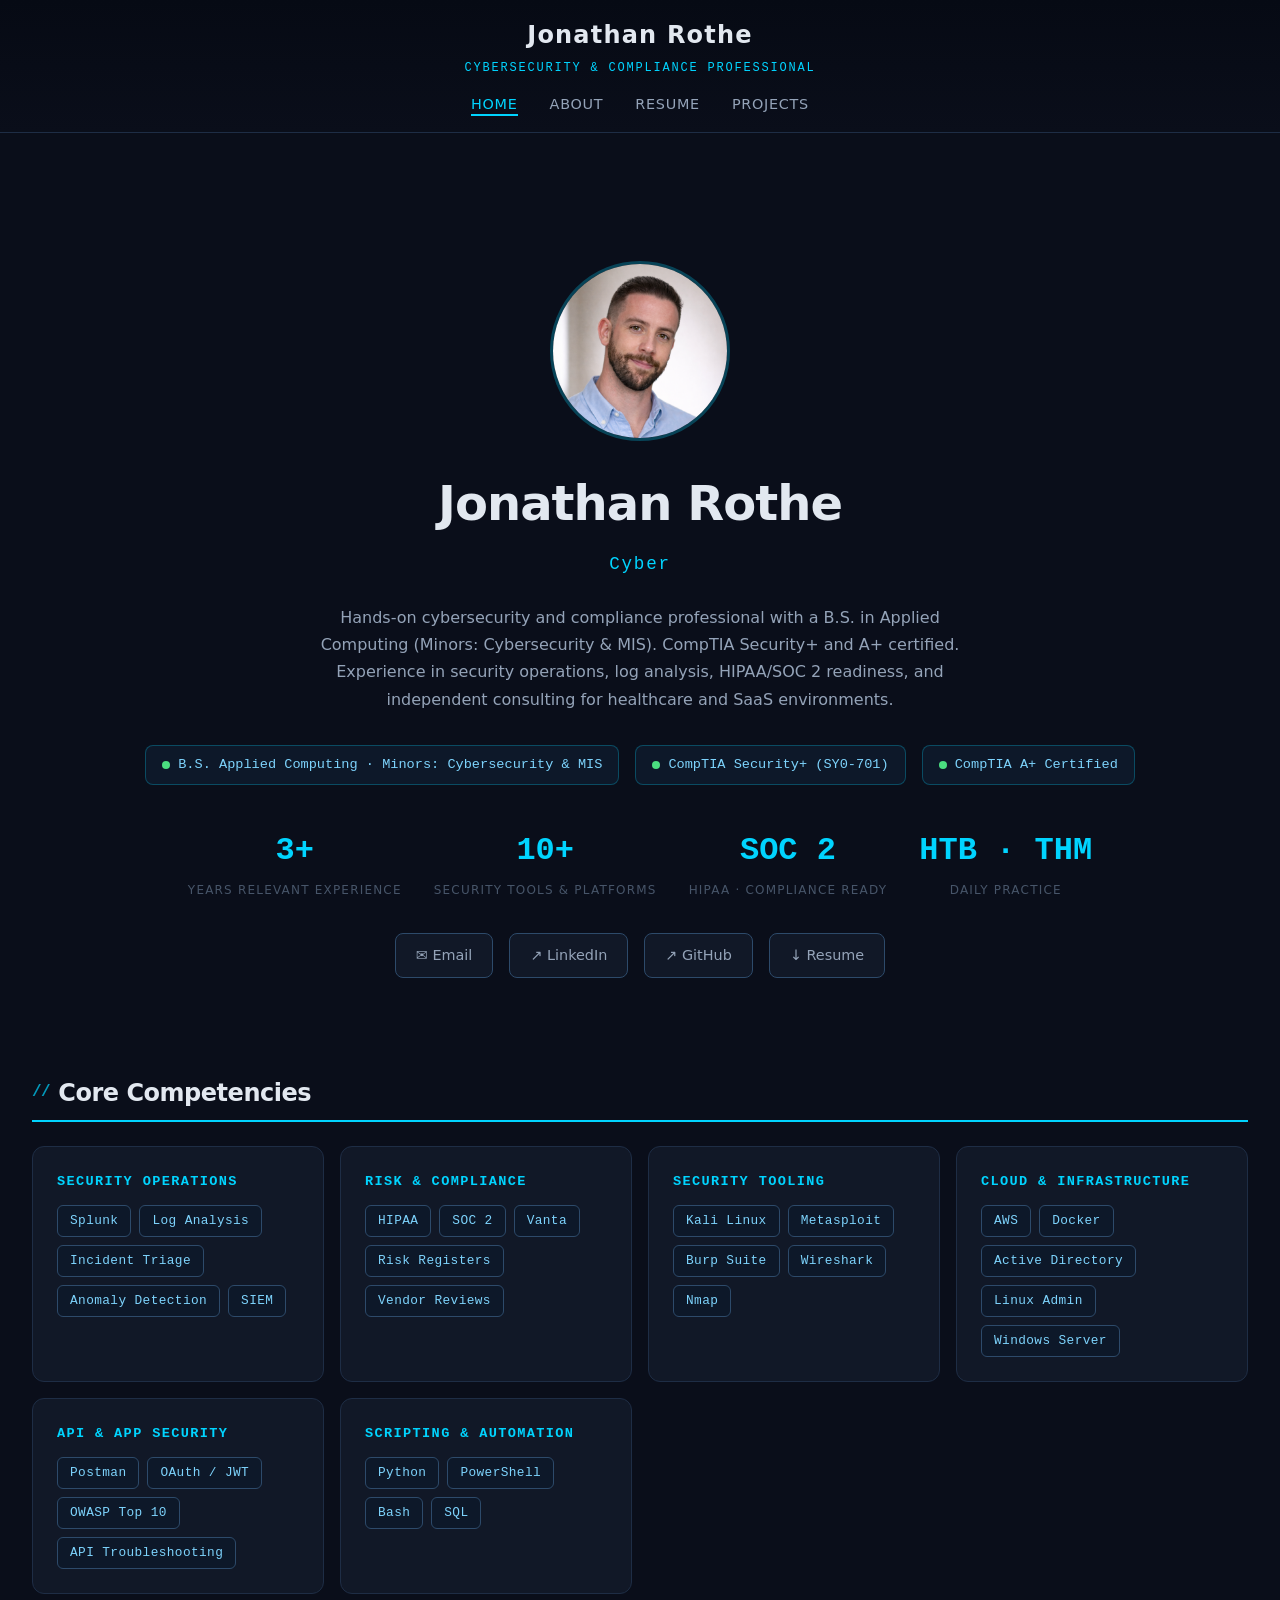
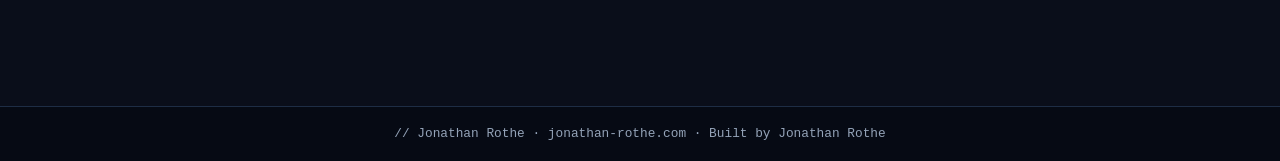
==== commit 2cae4411: "Fix ultrawide layout & update hero badges/stats Layout: - Increase max-width to 1700px for ultrawide" ====
--- a/index.html
+++ b/index.html
@@ -40,35 +40,35 @@
             <div class="hero-certs">
                 <div class="hero-cert-badge">
                     <span class="dot"></span>
+                    B.S. Applied Computing · Minors: Cybersecurity &amp; MIS
+                </div>
+                <div class="hero-cert-badge">
+                    <span class="dot"></span>
                     CompTIA Security+ (SY0-701)
                 </div>
                 <div class="hero-cert-badge">
                     <span class="dot"></span>
                     CompTIA A+ Certified
                 </div>
-                <div class="hero-cert-badge">
-                    <span class="dot"></span>
-                    GPA 3.7 · Dean's &amp; Chancellor's List
-                </div>
             </div>
 
             <!-- Stats -->
             <div class="stats-row">
                 <div class="stat-item">
-                    <span class="stat-number">2+</span>
-                    <span class="stat-label">Years Consulting</span>
+                    <span class="stat-number">3+</span>
+                    <span class="stat-label">Years Relevant Experience</span>
                 </div>
                 <div class="stat-item">
-                    <span class="stat-number">2</span>
-                    <span class="stat-label">CompTIA Certs</span>
+                    <span class="stat-number">10+</span>
+                    <span class="stat-label">Security Tools &amp; Platforms</span>
                 </div>
                 <div class="stat-item">
-                    <span class="stat-number">HTB</span>
-                    <span class="stat-label">Active Labs</span>
+                    <span class="stat-number">SOC 2</span>
+                    <span class="stat-label">HIPAA · Compliance Ready</span>
                 </div>
                 <div class="stat-item">
-                    <span class="stat-number">SOC2</span>
-                    <span class="stat-label">HIPAA Ready</span>
+                    <span class="stat-number">HTB · THM</span>
+                    <span class="stat-label">Daily Practice</span>
                 </div>
             </div>
 
--- a/style.css
+++ b/style.css
@@ -136,11 +136,12 @@
 /* ── Main Layout ── */
 main {
     flex: 1;
-    padding: 2rem 10%;
+    padding: 2rem clamp(1rem, 2.5vw, 3rem);
     padding-bottom: 4rem;
-    max-width: 1100px;
+    max-width: 1700px;
     margin: 0 auto;
     width: 100%;
+    box-sizing: border-box;
 }
 
 section {
@@ -469,9 +470,10 @@
 /* ── Skills Grid ── */
 .skills-grid {
     display: grid;
-    grid-template-columns: repeat(auto-fit, minmax(260px, 1fr));
+    grid-template-columns: repeat(auto-fill, minmax(280px, 1fr));
     gap: 1rem;
     text-align: left;
+    width: 100%;
 }
 
 .skill-category h3 {
@@ -497,9 +499,10 @@
 
 .projects-grid {
     display: grid;
-    grid-template-columns: repeat(auto-fit, minmax(260px, 1fr));
-    gap: 1.25rem;
-    text-align: left;
+    grid-template-columns: repeat(auto-fill, minmax(320px, 1fr));
+    gap: 1.5rem;
+    text-align: left;
+    width: 100%;
 }
 
 .project-card {
@@ -724,8 +727,12 @@
 /* ── Responsive ── */
 @media screen and (max-width: 768px) {
     main {
-        padding: 1.5rem 5%;
+        padding: 1.5rem 1.25rem;
         padding-bottom: 3rem;
+    }
+
+    .projects-grid {
+        grid-template-columns: 1fr;
     }
 
     .hero h2 {
